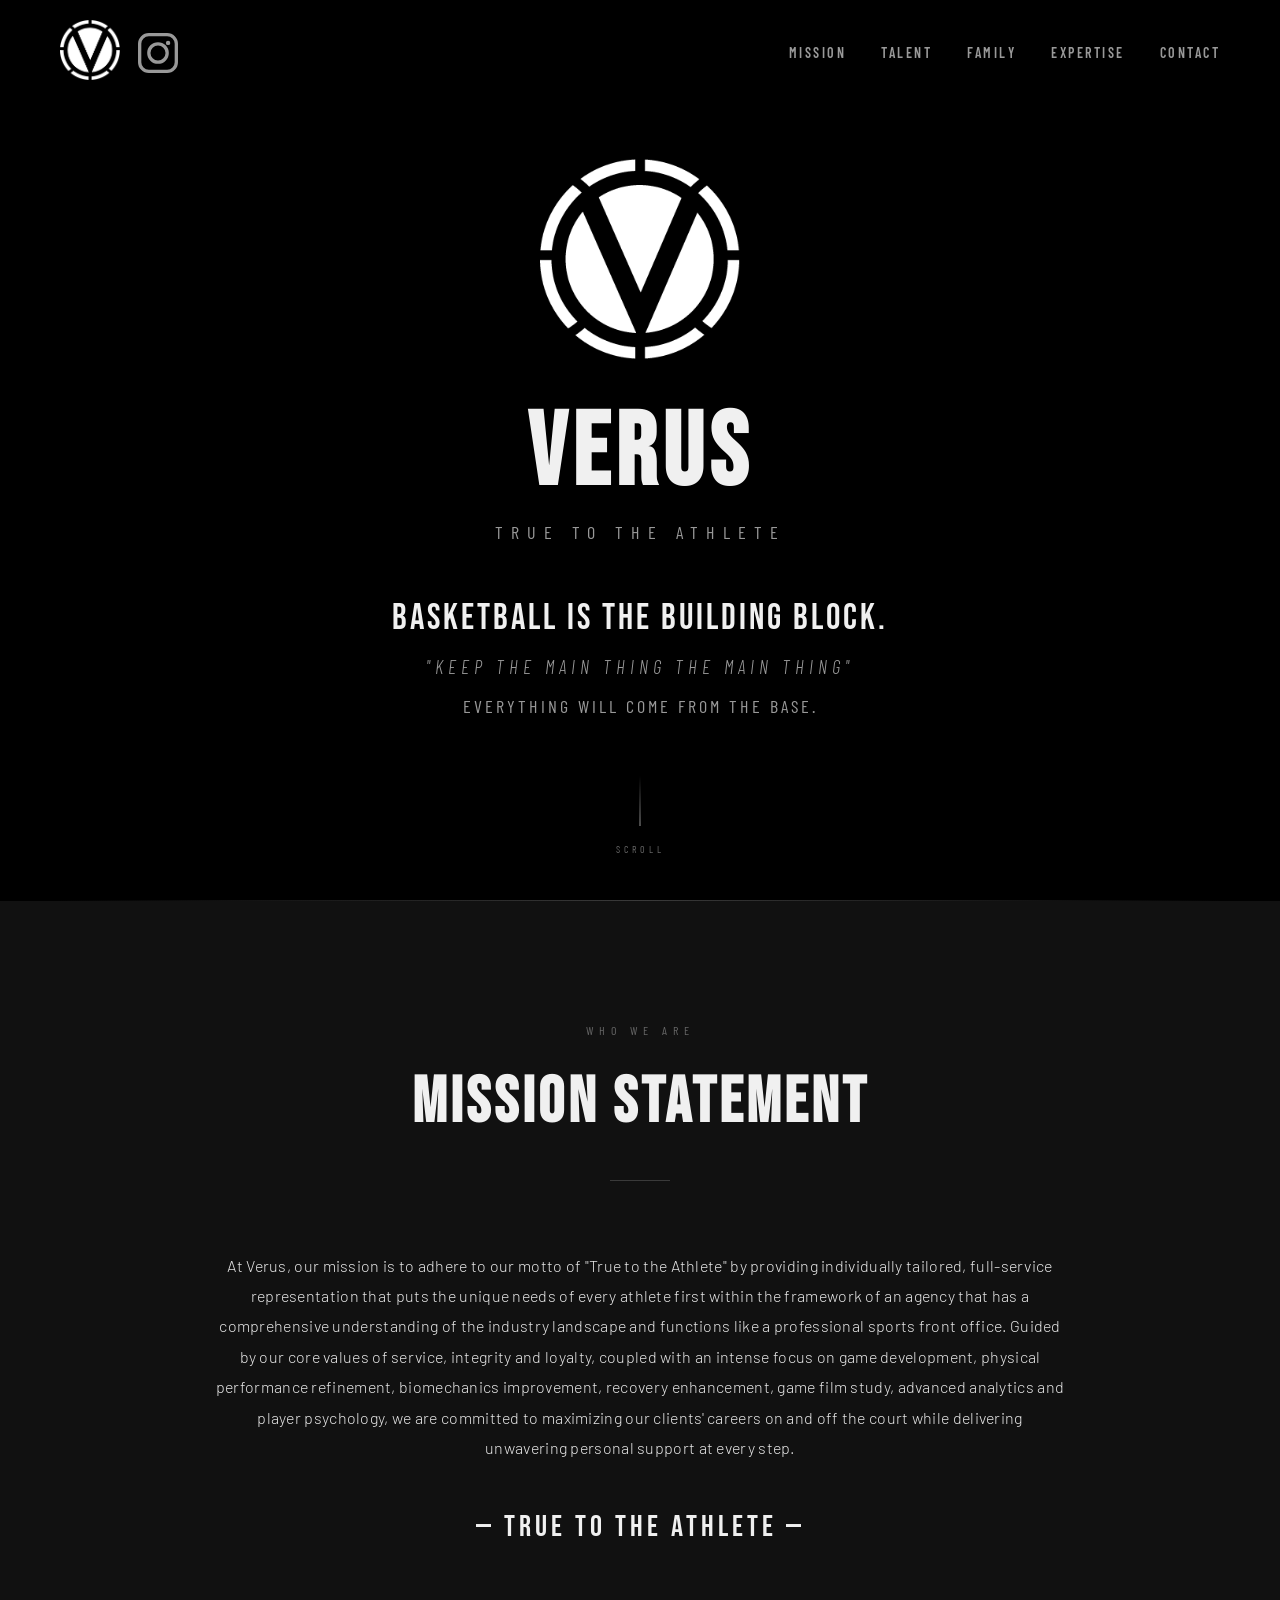
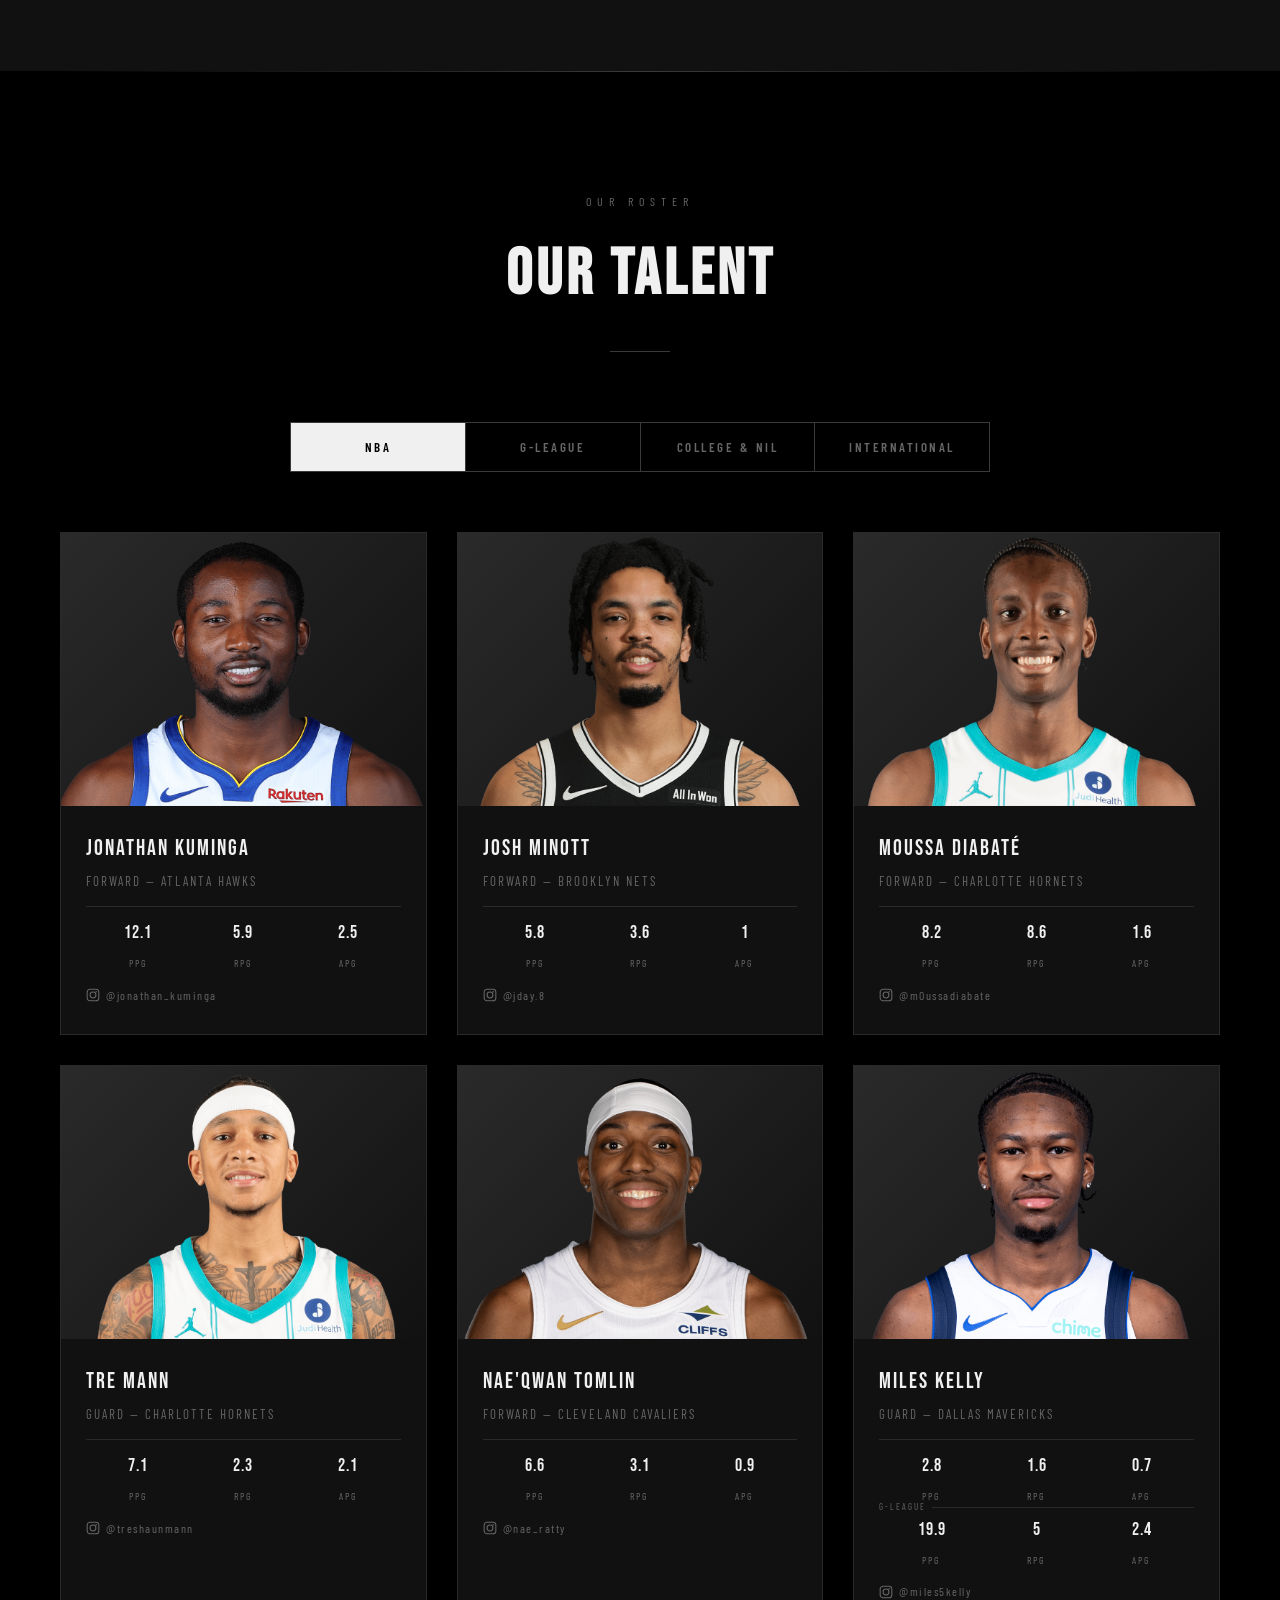
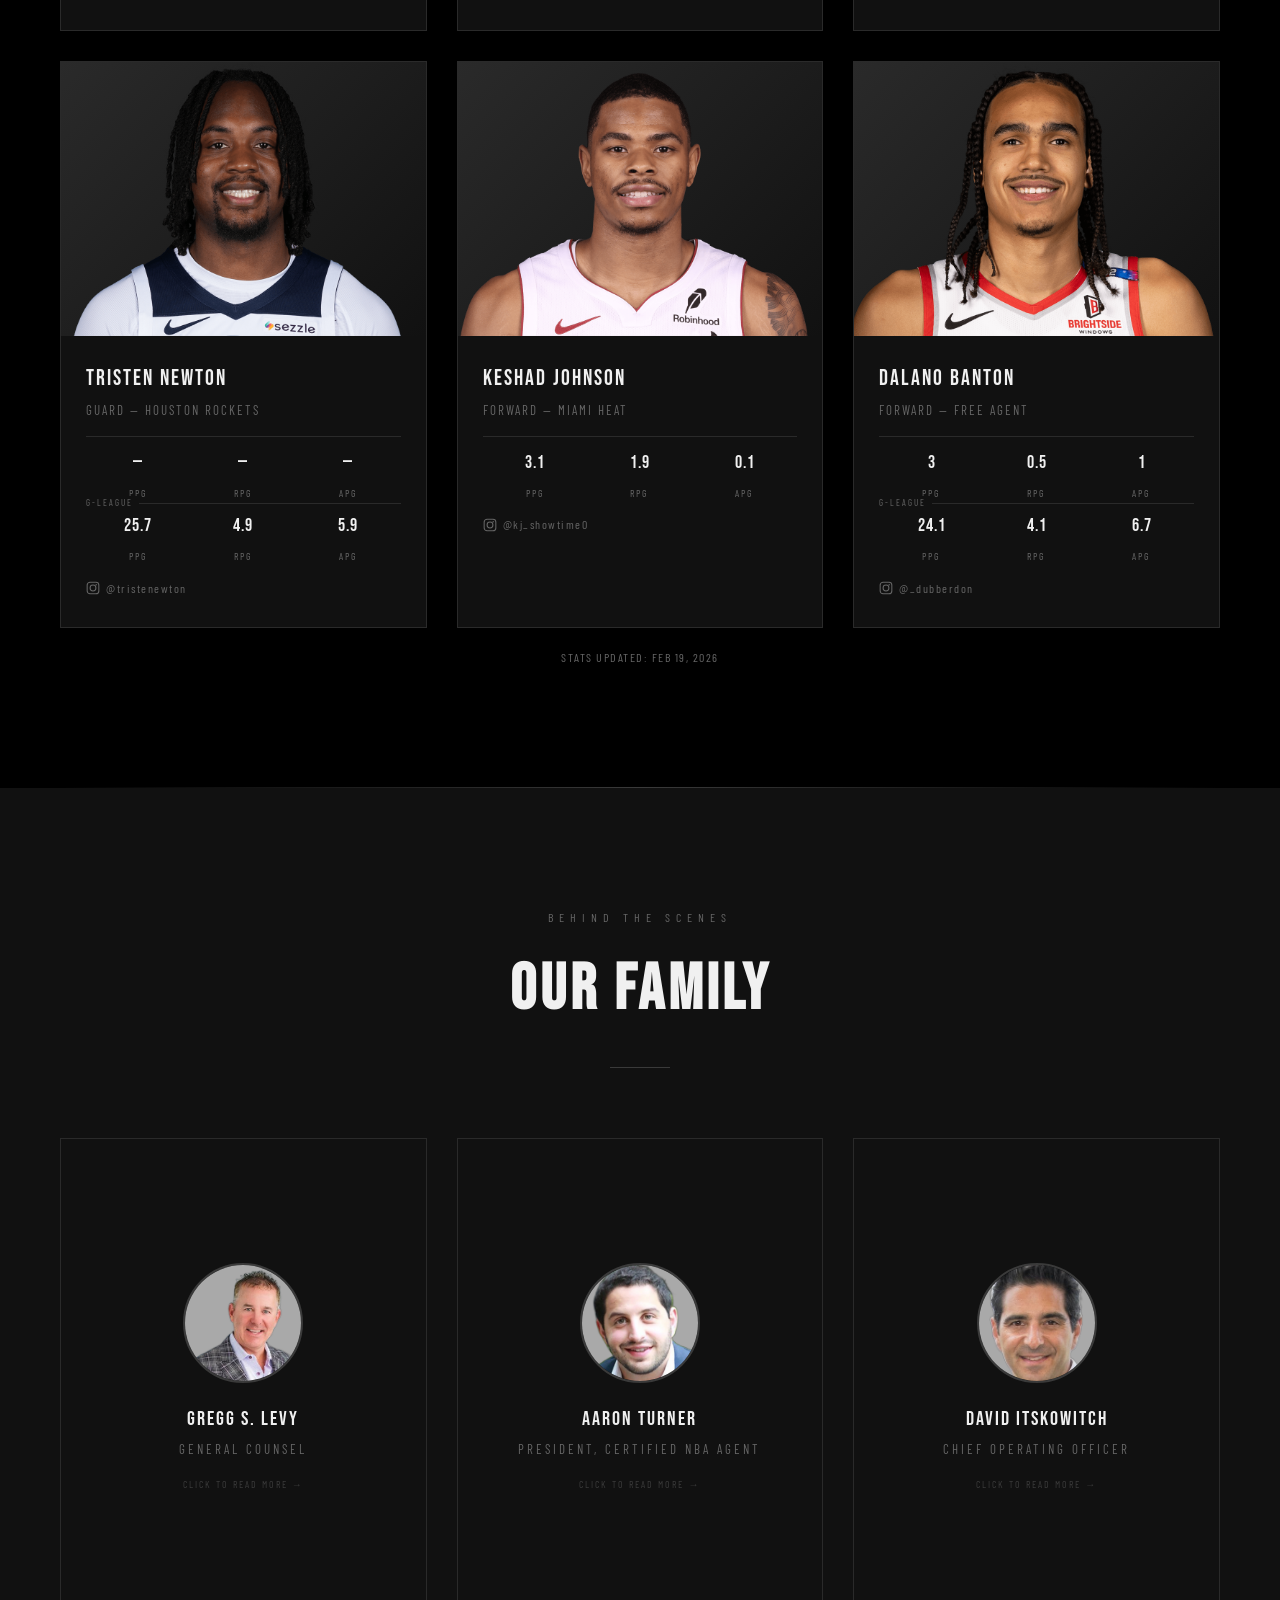
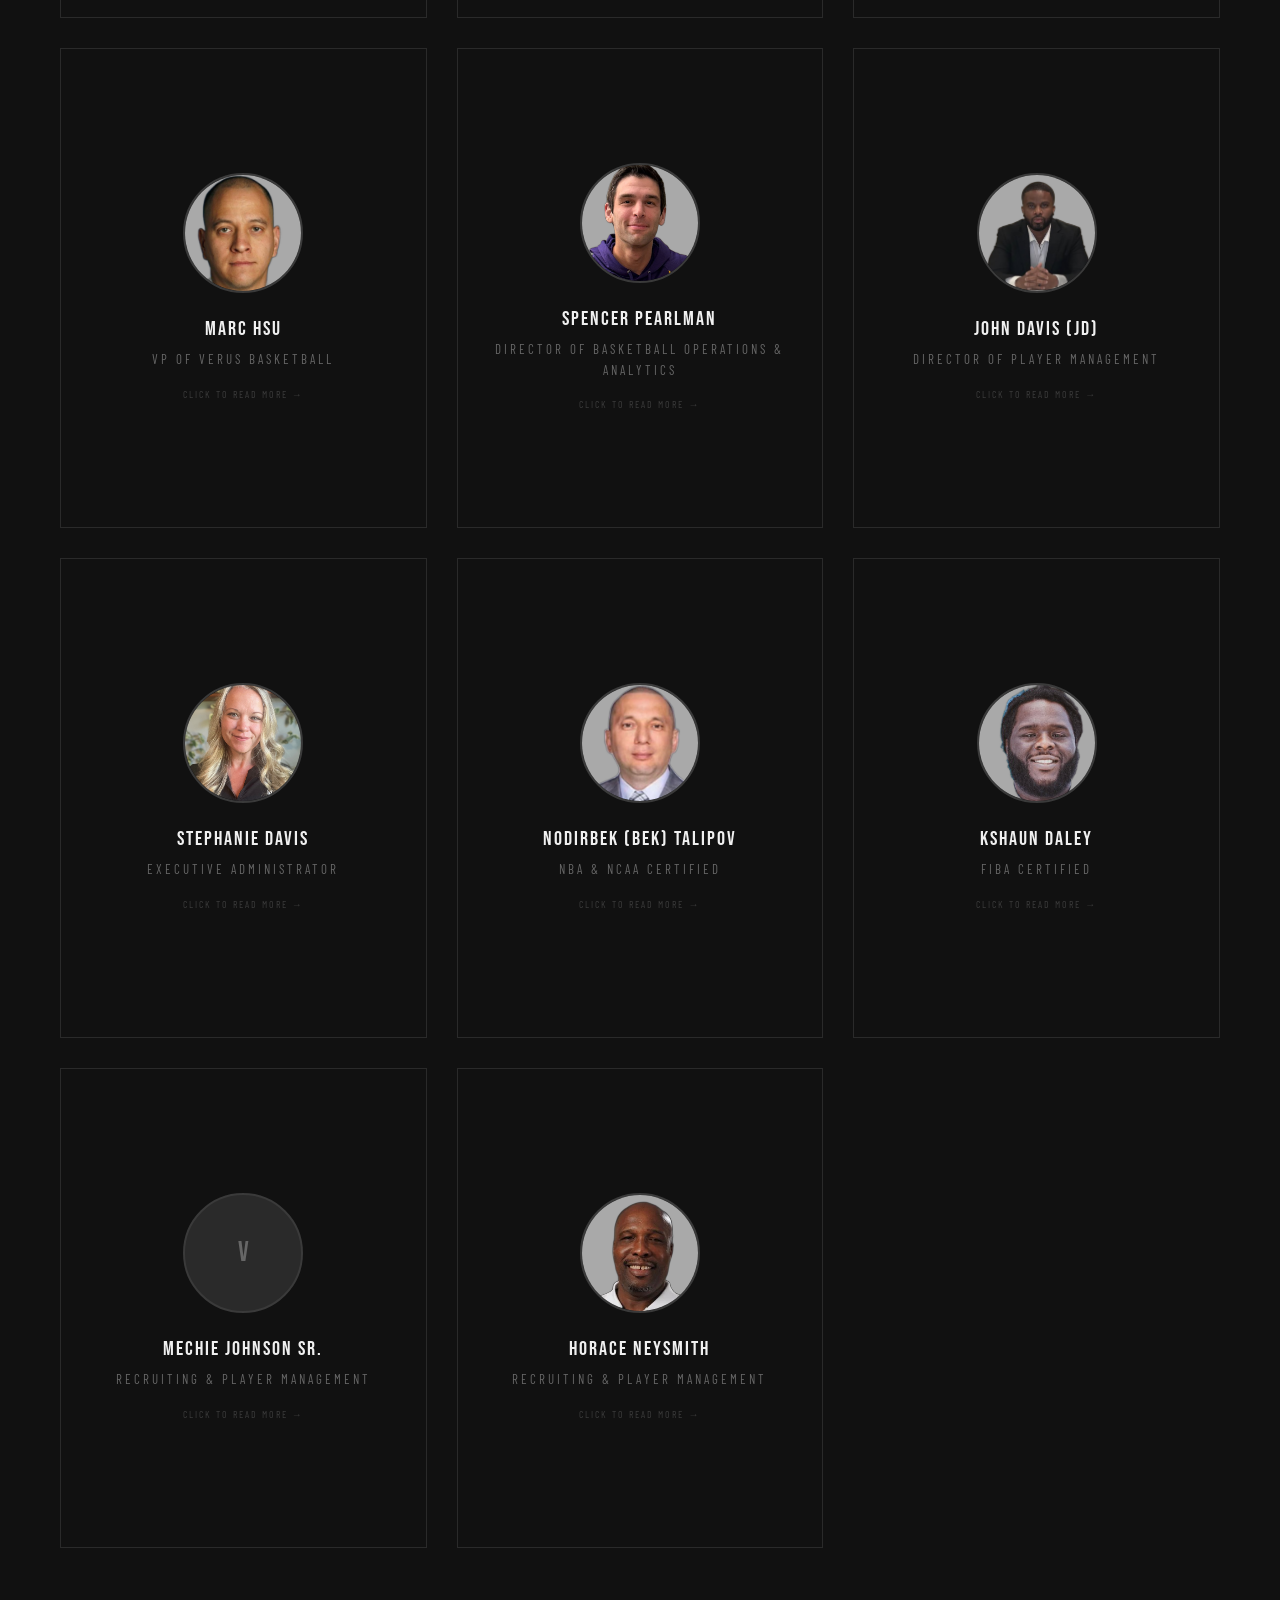
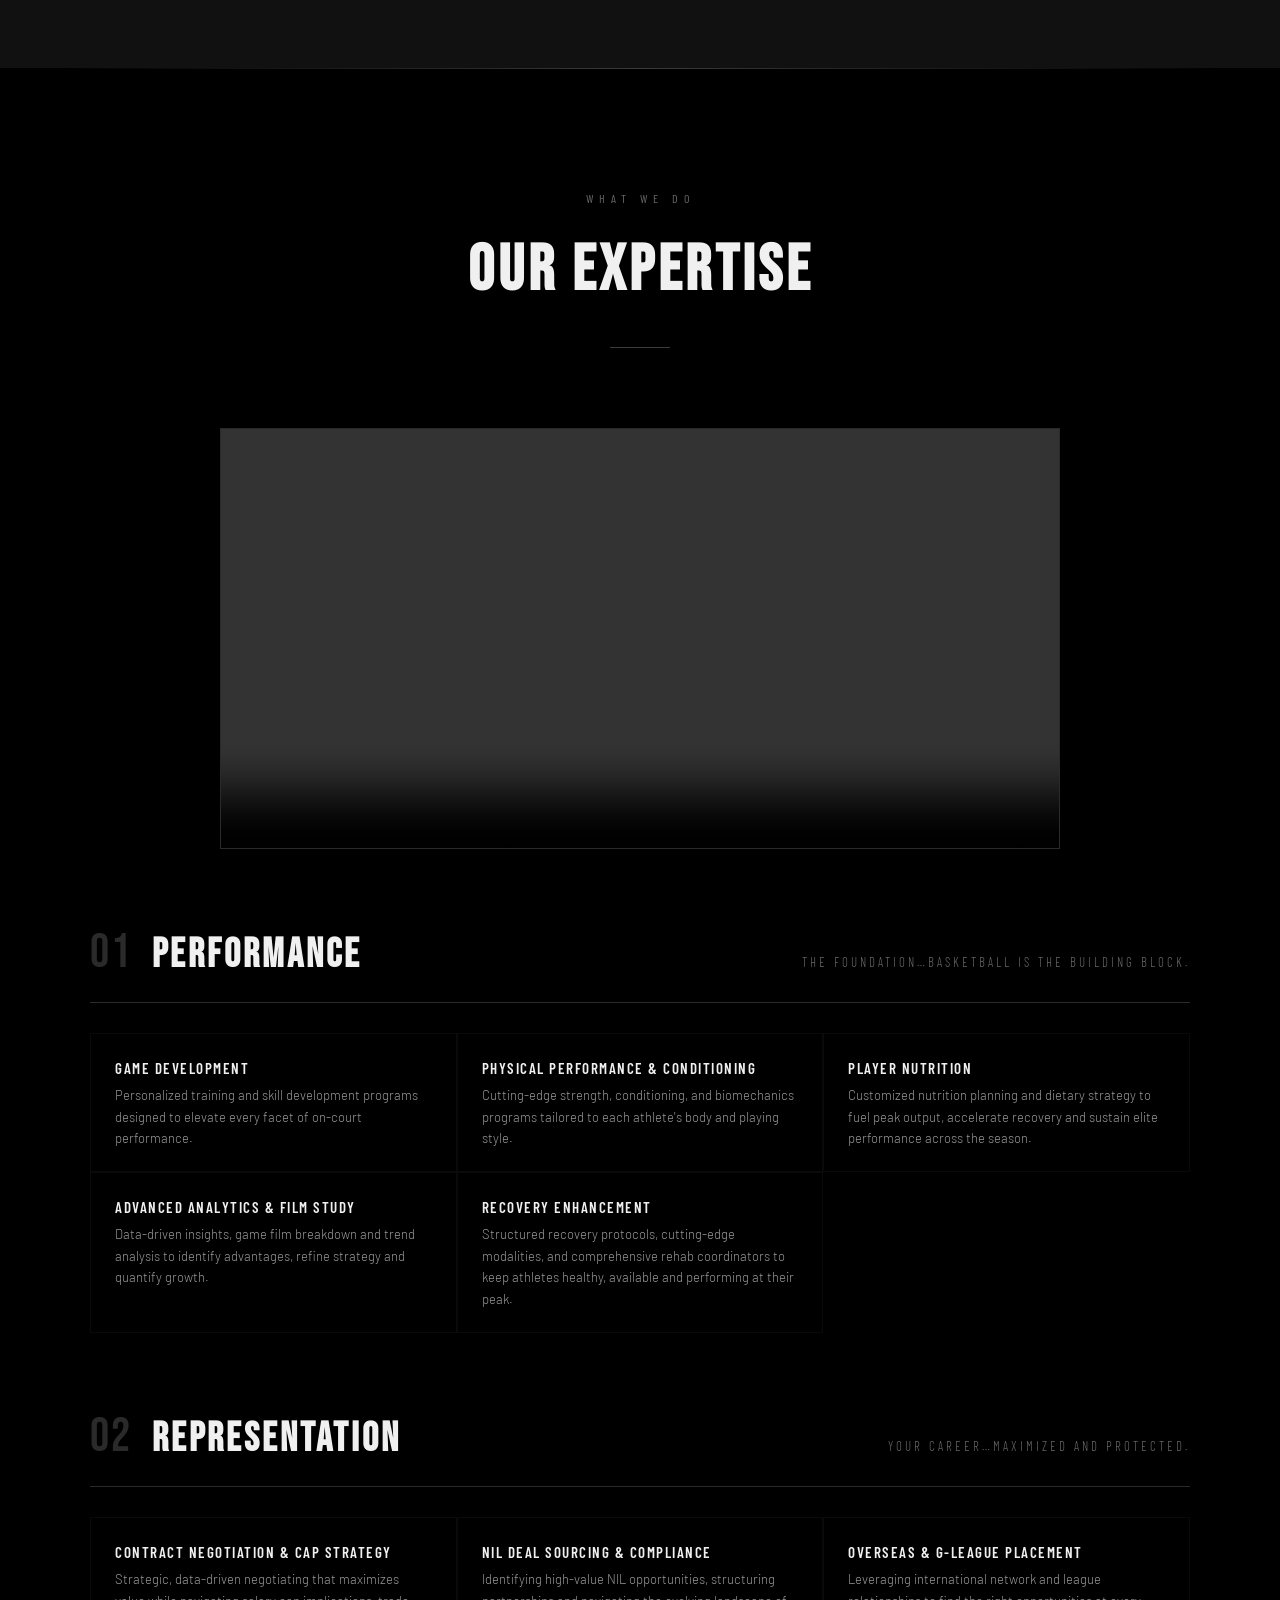
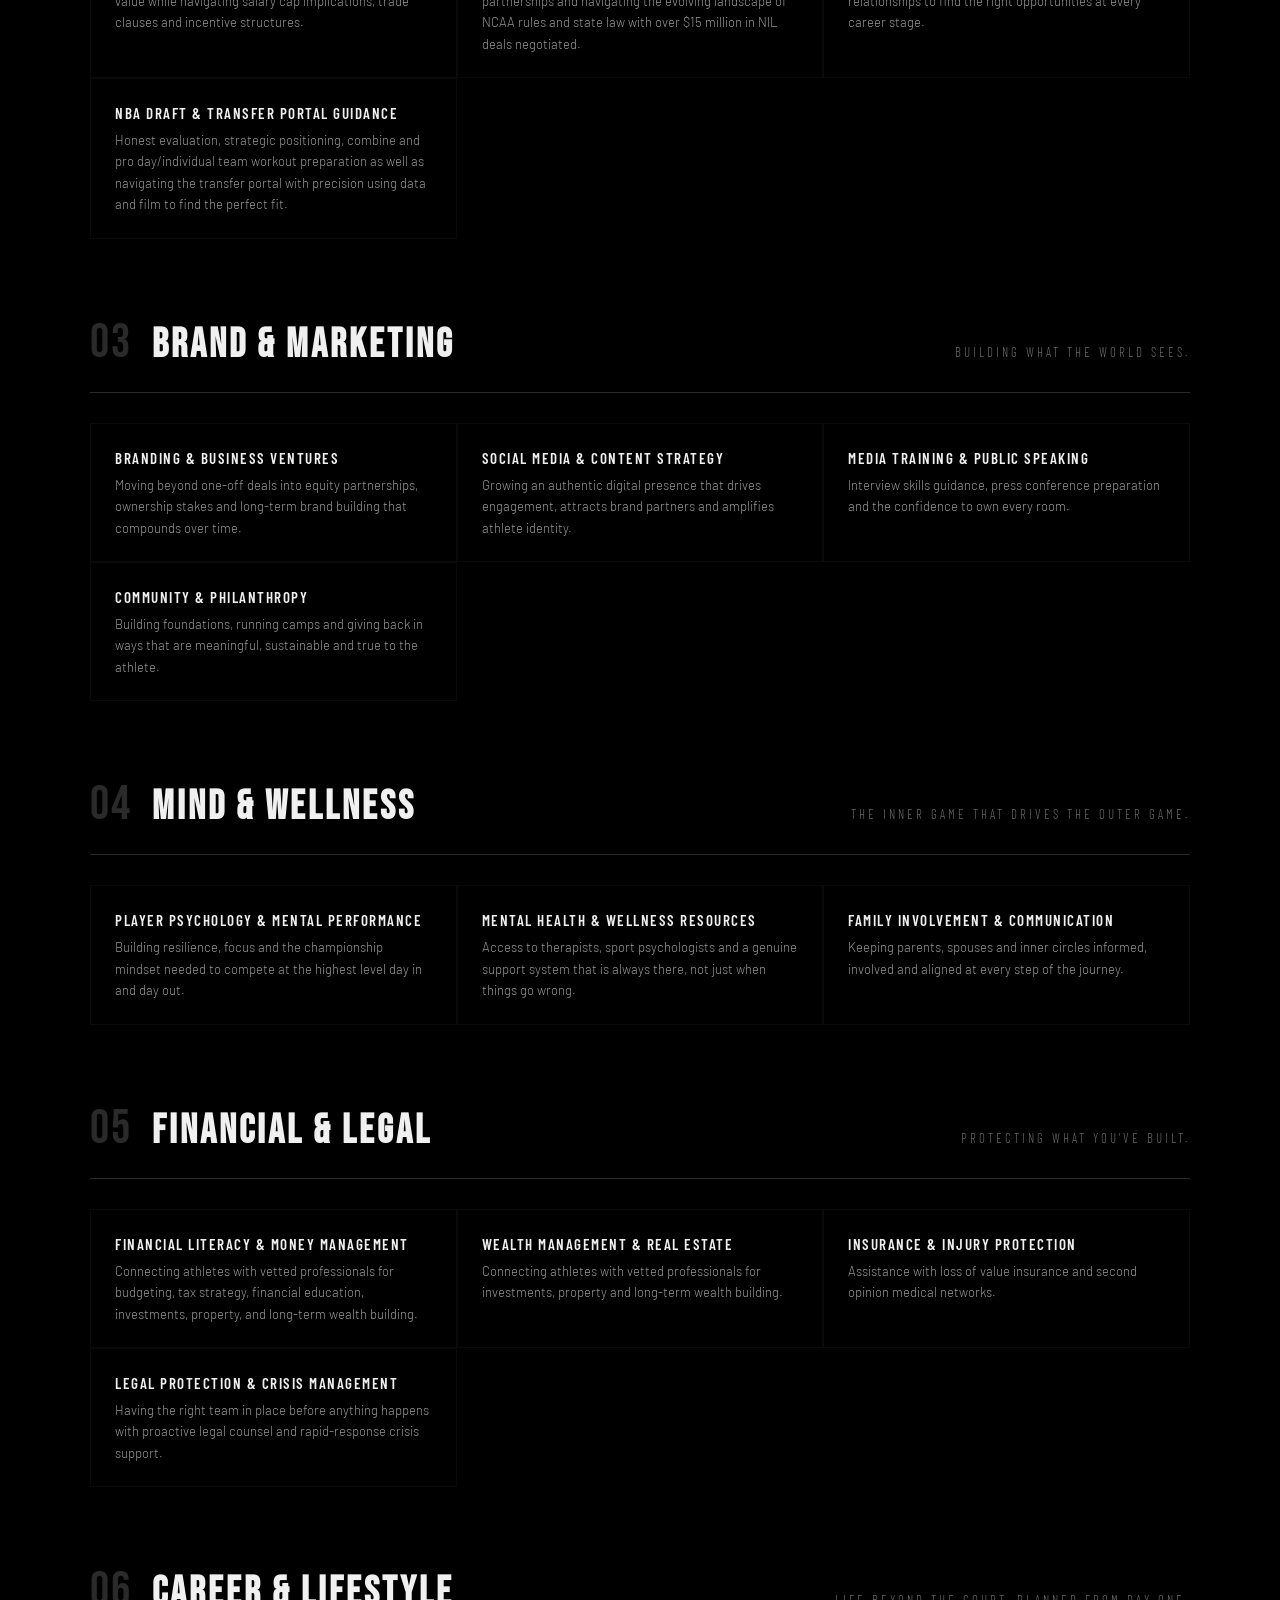
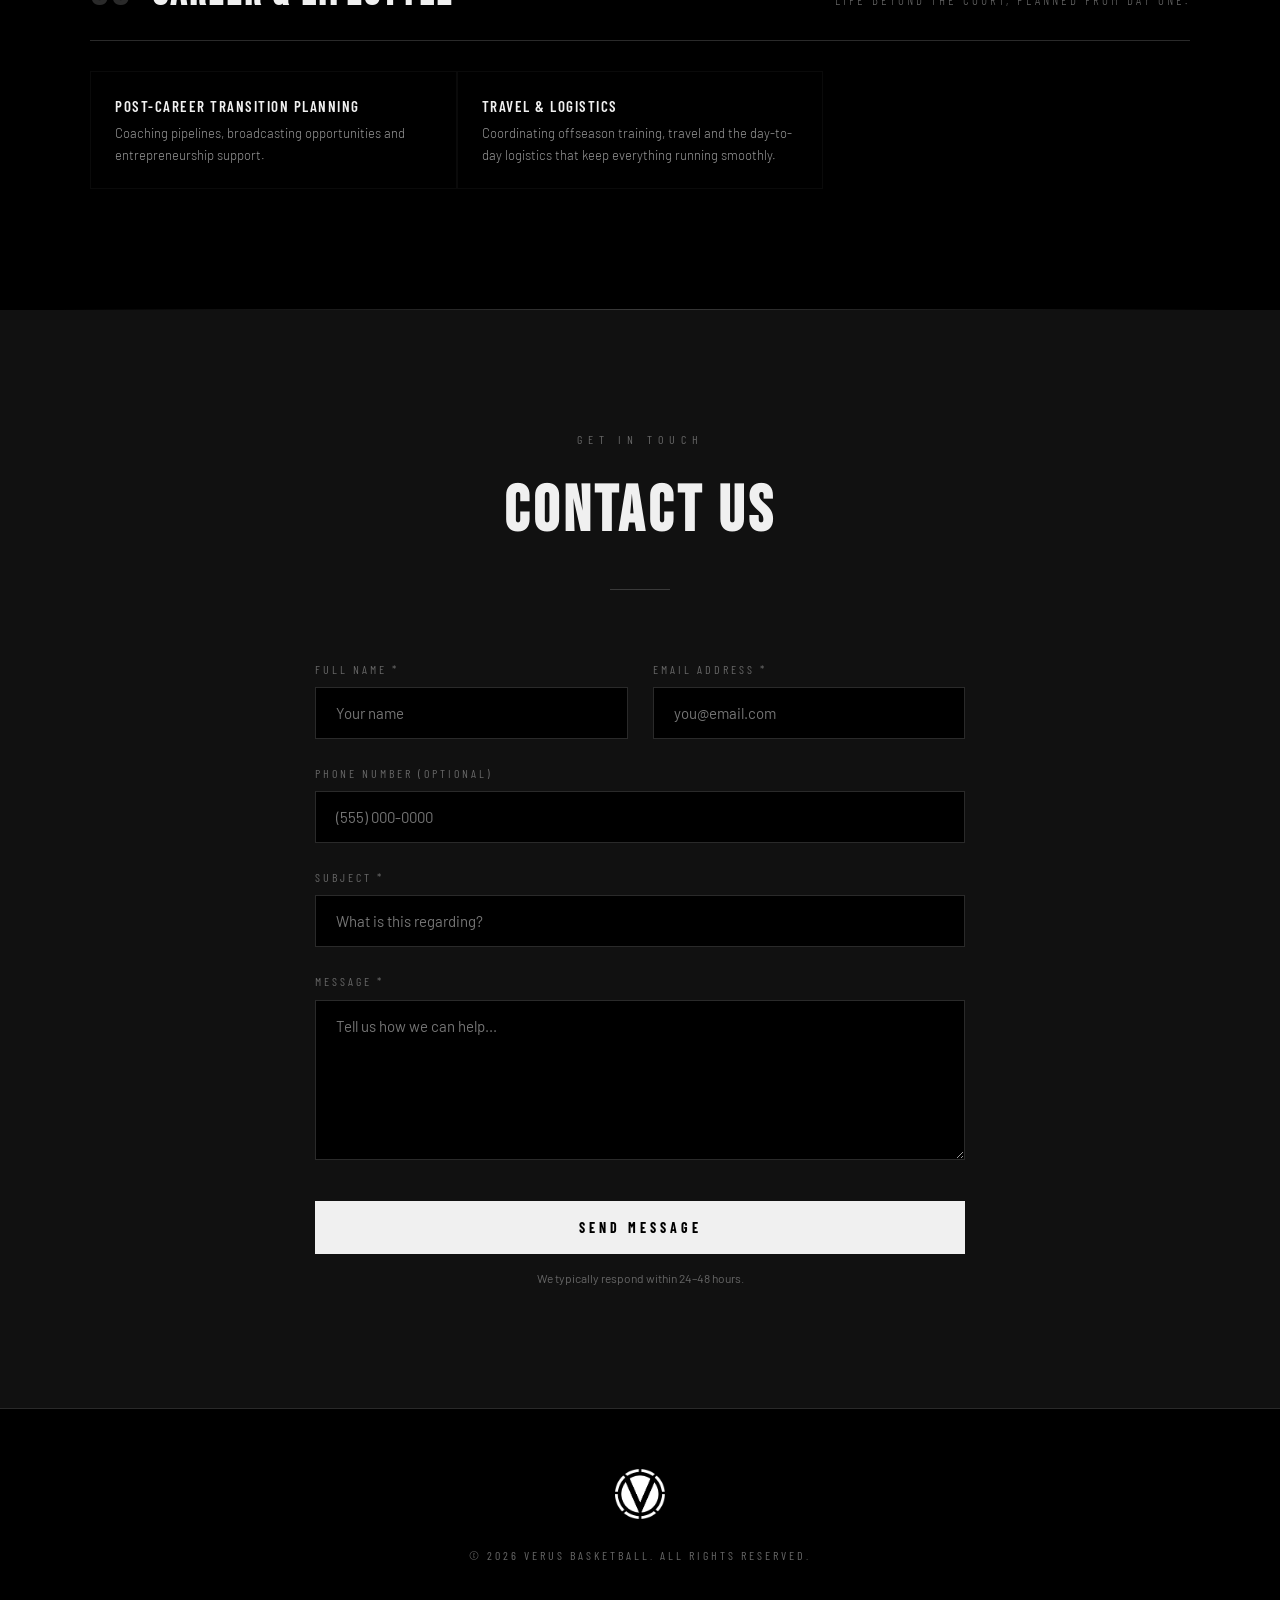
==== index.html @ cbbcc5ee "Initial commit — Verus Basketball website Co-Authored-By: Claude Opus 4.6 <noreply@anthropic.com>" ====
<!DOCTYPE html>
<html lang="en">
<head>
<meta charset="UTF-8">
<meta name="viewport" content="width=device-width, initial-scale=1.0">
<title>Verus Basketball — True to the Athlete</title>
<link rel="preconnect" href="https://fonts.googleapis.com">
<link href="https://fonts.googleapis.com/css2?family=Bebas+Neue&family=Barlow:wght@300;400;500;600;700&family=Barlow+Condensed:wght@400;600;700&display=swap" rel="stylesheet">
<link rel="stylesheet" href="css/style.css">
</head>
<body>

<!-- ═══════════════ NAVIGATION ═══════════════ -->
<nav id="navbar">
  <div class="nav-left">
    <a href="#hero"><img src="images/logo.png" alt="Verus" class="nav-logo"></a>
    <a href="https://www.instagram.com/verusteam/" target="_blank" rel="noopener" class="nav-ig" title="Follow us on Instagram"><svg viewBox="0 0 24 24" width="44" height="44" fill="none" stroke="currentColor" stroke-width="1.8" stroke-linecap="round" stroke-linejoin="round"><rect x="2" y="2" width="20" height="20" rx="5" ry="5"/><circle cx="12" cy="12" r="5"/><circle cx="17.5" cy="6.5" r="1.2" fill="currentColor" stroke="none"/></svg></a>
  </div>
  <div class="nav-links" id="navLinks">
    <a href="#mission" onclick="closeNav()">Mission</a>
    <a href="#talent" onclick="closeNav()">Talent</a>
    <a href="#family" onclick="closeNav()">Family</a>
    <a href="#expertise" onclick="closeNav()">Expertise</a>
    <a href="#contact" onclick="closeNav()">Contact</a>
  </div>
  <div class="mobile-toggle" id="mobileToggle" onclick="toggleNav()">
    <span></span><span></span><span></span>
  </div>
</nav>

<!-- ═══════════════ HERO ═══════════════ -->
<section class="hero" id="hero">
  <div class="hero-bg"></div>
  <div class="hero-video-bg">
    <video autoplay muted loop playsinline>
      <source src="verusinformationalvideo.mp4" type="video/mp4">
    </video>
    <div class="hero-video-overlay"></div>
  </div>
  <div class="hero-content">
    <img src="images/logo.png" alt="Verus Basketball" class="hero-logo">
    <h1 class="hero-title">VERUS</h1>
    <p class="hero-sub">True to the Athlete</p>
    <div class="hero-tagline">
      <div class="main-quote">Basketball is the building block.</div>
      <div class="keep-main">"Keep the main thing the main thing"</div>
      <div class="base-line">Everything will come from the base.</div>
    </div>
  </div>
  <div class="hero-scroll">
    <span></span>
    <small>Scroll</small>
  </div>
</section>

<!-- ═══════════════ MISSION ═══════════════ -->
<div class="section-divider"></div>
<section class="section" id="mission">
  <div class="section-header reveal">
    <div class="section-label">Who We Are</div>
    <h2 class="section-title">Mission Statement</h2>
    <div class="section-line"></div>
  </div>
  <div class="mission-content reveal">
    <p class="mission-text">
      At Verus, our mission is to adhere to our motto of "True to the Athlete" by providing
      individually tailored, full-service representation that puts the unique needs of every
      athlete first within the framework of an agency that has a comprehensive
      understanding of the industry landscape and functions like a professional sports front
      office. Guided by our core values of service, integrity and loyalty, coupled with an
      intense focus on game development, physical performance refinement,
      biomechanics improvement, recovery enhancement, game film study, advanced
      analytics and player psychology, we are committed to maximizing our clients' careers
      on and off the court while delivering unwavering personal support at every step.
    </p>
    <div class="mission-motto">— True to the Athlete —</div>
  </div>
</section>

<!-- ═══════════════ TALENT ═══════════════ -->
<div class="section-divider"></div>
<section class="section" id="talent">
  <div class="section-header reveal">
    <div class="section-label">Our Roster</div>
    <h2 class="section-title">Our Talent</h2>
    <div class="section-line"></div>
  </div>
  <div class="talent-toggle reveal">
    <button class="active" onclick="showTalent('nba')">NBA</button>
    <button onclick="showTalent('gleague')">G-League</button>
    <button onclick="showTalent('college')">College &amp; NIL</button>
    <button onclick="showTalent('intl')">International</button>
  </div>

  <!-- Roster grids — populated dynamically from data/players.json -->
  <div class="talent-grid" id="nbaRoster"></div>
  <div class="talent-grid hidden" id="gleagueRoster"></div>
  <div class="talent-grid hidden" id="collegeRoster"></div>
  <div class="talent-grid hidden" id="intlRoster">
    <div class="roster-empty reveal visible">Coming Soon</div>
  </div>
  <div class="roster-updated" id="rosterUpdated"></div>
</section>

<!-- ═══════════════ FAMILY ═══════════════ -->
<div class="section-divider"></div>
<section class="section" id="family">
  <div class="section-header reveal">
    <div class="section-label">Behind the Scenes</div>
    <h2 class="section-title">Our Family</h2>
    <div class="section-line"></div>
  </div>

  <!-- ═══ TEAM MEMBERS ═══
       To add a team member, copy a family-card block.
       Replace initials, name, role, and bio. Add an <img> in .family-avatar for photos.
  -->
      <div class="family-grid">
<div class="card-container reveal" onclick="this.classList.toggle('flipped')">
      <div class="card-inner">
        <div class="card-front">
          <div class="family-avatar"><img src="images/team/gregg-levy.png" alt="Gregg S. Levy"></div>
          <div class="family-name">Gregg S. Levy</div>
          <div class="family-role">General Counsel</div>
          <div class="flip-hint">Click to read more →</div>
        </div>
        <div class="card-back">
          <div class="card-back-header">
            <div class="card-back-avatar"><img src="images/team/gregg-levy.png" alt="Gregg S. Levy"></div>
            <div>
              <div class="card-back-name">Gregg S. Levy</div>
              <div class="card-back-role">General Counsel</div>
            </div>
          </div>
          <div class="card-back-bio">Gregg is the General Counsel of Verus Management Team, as well as a principal in the law firm of McCarthy, Lebit, Crystal &amp; Liffman Co., L.P.A., where he focuses on corporate, business and real estate law. Gregg has been recognized as one of the top lawyers in Cleveland by the National Law Journal and has received an AV rating (highest rating possible) from the Martindale-Hubbell Law Directory. In addition to his role at Verus and his practice of law, Gregg is a real estate developer, manager, owner and partner in several nationally acclaimed restaurants and medical companies with his wife Gretchen. Gregg and Gretchen are very philanthropically inclined, serving as board members and committee members for several national charities, including Flashes of Hope, Food for the Poor and MedWish.</div>
          <div class="card-back-hint">Click to flip back</div>
        </div>
      </div>
    </div>
    <div class="card-container reveal" onclick="this.classList.toggle('flipped')">
      <div class="card-inner">
        <div class="card-front">
          <div class="family-avatar"><img src="images/team/aaron-turner.png" alt="Aaron Turner"></div>
          <div class="family-name">Aaron Turner</div>
          <div class="family-role">President, Certified NBA Agent</div>
          <div class="flip-hint">Click to read more →</div>
        </div>
        <div class="card-back">
          <div class="card-back-header">
            <div class="card-back-avatar"><img src="images/team/aaron-turner.png" alt="Aaron Turner"></div>
            <div>
              <div class="card-back-name">Aaron Turner</div>
              <div class="card-back-role">President, Certified NBA Agent</div>
            </div>
          </div>
          <div class="card-back-bio">Labeled as a hybrid of business and basketball, Aaron's passion for basketball development and business led him to co-found Verus with Gregg Levy. Prior to Verus, he gained both business and consulting knowledge through his experience and relationships in the training and management world. At age 29, Aaron had his first first-round pick, Terry Rozier, who made the biggest climb in the 2015 NBA Draft to be selected 16th overall. Aaron is key in developing his clients' skills on the court, managing day-to-day client interaction and assuring all client requests are fulfilled. He is from Cleveland and has strong ties to the grassroots basketball scene of Ohio.</div>
          <div class="card-back-hint">Click to flip back</div>
        </div>
      </div>
    </div>
    <div class="card-container reveal" onclick="this.classList.toggle('flipped')">
      <div class="card-inner">
        <div class="card-front">
          <div class="family-avatar"><img src="images/team/david-itskowitch.png" alt="David Itskowitch"></div>
          <div class="family-name">David Itskowitch</div>
          <div class="family-role">Chief Operating Officer</div>
          <div class="flip-hint">Click to read more →</div>
        </div>
        <div class="card-back">
          <div class="card-back-header">
            <div class="card-back-avatar"><img src="images/team/david-itskowitch.png" alt="David Itskowitch"></div>
            <div>
              <div class="card-back-name">David Itskowitch</div>
              <div class="card-back-role">Chief Operating Officer</div>
            </div>
          </div>
          <div class="card-back-bio">David Itskowitch is a native New Yorker, graduate of the University of Wisconsin (BA Political Science '96) and NYU Stern School of Business (MBA '24) with a passion for sports. He joined Verus in September of 2025 following eight years running his own consulting company which provided services in live sports and entertainment production, large-scale operations and project management, sports programming, event marketing/promotion strategy, deal structuring and negotiations, TV and event programming, talent management as well as event coordination. Prior to that, he was the Chief Operating Officer of Boxing for Jay Z's Roc Nation Sports. Before joining Roc Nation, he worked for more than six years as the Chief Operating Officer of Los Angeles based Golden Boy Promotions, one of the world's leading and most active boxing promoters founded by Ten-Time and Six-Division World Champion Oscar De La Hoya. Preceding his tenure at Golden Boy, he was the Vice President of New York based boxing promoter DiBella Entertainment (which he co-founded) for seven years. Before that, he worked at HBO Sports for nearly four years. Over the course of his career, he has been involved with the promotion of boxing events on five continents and overseen all aspects of the organization of some of the biggest events in the history of the sport featuring the likes of Floyd Mayweather, Manny Pacquiao, Oscar De La Hoya, Canelo Alvarez, Miguel Cotto and Bernard Hopkins from venues such as Madison Square Garden, Barclays Center, The MGM Grand Garden Arena and Crypto.com Arena.</div>
          <div class="card-back-hint">Click to flip back</div>
        </div>
      </div>
    </div>
    <div class="card-container reveal" onclick="this.classList.toggle('flipped')">
      <div class="card-inner">
        <div class="card-front">
          <div class="family-avatar"><img src="images/team/marc-hsu.png" alt="Marc Hsu"></div>
          <div class="family-name">Marc Hsu</div>
          <div class="family-role">VP of Verus Basketball</div>
          <div class="flip-hint">Click to read more →</div>
        </div>
        <div class="card-back">
          <div class="card-back-header">
            <div class="card-back-avatar"><img src="images/team/marc-hsu.png" alt="Marc Hsu"></div>
            <div>
              <div class="card-back-name">Marc Hsu</div>
              <div class="card-back-role">VP of Verus Basketball</div>
            </div>
          </div>
          <div class="card-back-bio">Marc Hsu is a seasoned basketball coach with a track record of success at the collegiate level. He joined DePaul as an assistant coach in 2019 after stops at Western Kentucky, New Mexico State, CSU Bakersfield, Texas Southern, and Binghamton. Hsu played a key role in DePaul's 12-1 start in 2019-20, contributing to six Quad 1 wins. At WKU, he helped the program to 47 wins and an NIT semifinal appearance. He also played a part in NCAA Tournament berths for New Mexico State, CSU Bakersfield, and Binghamton. A Queens, N.Y., native, he holds a business degree from Cabrini College. Recently, Hsu has tremendously helped since starting with Verus as the VP of Verus Basketball in the summer of 2021.</div>
          <div class="card-back-hint">Click to flip back</div>
        </div>
      </div>
    </div>
    <div class="card-container reveal" onclick="this.classList.toggle('flipped')">
      <div class="card-inner">
        <div class="card-front">
          <div class="family-avatar"><img src="images/team/spencer-pearlman2.png" alt="Spencer Pearlman"></div>
          <div class="family-name">Spencer Pearlman</div>
          <div class="family-role">Director of Basketball Operations &amp; Analytics</div>
          <div class="flip-hint">Click to read more →</div>
        </div>
        <div class="card-back">
          <div class="card-back-header">
            <div class="card-back-avatar"><img src="images/team/spencer-pearlman2.png" alt="Spencer Pearlman"></div>
            <div>
              <div class="card-back-name">Spencer Pearlman</div>
              <div class="card-back-role">Director of Basketball Operations &amp; Analytics</div>
            </div>
          </div>
          <div class="card-back-bio">Spencer Pearlman graduated from Vanderbilt University in 2013, where he planned to walk on to the basketball team until a back injury ended that opportunity. He earned his J.D. from the Benjamin N. Cardozo School of Law, focusing on Contracts and Negotiations. At Cardozo, he served as an editor for the Journal of Conflict Resolution, authored a note analyzing the NBA and NFL Collective Bargaining Agreements, and won a winter-session negotiation competition against more than 25 teams. After law school, Spencer began sending scouting reports to NBA teams and agencies, blending video and data to evaluate hundreds of players. That work led to a scouting and analytics role with the Phoenix Suns, followed by positions at two NBA agencies before joining Verus. Following his time with the Suns and the agency world, Spencer helped build what was essentially &ldquo;Pro Football Focus for basketball&rdquo; at Sports Info Solutions&mdash;combining film study and data to create granular, objective skill evaluations at every level. The product went far beyond box-score stats like shooting, assists, and rebounding, capturing how effective players were across every facet of the game by tracking both on- and off-ball offense and defense, delivering a clearer, more complete picture of player impact. In 2023, Aaron Turner recruited Spencer from Sports Info Solutions to bring that same NBA-level, video-and-data approach to Verus&mdash;helping model the agency after NBA front offices and stay ahead of the curve. A true &ldquo;jack of all trades,&rdquo; Spencer helps keep Verus ahead by leveraging NBA-grade data, building specialized tools and programs for clients, and knowing Verus athletes inside and out. Spencer currently serves as Verus&rsquo; Director of Operations and Analytics and is also the company&rsquo;s registered NIL agent. He is focused on expanding Verus&rsquo; NIL and college departments by bringing the same meticulous, player-first approach&mdash;blending video, data, and strategy to support athletes at every stage of their careers.</div>
          <div class="card-back-hint">Click to flip back</div>
        </div>
      </div>
    </div>
    <div class="card-container reveal" onclick="this.classList.toggle('flipped')">
      <div class="card-inner">
        <div class="card-front">
          <div class="family-avatar"><img src="images/team/john-davis.png" alt="John Davis (JD)"></div>
          <div class="family-name">John Davis (JD)</div>
          <div class="family-role">Director of Player Management</div>
          <div class="flip-hint">Click to read more →</div>
        </div>
        <div class="card-back">
          <div class="card-back-header">
            <div class="card-back-avatar"><img src="images/team/john-davis.png" alt="John Davis (JD)"></div>
            <div>
              <div class="card-back-name">John Davis (JD)</div>
              <div class="card-back-role">Director of Player Management</div>
            </div>
          </div>
          <div class="card-back-bio">A Cleveland, Ohio native and 2014 graduate of Beachwood High School, John earned his degree from Furman University in 2018 and joined Verus Sports Agency shortly after, where he has spent the past seven years working in player representation and development. With hands-on experience training and mentoring more than 25+ professional athletes, his expertise lies at the intersection of high-level player development and relationship management. His approach is rooted in consistency, communication, and a commitment to maximizing both on-court performance and long-term career sustainability.</div>
          <div class="card-back-hint">Click to flip back</div>
        </div>
      </div>
    </div>
    <div class="card-container reveal" onclick="this.classList.toggle('flipped')">
      <div class="card-inner">
        <div class="card-front">
          <div class="family-avatar"><img src="images/team/stephanie-davis2.png" alt="Stephanie Davis"></div>
          <div class="family-name">Stephanie Davis</div>
          <div class="family-role">Executive Administrator</div>
          <div class="flip-hint">Click to read more →</div>
        </div>
        <div class="card-back">
          <div class="card-back-header">
            <div class="card-back-avatar"><img src="images/team/stephanie-davis2.png" alt="Stephanie Davis"></div>
            <div>
              <div class="card-back-name">Stephanie Davis</div>
              <div class="card-back-role">Executive Administrator</div>
            </div>
          </div>
          <div class="card-back-bio">As the Executive Administrator / Controller, Stephanie Davis brings nearly 20 years of experience in High-Level Administration and Corporate Accounting. In her role with the Verus Team, she supports Agents and Clients alike in everything from travel planning to contract signings. From research and development; all the way to final execution, Stephanie assists and ensures that all aspects of the company run smoothly.</div>
          <div class="card-back-hint">Click to flip back</div>
        </div>
      </div>
    </div>
    <div class="card-container reveal" onclick="this.classList.toggle('flipped')">
      <div class="card-inner">
        <div class="card-front">
          <div class="family-avatar"><img src="images/team/nodirbek-(bek)-talipov.png" alt="Nodirbek (Bek) Talipov"></div>
          <div class="family-name">Nodirbek (Bek) Talipov</div>
          <div class="family-role">NBA &amp; NCAA Certified</div>
          <div class="flip-hint">Click to read more →</div>
        </div>
        <div class="card-back">
          <div class="card-back-header">
            <div class="card-back-avatar"><img src="images/team/nodirbek-(bek)-talipov.png" alt="Nodirbek (Bek) Talipov"></div>
            <div>
              <div class="card-back-name">Nodirbek (Bek) Talipov</div>
              <div class="card-back-role">NBA &amp; NCAA Certified</div>
            </div>
          </div>
          <div class="card-back-bio">Nodirbek (Bek) holds a Bachelors Degree in Finance and Economics from the University of Dubuque in Iowa, and a Masters Degree in Business and Finance from Webster University in St. Louis. Before starting Florida Tax Pros, Bek worked for U.S. audit, tax, and advisory services firm KPMG Barents Group, one of the largest professional services companies in the world. Recently, Bek has served as an advisor to Ernst &amp; Young, a British multinational professional services firm specializing in assisting businesses all over the world "identify and capitalize on global business opportunities." Bek has also served as Chief Financial Officer (CFO) for multiple Central Florida Corporations and currently provides tax, accounting, and wealth management services to active and retired professional athletes. Nodirbek "Bek" Talipov came to the United States as an exchange student from Uzbekistan, the former USSR. His journey is quite inspiring as he had only $700 in his pocket and a dream. He had a partial scholarship to attend a private college in Iowa. Not being content with just being a regular college student, he took twenty-one to twenty-four credits a semester while working sixty to seventy hour weeks. He eventually graduated with a Bachelor degree in 1999 and quickly applied and was accepted to graduate school in St. Louis, MO, where he would go on to obtain his M.B.A. From there he found work as a staff accountant for "Old Town Kissimmee." It is here, where he earned his stripes, proved himself and was able to obtain a sponsor to remain in the country he fell in love with. After becoming a resident and after that a citizen, he worked for such reputable firms as KPMG Barents Group and advised for Ernst &amp; Young. However, the real sign of a man is how he treats his family, and this was never more evident than the actions he took to take care of his family. He traveled to Uzbekistan and came back with his entire family eight years ago. The rewards of this accomplishment show, as his sister is now an attorney at law after graduating from Florida State University and his mother and family own and operate a restaurant in Winter Park, Florida. The success of Bek and his family is attributable to his never say no attitude and the resiliency he displays. Bek's love for football began back in Iowa where he one day dreamed that he would be involved in the sport in some way shape or form. Through this friendship and business relationship, Bek has now realized his dream of becoming a sports agent, by recently being certified with the NFLPA in September of 2014. His background in accounting and auditing and his pure passion for the pursuit of excellence will serve future clients of the firm well.</div>
          <div class="card-back-hint">Click to flip back</div>
        </div>
      </div>
    </div>
    <div class="card-container reveal" onclick="this.classList.toggle('flipped')">
      <div class="card-inner">
        <div class="card-front">
          <div class="family-avatar"><img src="images/team/kshaun-daley.png" alt="Kshaun Daley"></div>
          <div class="family-name">Kshaun Daley</div>
          <div class="family-role">FIBA Certified</div>
          <div class="flip-hint">Click to read more →</div>
        </div>
        <div class="card-back">
          <div class="card-back-header">
            <div class="card-back-avatar"><img src="images/team/kshaun-daley.png" alt="Kshaun Daley"></div>
            <div>
              <div class="card-back-name">Kshaun Daley</div>
              <div class="card-back-role">FIBA Certified</div>
            </div>
          </div>
          <div class="card-back-bio">Kshaun "K" Daley is an alumni of the University of West Alabama, where he played the final 2 years of his collegiate career. A sports management major, Kshaun began coaching at the AAU travel ball level. As both coach and director, he signed a Grassroots sponsorship deal with FILA at age 24 making him one of the youngest directors in America to ever do so. Soon after, joining the Atlanta Celtics on the Adidas travel circuit where he produced multiple McDonald's All Americans, as well as professional talent on both the international and NBA level. With extensive experience in both development and management, Kshaun joined our team in 2018 and became a licensed FIBA agent in 2019. Kshaun is a "players agent" with a personal approach that allows for growth and maximization of opportunity as both a personality and a player.</div>
          <div class="card-back-hint">Click to flip back</div>
        </div>
      </div>
    </div>
    <div class="card-container reveal" onclick="this.classList.toggle('flipped')">
      <div class="card-inner">
        <div class="card-front">
          <div class="family-avatar"><span class="initials">V</span></div>
          <div class="family-name">Mechie Johnson Sr.</div>
          <div class="family-role">Recruiting &amp; Player Management</div>
          <div class="flip-hint">Click to read more →</div>
        </div>
        <div class="card-back">
          <div class="card-back-header">
            <div class="card-back-avatar"><span class="initials">V</span></div>
            <div>
              <div class="card-back-name">Mechie Johnson Sr.</div>
              <div class="card-back-role">Recruiting &amp; Player Management</div>
            </div>
          </div>
          <div class="card-back-bio">Bio coming soon.</div>
          <div class="card-back-hint">Click to flip back</div>
        </div>
      </div>
    </div>

    <div class="card-container reveal" onclick="this.classList.toggle('flipped')">
      <div class="card-inner">
        <div class="card-front">
          <div class="family-avatar"><img src="images/team/horace-neysmith.png" alt="Horace Neysmith"></div>
          <div class="family-name">Horace Neysmith</div>
          <div class="family-role">Recruiting &amp; Player Management</div>
          <div class="flip-hint">Click to read more →</div>
        </div>
        <div class="card-back">
          <div class="card-back-header">
            <div class="card-back-avatar"><img src="images/team/horace-neysmith.png" alt="Horace Neysmith"></div>
            <div>
              <div class="card-back-name">Horace Neysmith</div>
              <div class="card-back-role">Recruiting &amp; Player Management</div>
            </div>
          </div>
          <div class="card-back-bio">A 15-year coach at the youth level, first with the Georgia Hurricanes and currently with the Atlantic Celtics, Neysmith has seen more than 70 of his former players advance to compete collegiately, some of whom have played professionally in the NBA and Europe, including K.J. McDaniels (Houston Rockets) and Jodie Meeks (Detroit Pistons). Further, another of his former athletes, MarShon Brooks played for three NBA teams and this past season competed for Emporio Armani Milano in Italy. Neysmith is a 1985 graduate of the University of Massachusetts who earned 1985 All-Atlantic 10 Conference second team honors after averaging 14.9 points and 9.1 rebounds per game as a senior. A member of the UMass 80's Team of the Decade, Neysmith also earned 1985 NABC All-District and was a member of the 1982 Atlantic 10 All-Rookie Team.</div>
          <div class="card-back-hint">Click to flip back</div>
        </div>
      </div>
    </div>

        <!-- END FAMILY — Add more card-container blocks above this line -->
  </div>
</section>

<!-- ═══════════════ EXPERTISE ═══════════════ -->
<div class="section-divider"></div>
<section class="section" id="expertise">
  <div class="section-header reveal">
    <div class="section-label">What We Do</div>
    <h2 class="section-title">Our Expertise</h2>
    <div class="section-line"></div>
  </div>

  <div class="expertise-video reveal">
    <div class="video-wrapper">
      <video controls playsinline>
        <source src="verusinformationalvideo.mp4" type="video/mp4">
      </video>
    </div>
  </div>

  <div class="expertise-pillars">

    <!-- PILLAR 1 -->
    <div class="pillar reveal">
      <div class="pillar-header">
        <span class="pillar-number">01</span>
        <h3 class="pillar-title">Performance</h3>
        <p class="pillar-subtitle">The foundation…basketball is the building block.</p>
      </div>
      <div class="pillar-items">
        <div class="pillar-item"><div><div class="pi-name">Game Development</div><div class="pi-desc">Personalized training and skill development programs designed to elevate every facet of on-court performance.</div></div></div>
        <div class="pillar-item"><div><div class="pi-name">Physical Performance & Conditioning</div><div class="pi-desc">Cutting-edge strength, conditioning, and biomechanics programs tailored to each athlete's body and playing style.</div></div></div>
        <div class="pillar-item"><div><div class="pi-name">Player Nutrition</div><div class="pi-desc">Customized nutrition planning and dietary strategy to fuel peak output, accelerate recovery and sustain elite performance across the season.</div></div></div>
        <div class="pillar-item"><div><div class="pi-name">Advanced Analytics & Film Study</div><div class="pi-desc">Data-driven insights, game film breakdown and trend analysis to identify advantages, refine strategy and quantify growth.</div></div></div>
        <div class="pillar-item"><div><div class="pi-name">Recovery Enhancement</div><div class="pi-desc">Structured recovery protocols, cutting-edge modalities, and comprehensive rehab coordinators to keep athletes healthy, available and performing at their peak.</div></div></div>
      </div>
    </div>

    <!-- PILLAR 2 -->
    <div class="pillar reveal">
      <div class="pillar-header">
        <span class="pillar-number">02</span>
        <h3 class="pillar-title">Representation</h3>
        <p class="pillar-subtitle">Your career…maximized and protected.</p>
      </div>
      <div class="pillar-items">
        <div class="pillar-item"><div><div class="pi-name">Contract Negotiation & Cap Strategy</div><div class="pi-desc">Strategic, data-driven negotiating that maximizes value while navigating salary cap implications, trade clauses and incentive structures.</div></div></div>
        <div class="pillar-item"><div><div class="pi-name">NIL Deal Sourcing & Compliance</div><div class="pi-desc">Identifying high-value NIL opportunities, structuring partnerships and navigating the evolving landscape of NCAA rules and state law with over $15 million in NIL deals negotiated.</div></div></div>
        <div class="pillar-item"><div><div class="pi-name">Overseas & G-League Placement</div><div class="pi-desc">Leveraging international network and league relationships to find the right opportunities at every career stage.</div></div></div>
        <div class="pillar-item"><div><div class="pi-name">NBA Draft & Transfer Portal Guidance</div><div class="pi-desc">Honest evaluation, strategic positioning, combine and pro day/individual team workout preparation as well as navigating the transfer portal with precision using data and film to find the perfect fit.</div></div></div>
      </div>
    </div>

    <!-- PILLAR 3 -->
    <div class="pillar reveal">
      <div class="pillar-header">
        <span class="pillar-number">03</span>
        <h3 class="pillar-title">Brand & Marketing</h3>
        <p class="pillar-subtitle">Building what the world sees.</p>
      </div>
      <div class="pillar-items">
        <div class="pillar-item"><div><div class="pi-name">Branding & Business Ventures</div><div class="pi-desc">Moving beyond one-off deals into equity partnerships, ownership stakes and long-term brand building that compounds over time.</div></div></div>
        <div class="pillar-item"><div><div class="pi-name">Social Media & Content Strategy</div><div class="pi-desc">Growing an authentic digital presence that drives engagement, attracts brand partners and amplifies athlete identity.</div></div></div>
        <div class="pillar-item"><div><div class="pi-name">Media Training & Public Speaking</div><div class="pi-desc">Interview skills guidance, press conference preparation and the confidence to own every room.</div></div></div>
        <div class="pillar-item"><div><div class="pi-name">Community & Philanthropy</div><div class="pi-desc">Building foundations, running camps and giving back in ways that are meaningful, sustainable and true to the athlete.</div></div></div>
      </div>
    </div>

    <!-- PILLAR 4 -->
    <div class="pillar reveal">
      <div class="pillar-header">
        <span class="pillar-number">04</span>
        <h3 class="pillar-title">Mind & Wellness</h3>
        <p class="pillar-subtitle">The inner game that drives the outer game.</p>
      </div>
      <div class="pillar-items">
        <div class="pillar-item"><div><div class="pi-name">Player Psychology & Mental Performance</div><div class="pi-desc">Building resilience, focus and the championship mindset needed to compete at the highest level day in and day out.</div></div></div>
        <div class="pillar-item"><div><div class="pi-name">Mental Health & Wellness Resources</div><div class="pi-desc">Access to therapists, sport psychologists and a genuine support system that is always there, not just when things go wrong.</div></div></div>
        <div class="pillar-item"><div><div class="pi-name">Family Involvement & Communication</div><div class="pi-desc">Keeping parents, spouses and inner circles informed, involved and aligned at every step of the journey.</div></div></div>
      </div>
    </div>

    <!-- PILLAR 5 -->
    <div class="pillar reveal">
      <div class="pillar-header">
        <span class="pillar-number">05</span>
        <h3 class="pillar-title">Financial & Legal</h3>
        <p class="pillar-subtitle">Protecting what you've built.</p>
      </div>
      <div class="pillar-items">
        <div class="pillar-item"><div><div class="pi-name">Financial Literacy & Money Management</div><div class="pi-desc">Connecting athletes with vetted professionals for budgeting, tax strategy, financial education, investments, property, and long-term wealth building.</div></div></div>
        <div class="pillar-item"><div><div class="pi-name">Wealth Management & Real Estate</div><div class="pi-desc">Connecting athletes with vetted professionals for investments, property and long-term wealth building.</div></div></div>
        <div class="pillar-item"><div><div class="pi-name">Insurance & Injury Protection</div><div class="pi-desc">Assistance with loss of value insurance and second opinion medical networks.</div></div></div>
        <div class="pillar-item"><div><div class="pi-name">Legal Protection & Crisis Management</div><div class="pi-desc">Having the right team in place before anything happens with proactive legal counsel and rapid-response crisis support.</div></div></div>
      </div>
    </div>

    <!-- PILLAR 6 -->
    <div class="pillar reveal">
      <div class="pillar-header">
        <span class="pillar-number">06</span>
        <h3 class="pillar-title">Career & Lifestyle</h3>
        <p class="pillar-subtitle">Life beyond the court, planned from day one.</p>
      </div>
      <div class="pillar-items">
        <div class="pillar-item"><div><div class="pi-name">Post-Career Transition Planning</div><div class="pi-desc">Coaching pipelines, broadcasting opportunities and entrepreneurship support.</div></div></div>
        <div class="pillar-item"><div><div class="pi-name">Travel & Logistics</div><div class="pi-desc">Coordinating offseason training, travel and the day-to-day logistics that keep everything running smoothly.</div></div></div>
      </div>
    </div>

  </div>
</section>

<!-- ═══════════════ CONTACT ═══════════════ -->
<div class="section-divider"></div>
<section class="section" id="contact">
  <div class="section-header reveal">
    <div class="section-label">Get in Touch</div>
    <h2 class="section-title">Contact Us</h2>
    <div class="section-line"></div>
  </div>
  <div class="contact-wrapper reveal">
    <div id="formSuccess" style="display:none;text-align:center;padding:40px">
      <div style="font-family:var(--font-display);font-size:32px;letter-spacing:3px;margin-bottom:12px">Message Sent</div>
      <p style="color:var(--gray-light)">Thank you for reaching out. We'll be in touch soon.</p>
    </div>
    <form id="contactForm" action="https://formsubmit.co/YOUR_EMAIL_HERE" method="POST">
      <!-- ═══ CONTACT EMAIL SETUP ═══
           Replace YOUR_EMAIL_HERE in the form action with your actual email address.
           FormSubmit.co will forward submissions to that email for free.
           On first submission, you'll get a confirmation email to activate.
      -->
      <input type="hidden" name="_captcha" value="false">
      <input type="hidden" name="_template" value="table">
      <input type="hidden" name="_subject" value="Verus Basketball — New Contact Form Submission">
      <div class="form-row">
        <div class="form-group">
          <label for="name">Full Name *</label>
          <input type="text" id="name" name="name" required placeholder="Your name">
        </div>
        <div class="form-group">
          <label for="email">Email Address *</label>
          <input type="email" id="email" name="email" required placeholder="you@email.com">
        </div>
      </div>
      <div class="form-group">
        <label for="phone">Phone Number <span style="color:var(--gray)">(Optional)</span></label>
        <input type="tel" id="phone" name="phone" placeholder="(555) 000-0000">
      </div>
      <div class="form-group">
        <label for="subject">Subject *</label>
        <input type="text" id="subject" name="_subject" required placeholder="What is this regarding?">
      </div>
      <div class="form-group">
        <label for="message">Message *</label>
        <textarea id="message" name="message" required placeholder="Tell us how we can help..."></textarea>
      </div>
      <button type="submit" class="submit-btn">Send Message</button>
      <p class="form-note">We typically respond within 24–48 hours.</p>
    </form>
  </div>
</section>

<!-- ═══════════════ FOOTER ═══════════════ -->
<footer>
  <img src="images/logo.png" alt="Verus" class="footer-logo">
  <p class="footer-text">© 2026 Verus Basketball. All Rights Reserved.</p>
</footer>

<script src="js/roster-data.js"></script>
<script src="js/main.js"></script>

</body>
</html>
---- css/style.css ----
*,*::before,*::after{margin:0;padding:0;box-sizing:border-box}
:root{
--black:#000000;--charcoal:#111111;--gray-dark:#2a2a2a;--gray-mid:#3a3a3a;--gray:#666;
--gray-light:#999;--white:#f0f0f0;--accent:#e8e8e8;
--font-display:'Bebas Neue',sans-serif;
--font-body:'Barlow',sans-serif;
--font-condensed:'Barlow Condensed',sans-serif;
}
html{scroll-behavior:smooth;background:var(--black);overflow-x:hidden}
body{font-family:var(--font-body);color:var(--white);background:var(--black);line-height:1.6;overflow-x:hidden}
a{color:inherit;text-decoration:none}

/* ── NAVIGATION ── */
nav{position:fixed;top:0;left:0;width:100%;z-index:1000;padding:20px 60px;display:flex;align-items:center;justify-content:space-between;transition:background .4s,backdrop-filter .4s}
nav.scrolled{background:rgba(0,0,0,.95);backdrop-filter:blur(20px);border-bottom:1px solid rgba(255,255,255,.06)}
.nav-left{display:flex;align-items:center;gap:16px}
.nav-logo{height:60px;transition:transform .3s}
.nav-logo:hover{transform:scale(1.05)}
.nav-links{display:flex;gap:35px;align-items:center}
.nav-links a{font-family:var(--font-condensed);font-weight:600;font-size:14px;letter-spacing:2.5px;text-transform:uppercase;color:var(--gray-light);transition:color .3s;position:relative}
.nav-links a::after{content:'';position:absolute;bottom:-4px;left:0;width:0;height:1px;background:var(--white);transition:width .3s}
.nav-links a:hover{color:var(--white)}
.nav-links a:hover::after{width:100%}
.mobile-toggle{display:none;flex-direction:column;gap:5px;cursor:pointer;z-index:1001}
.mobile-toggle span{width:25px;height:2px;background:var(--white);transition:.3s}

/* ── HERO ── */
.hero{position:relative;min-height:100vh;display:flex;align-items:center;justify-content:center;text-align:center;overflow:hidden}
.hero-bg{position:absolute;inset:0;background:var(--black)}
.hero-video-bg{position:absolute;inset:0;z-index:1;overflow:hidden;pointer-events:none}
.hero-video-bg video{position:absolute;top:50%;left:50%;min-width:100%;min-height:100%;width:auto;height:auto;transform:translate(-50%,-50%);object-fit:cover}
.hero-video-overlay{position:absolute;inset:0;background:rgba(0,0,0,.65)}
.hero-lines{position:absolute;inset:0;overflow:hidden;opacity:.08;z-index:2}
.hero-lines::before{content:'';position:absolute;top:-50%;left:-50%;width:200%;height:200%;background:repeating-linear-gradient(90deg,transparent,transparent 80px,rgba(255,255,255,.5) 80px,rgba(255,255,255,.5) 81px);transform:rotate(-15deg)}
.court-line{position:absolute;border:1px solid rgba(255,255,255,.04);border-radius:50%;pointer-events:none}
.court-line:nth-child(1){width:500px;height:500px;top:50%;left:50%;transform:translate(-50%,-50%)}
.court-line:nth-child(2){width:300px;height:300px;top:50%;left:50%;transform:translate(-50%,-50%)}
.court-line:nth-child(3){width:700px;height:700px;top:50%;left:50%;transform:translate(-50%,-50%)}
.hero-content{position:relative;z-index:2;max-width:900px;padding:0 30px}
.hero-logo{width:200px;margin:0 auto 40px;animation:fadeUp .8s ease-out}
.hero-title{font-family:var(--font-display);font-size:clamp(56px,8vw,120px);letter-spacing:6px;line-height:.95;margin-bottom:15px;animation:fadeUp .8s ease-out .1s both}
.hero-sub{font-family:var(--font-condensed);font-size:clamp(14px,1.8vw,18px);letter-spacing:8px;text-transform:uppercase;color:var(--gray-light);margin-bottom:50px;animation:fadeUp .8s ease-out .2s both}
.hero-tagline{max-width:700px;margin:0 auto 20px;animation:fadeUp .8s ease-out .3s both}
.hero-tagline .main-quote{font-family:var(--font-display);font-size:clamp(22px,3vw,36px);letter-spacing:3px;line-height:1.2;margin-bottom:12px}
.hero-tagline .keep-main{font-family:var(--font-condensed);font-size:clamp(15px,1.6vw,19px);letter-spacing:5px;text-transform:uppercase;color:var(--gray-light);font-weight:300;font-style:italic}
.hero-tagline .base-line{font-family:var(--font-condensed);font-size:clamp(15px,1.5vw,18px);letter-spacing:3px;text-transform:uppercase;color:var(--gray-light);margin-top:10px;font-weight:400}
.hero-scroll{position:absolute;bottom:40px;left:50%;transform:translateX(-50%);animation:bounce 2s infinite;z-index:2}
.hero-scroll span{display:block;width:1px;height:50px;background:linear-gradient(to bottom,transparent,var(--gray-light));margin:0 auto 8px}
.hero-scroll small{font-family:var(--font-condensed);font-size:10px;letter-spacing:4px;text-transform:uppercase;color:var(--gray)}

/* ── SECTIONS ── */
.section{padding:120px 60px;position:relative}
.section-header{margin-bottom:70px;text-align:center}
.section-label{font-family:var(--font-condensed);font-size:12px;letter-spacing:6px;text-transform:uppercase;color:var(--gray);margin-bottom:12px}
.section-title{font-family:var(--font-display);font-size:clamp(36px,5vw,64px);letter-spacing:4px}
.section-line{width:60px;height:1px;background:var(--gray-mid);margin:25px auto 0}
.section-divider{height:1px;background:linear-gradient(to right,transparent,var(--gray-mid),transparent);margin:0 60px}

/* ── MISSION ── */
#mission{background:var(--charcoal)}
.mission-content{max-width:850px;margin:0 auto;text-align:center}
.mission-text{font-size:clamp(15px,1.25vw,17px);line-height:1.9;color:var(--accent);font-weight:300;letter-spacing:.3px}
.mission-motto{font-family:var(--font-display);font-size:clamp(20px,2.5vw,30px);letter-spacing:4px;margin-top:40px;color:var(--white)}

/* ── TALENT ── */
#talent{background:var(--black)}
.talent-toggle{display:flex;justify-content:center;gap:0;margin-bottom:60px;border:1px solid var(--gray-mid);border-radius:0;overflow:hidden;max-width:700px;margin-left:auto;margin-right:auto;flex-wrap:wrap}
.talent-toggle button{flex:1;min-width:120px;padding:16px 20px;font-family:var(--font-condensed);font-size:13px;font-weight:600;letter-spacing:2.5px;text-transform:uppercase;background:transparent;color:var(--gray);border:none;border-right:1px solid var(--gray-mid);cursor:pointer;transition:all .3s}
.talent-toggle button:last-child{border-right:none}
.talent-toggle button.active{background:var(--white);color:var(--black)}
.talent-grid{display:grid;grid-template-columns:repeat(auto-fill,minmax(280px,1fr));gap:30px;max-width:1200px;margin:0 auto}
.player-card{position:relative;background:var(--charcoal);border:1px solid var(--gray-dark);overflow:hidden;transition:transform .4s,border-color .4s;cursor:default}
.player-card:hover{transform:translateY(-5px);border-color:var(--gray)}
.player-photo{width:100%;aspect-ratio:4/3;background:linear-gradient(135deg,var(--gray-dark),var(--charcoal));display:flex;align-items:center;justify-content:center;overflow:hidden}
.player-photo img{width:100%;height:100%;object-fit:cover}
.player-photo img.photo-contain{object-fit:contain}
.player-photo .placeholder{font-family:var(--font-display);font-size:48px;color:var(--gray-mid);letter-spacing:4px}
.player-info{padding:25px}
.player-name{font-family:var(--font-display);font-size:22px;letter-spacing:2px;margin-bottom:4px}
.player-detail{font-family:var(--font-condensed);font-size:13px;letter-spacing:2px;text-transform:uppercase;color:var(--gray)}
.hidden{display:none}

.player-stats{display:flex;gap:0;margin-top:15px;border-top:1px solid var(--gray-dark);padding-top:12px}
.stat{flex:1;text-align:center}
.stat-val{display:block;font-family:var(--font-display);font-size:18px;letter-spacing:1px}
.stat-label{font-family:var(--font-condensed);font-size:10px;letter-spacing:2px;text-transform:uppercase;color:var(--gray)}
.player-stats-gl{margin-top:0;border-top:1px solid var(--gray-dark);padding-top:8px;position:relative}
.stat-gl-label{position:absolute;top:-8px;left:0;font-family:var(--font-condensed);font-size:9px;letter-spacing:2px;text-transform:uppercase;color:var(--gray);background:var(--charcoal);padding-right:6px}
.player-ig{display:inline-flex;align-items:center;gap:6px;margin-top:12px;font-family:var(--font-condensed);font-size:12px;letter-spacing:1.5px;color:var(--gray);transition:color .3s;text-decoration:none}
.player-ig:hover{color:var(--white)}
.player-ig svg{flex-shrink:0}
.player-commit{margin-top:15px;padding-top:12px;border-top:1px solid var(--gray-dark);font-family:var(--font-condensed);font-size:13px;letter-spacing:2px;text-transform:uppercase;color:var(--accent)}
.roster-empty{text-align:center;font-family:var(--font-condensed);font-size:16px;letter-spacing:3px;text-transform:uppercase;color:var(--gray);padding:60px 20px;grid-column:1/-1}
.roster-updated{text-align:center;font-family:var(--font-condensed);font-size:12px;letter-spacing:1.5px;color:var(--gray);margin-top:20px;text-transform:uppercase}

/* ── FAMILY ── */
#family{background:var(--charcoal)}
.family-grid{display:grid;grid-template-columns:repeat(auto-fill,minmax(280px,1fr));gap:30px;max-width:1200px;margin:0 auto}
.card-container{perspective:1000px;min-height:480px;cursor:pointer}
.card-inner{position:relative;width:100%;height:100%;min-height:480px;transition:transform .7s cubic-bezier(.4,.2,.2,1);transform-style:preserve-3d}
.card-container.flipped .card-inner{transform:rotateY(180deg)}
.card-front,.card-back{position:absolute;width:100%;height:100%;backface-visibility:hidden;border:1px solid var(--gray-dark)}
.card-front{text-align:center;padding:40px 30px;display:flex;flex-direction:column;align-items:center;justify-content:center;transition:border-color .3s}
.card-container:hover .card-front{border-color:var(--gray)}
.card-back{transform:rotateY(180deg);background:var(--black);padding:25px;display:flex;flex-direction:column;overflow-y:auto;border-color:var(--gray)}
.card-back-header{display:flex;align-items:center;gap:15px;margin-bottom:18px;padding-bottom:15px;border-bottom:1px solid var(--gray-dark)}
.card-back-avatar{width:50px;height:50px;border-radius:50%;overflow:hidden;flex-shrink:0;border:1px solid var(--gray-mid)}
.card-back-avatar img{width:100%;height:100%;object-fit:cover}
.card-back-name{font-family:var(--font-display);font-size:18px;letter-spacing:2px}
.card-back-role{font-family:var(--font-condensed);font-size:11px;letter-spacing:2px;text-transform:uppercase;color:var(--gray)}
.card-back-bio{font-size:12.5px;color:var(--gray-light);line-height:1.7;font-weight:300;flex:1}
.card-back-hint{font-family:var(--font-condensed);font-size:10px;letter-spacing:2px;text-transform:uppercase;color:var(--gray-mid);text-align:center;margin-top:15px}
.family-avatar{width:120px;height:120px;border-radius:50%;background:var(--gray-dark);margin:0 auto 20px;display:flex;align-items:center;justify-content:center;overflow:hidden;border:2px solid var(--gray-mid)}
.family-avatar img{width:100%;height:100%;object-fit:cover}
.family-avatar .initials{font-family:var(--font-display);font-size:28px;color:var(--gray)}
.family-name{font-family:var(--font-display);font-size:20px;letter-spacing:2px;margin-bottom:4px}
.family-role{font-family:var(--font-condensed);font-size:13px;letter-spacing:3px;text-transform:uppercase;color:var(--gray);margin-bottom:8px}
.flip-hint{font-family:var(--font-condensed);font-size:10px;letter-spacing:2px;text-transform:uppercase;color:var(--gray-mid);margin-top:8px}
.nav-ig{color:var(--gray-light);transition:color .3s;display:flex;align-items:center}
.nav-ig:hover{color:var(--white)}

/* ── EXPERTISE ── */
#expertise{background:var(--black)}
.expertise-pillars{max-width:1100px;margin:0 auto;display:flex;flex-direction:column;gap:80px}
.expertise-video{max-width:900px;margin:80px auto 80px;padding:0 30px}
.video-wrapper{position:relative;overflow:hidden;border:1px solid var(--gray-dark)}
.video-wrapper video{display:block;width:100%;height:auto}
.pillar{}
.pillar-header{margin-bottom:30px;padding-bottom:25px;border-bottom:1px solid var(--gray-dark);display:flex;align-items:baseline;gap:20px;flex-wrap:wrap}
.pillar-number{font-family:var(--font-display);font-size:48px;color:var(--gray-dark);line-height:1;letter-spacing:2px}
.pillar-title{font-family:var(--font-display);font-size:clamp(28px,3.5vw,40px);letter-spacing:3px;line-height:1}
.pillar-subtitle{font-family:var(--font-condensed);font-size:13px;letter-spacing:3px;text-transform:uppercase;color:var(--gray);margin-left:auto;font-weight:300}
.pillar-items{display:grid;grid-template-columns:repeat(auto-fill,minmax(280px,1fr));gap:0}
.pillar-item{display:flex;gap:16px;padding:22px 24px;border:1px solid rgba(255,255,255,.04);transition:background .3s,border-color .3s}
.pillar-item:hover{background:var(--charcoal);border-color:var(--gray-dark)}
.pi-icon{font-size:22px;flex-shrink:0;margin-top:2px}
.pi-name{font-family:var(--font-condensed);font-size:15px;font-weight:600;letter-spacing:1.5px;text-transform:uppercase;margin-bottom:5px}
.pi-desc{font-size:13px;color:var(--gray-light);line-height:1.65;font-weight:300}

/* ── CONTACT ── */
#contact{background:var(--charcoal)}
.contact-wrapper{max-width:650px;margin:0 auto}
.form-group{margin-bottom:25px}
.form-group label{display:block;font-family:var(--font-condensed);font-size:12px;letter-spacing:3px;text-transform:uppercase;color:var(--gray);margin-bottom:8px}
.form-group input,.form-group textarea{width:100%;padding:16px 20px;background:var(--black);border:1px solid var(--gray-dark);color:var(--white);font-family:var(--font-body);font-size:15px;transition:border-color .3s;outline:none}
.form-group input:focus,.form-group textarea:focus{border-color:var(--gray-light)}
.form-group textarea{min-height:160px;resize:vertical}
.form-row{display:grid;grid-template-columns:1fr 1fr;gap:25px}
.submit-btn{width:100%;padding:18px;font-family:var(--font-condensed);font-size:14px;font-weight:700;letter-spacing:4px;text-transform:uppercase;background:var(--white);color:var(--black);border:none;cursor:pointer;transition:all .3s;margin-top:10px}
.submit-btn:hover{background:var(--gray-light);transform:translateY(-2px)}
.form-note{font-size:12px;color:var(--gray);text-align:center;margin-top:15px}

/* ── FOOTER ── */
footer{padding:60px;text-align:center;border-top:1px solid var(--gray-dark)}
.footer-logo{height:50px;margin-bottom:20px}
.footer-text{font-family:var(--font-condensed);font-size:12px;letter-spacing:3px;text-transform:uppercase;color:var(--gray)}

/* ── ANIMATIONS ── */
@keyframes fadeUp{from{opacity:0;transform:translateY(30px)}to{opacity:1;transform:translateY(0)}}
@keyframes bounce{0%,100%{transform:translateX(-50%) translateY(0)}50%{transform:translateX(-50%) translateY(8px)}}
.reveal{opacity:0;transform:translateY(40px);transition:opacity .7s ease,transform .7s ease}
.reveal.visible{opacity:1;transform:translateY(0)}

/* ── MOBILE ── */
@media(max-width:768px){
  nav{padding:15px 25px}
  .nav-links{position:fixed;inset:0;background:rgba(10,10,10,.97);flex-direction:column;justify-content:center;gap:30px;opacity:0;pointer-events:none;transition:opacity .4s}
  .nav-links.open{opacity:1;pointer-events:all}
  .nav-links a{font-size:18px;letter-spacing:4px}
  .mobile-toggle{display:flex}
  .section{padding:80px 25px}
  .form-row{grid-template-columns:1fr}
  .talent-toggle{flex-direction:column;max-width:300px}
  .expertise-grid{grid-template-columns:1fr}
  .pillar-header{flex-direction:column;gap:8px}
  .pillar-subtitle{margin-left:0}
  .pillar-items{grid-template-columns:1fr}
  .card-container{min-height:460px}
  .card-inner{min-height:460px}
}
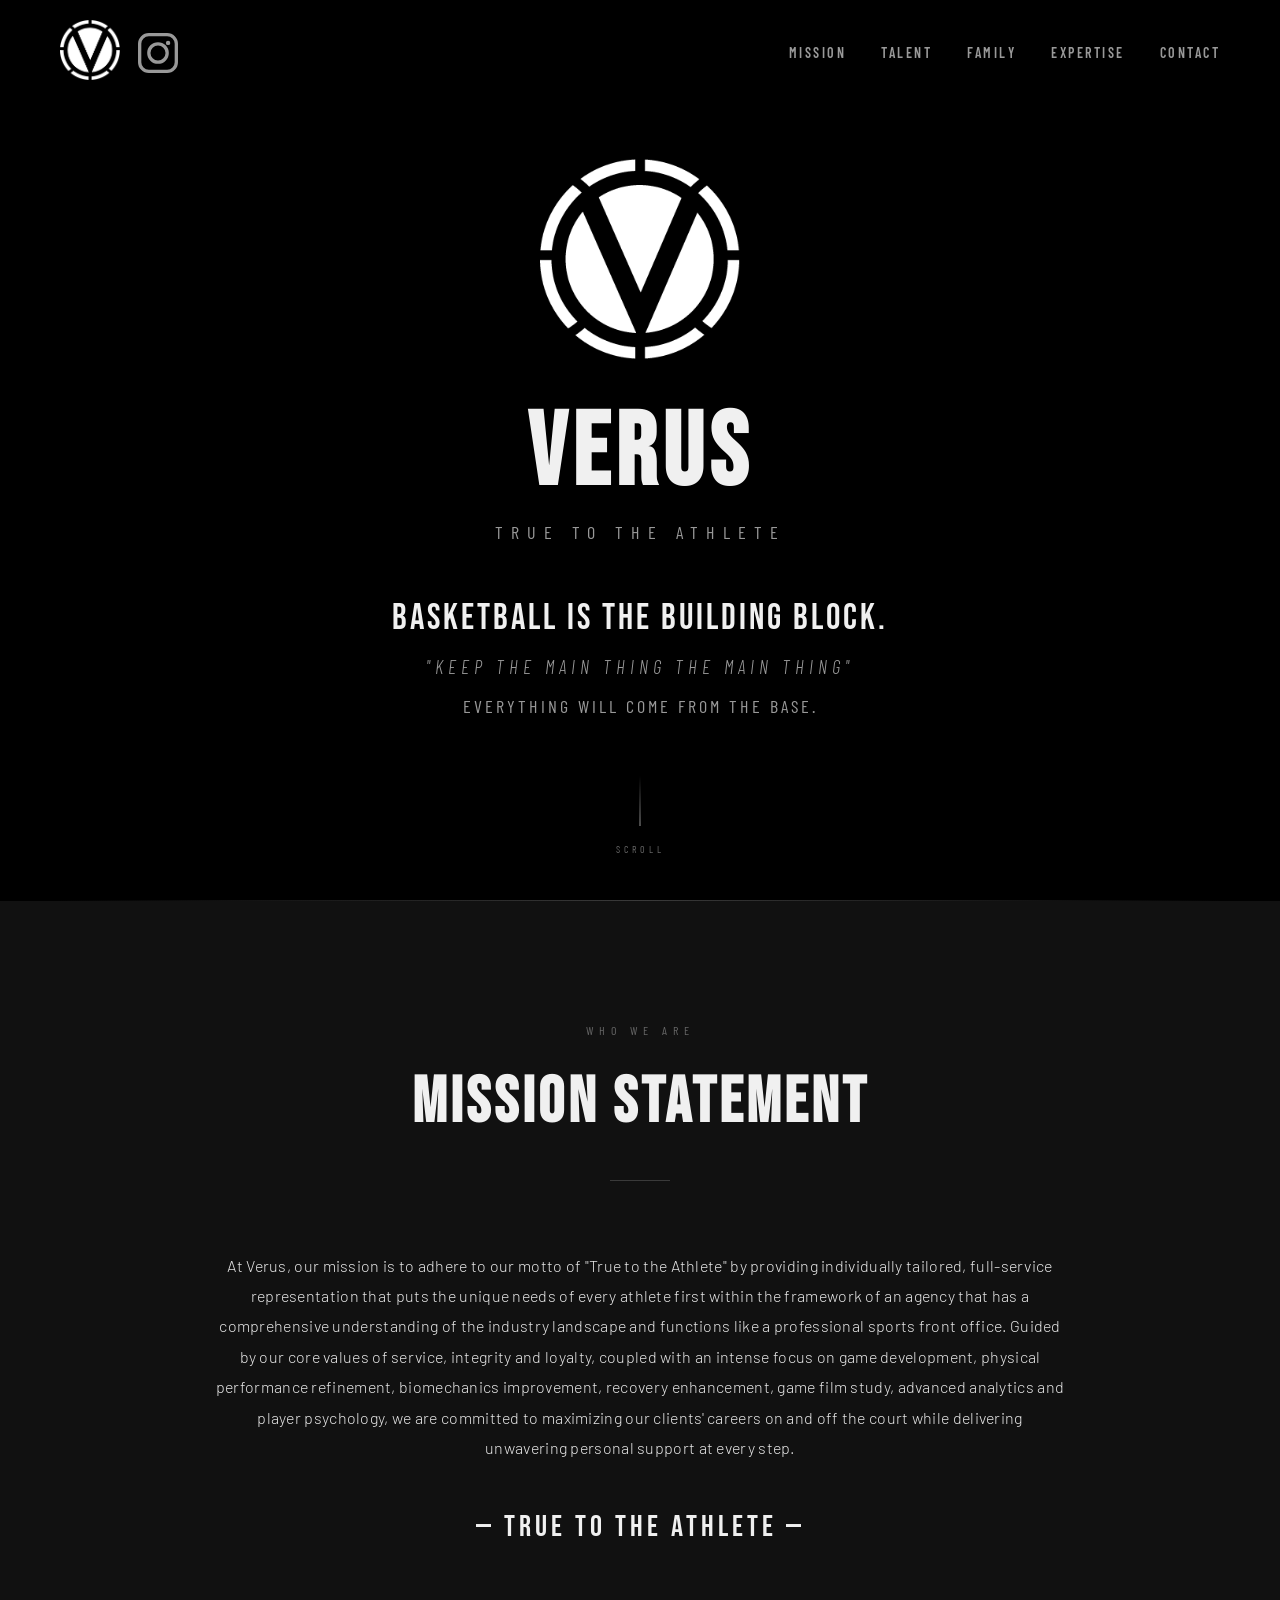
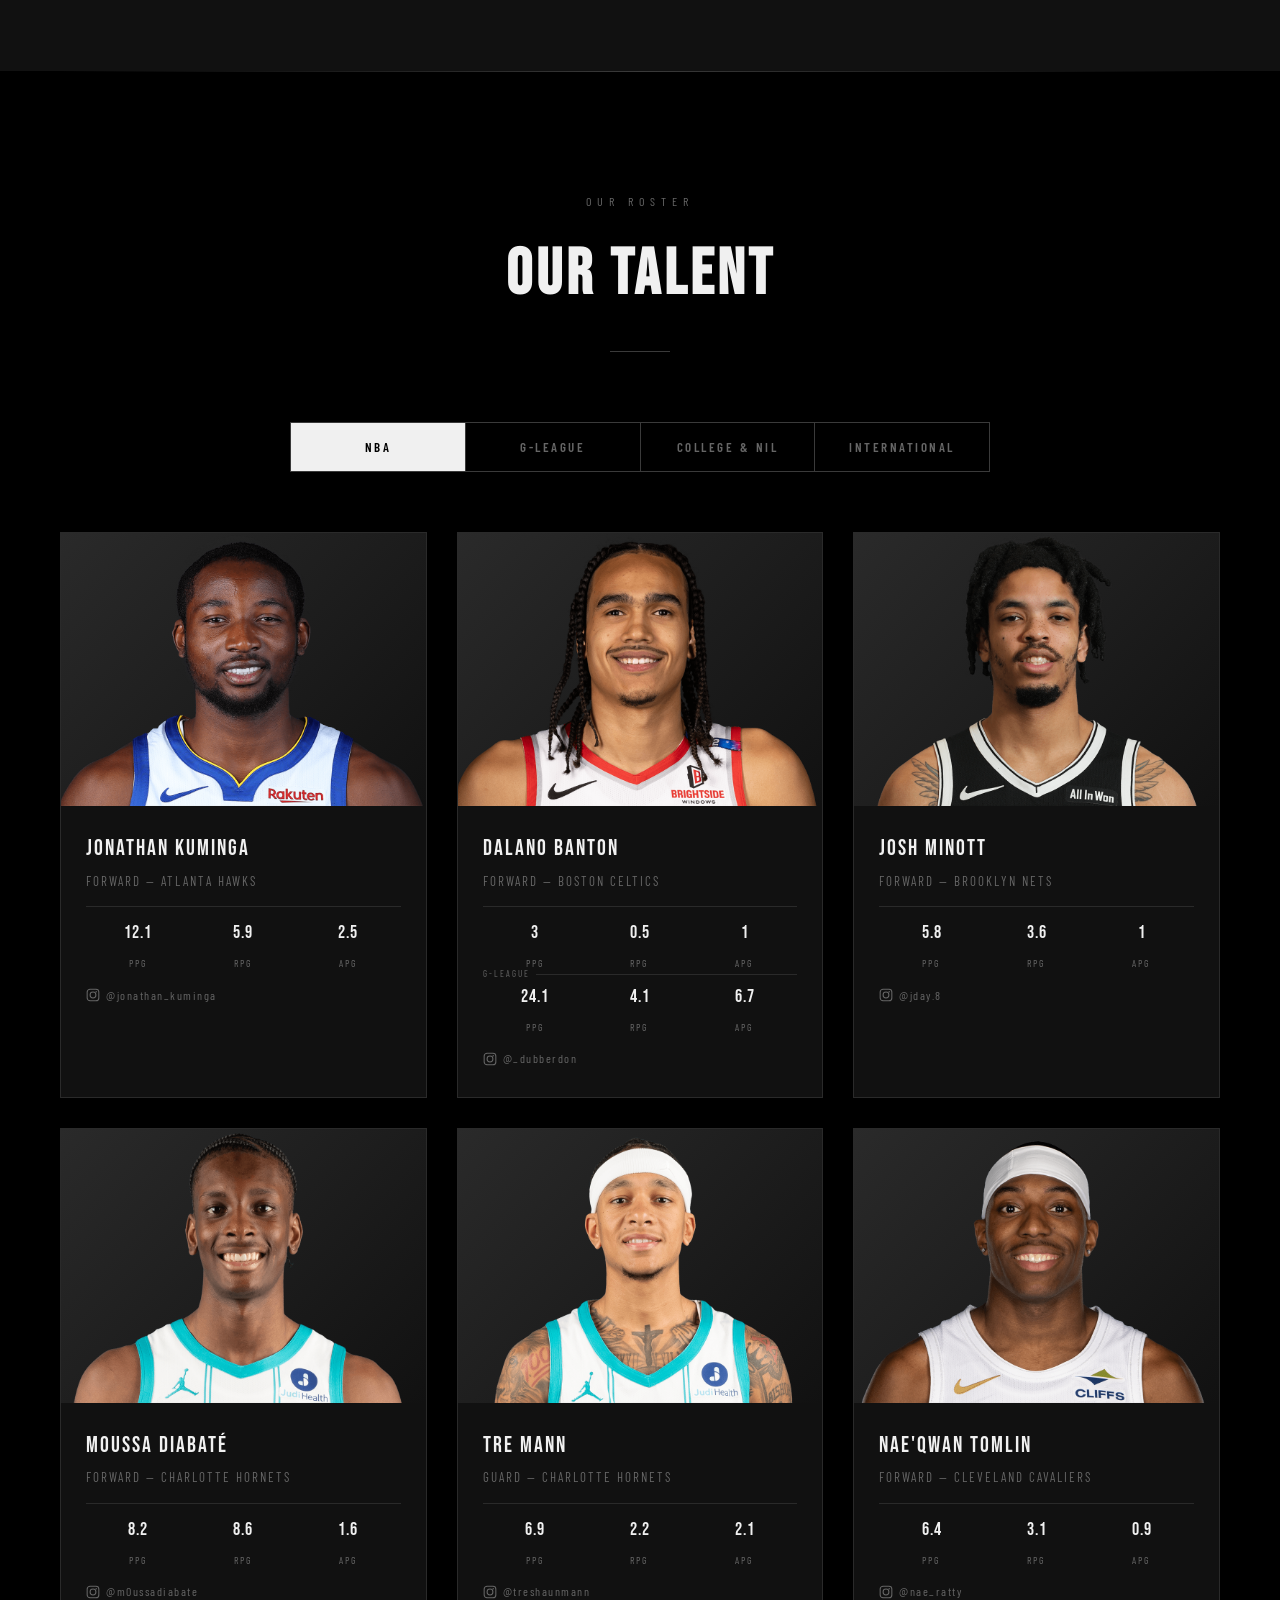
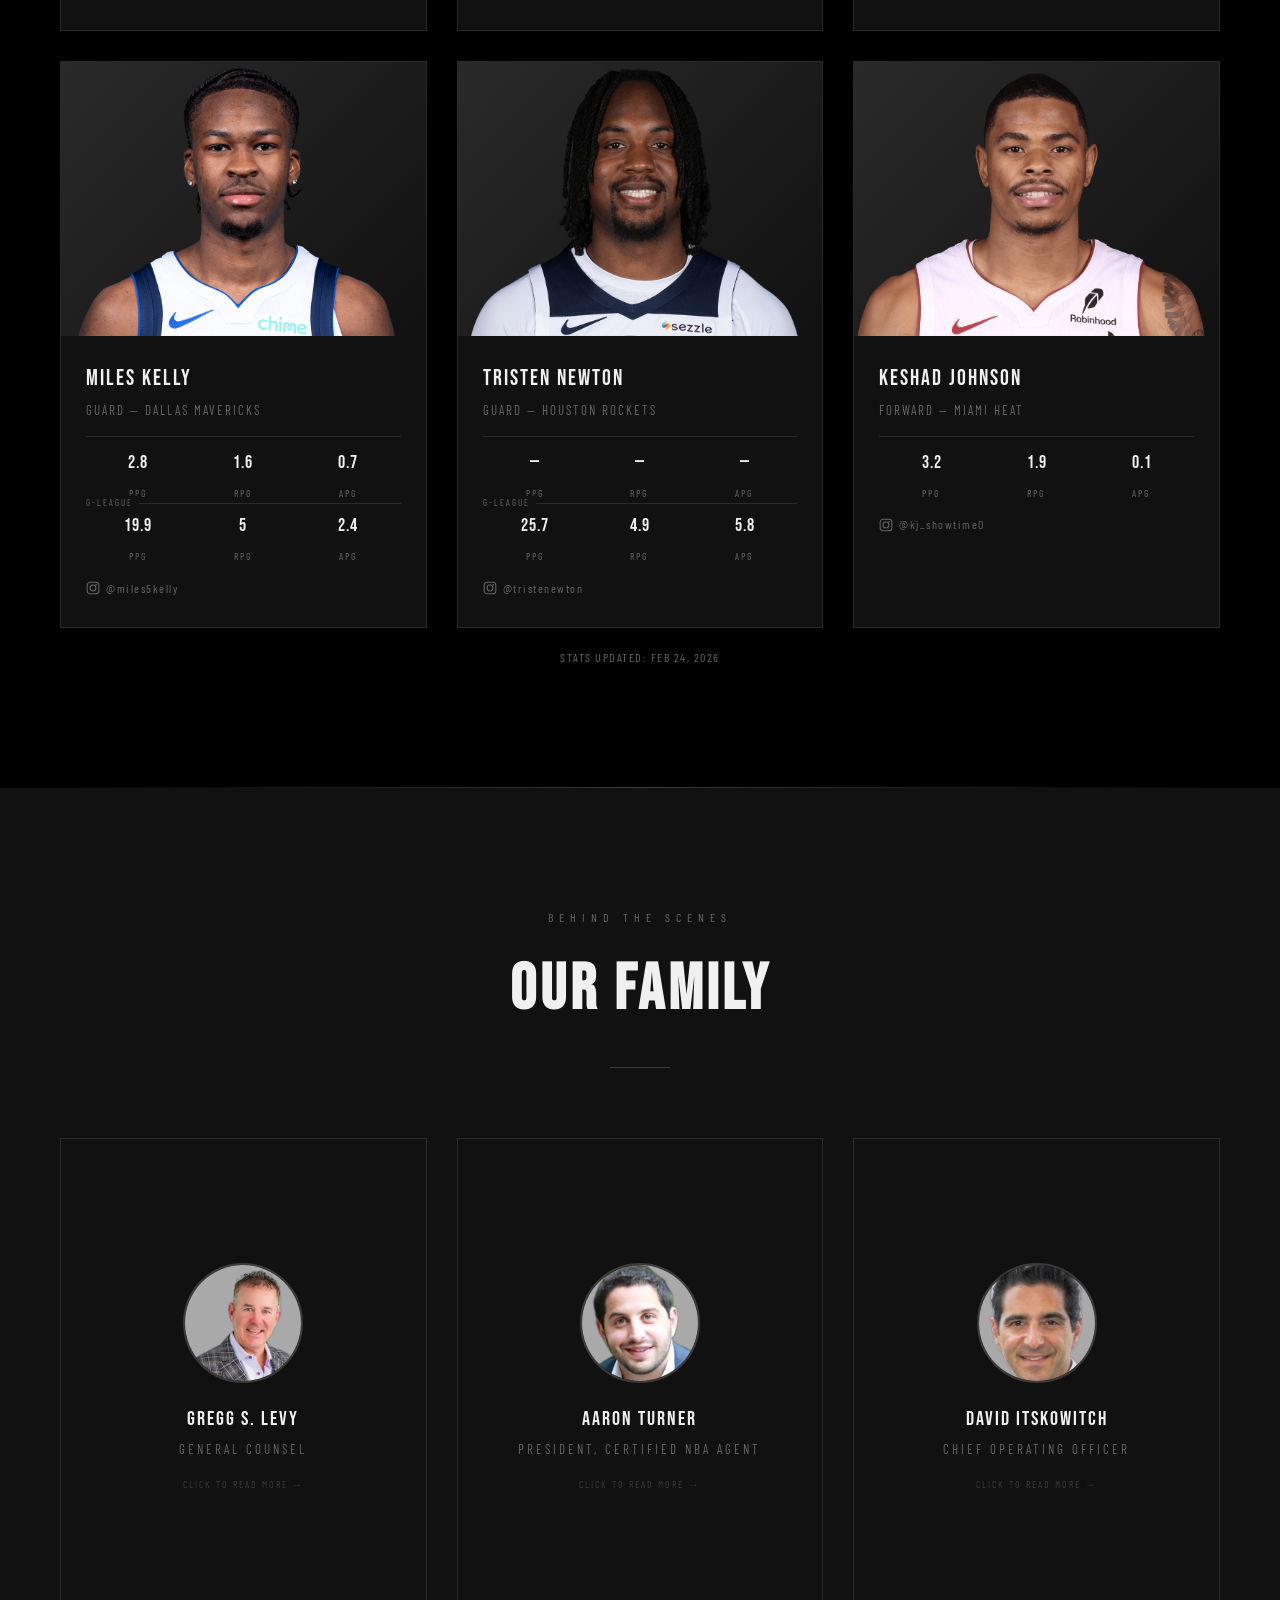
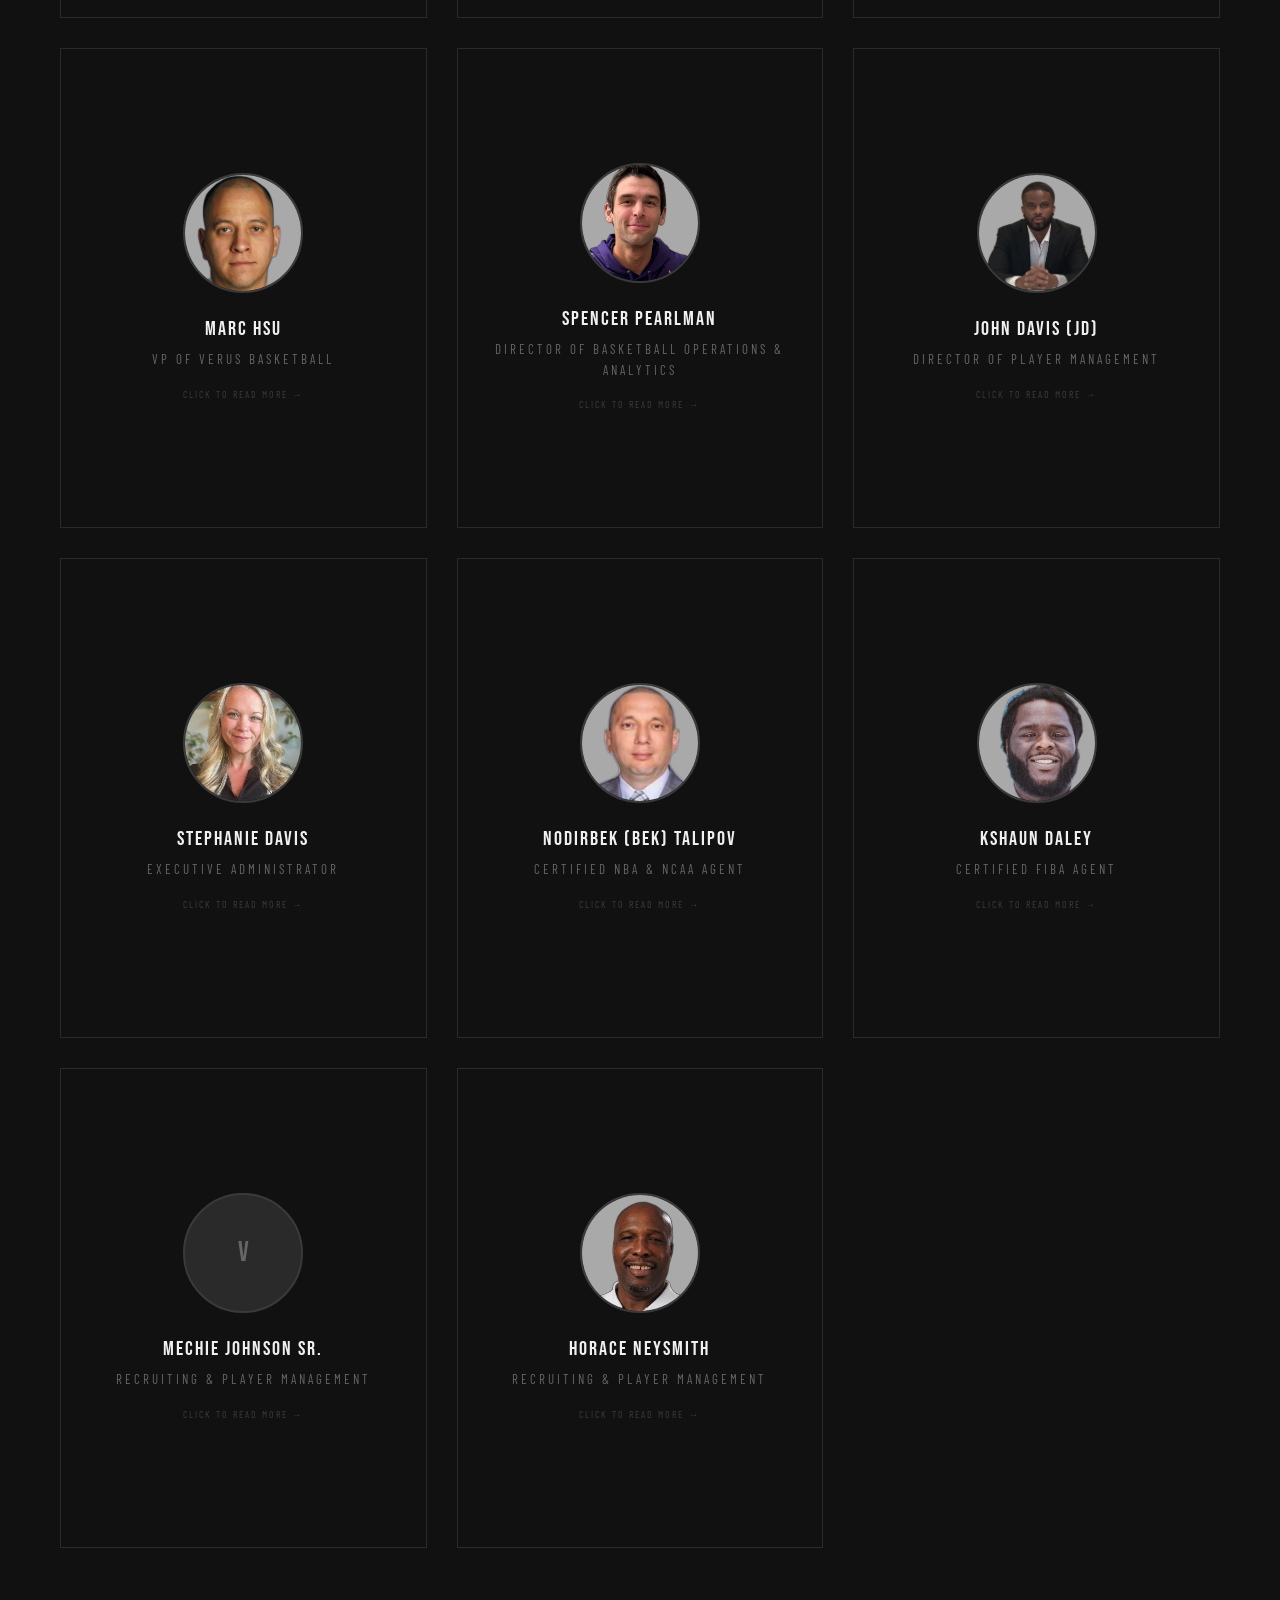
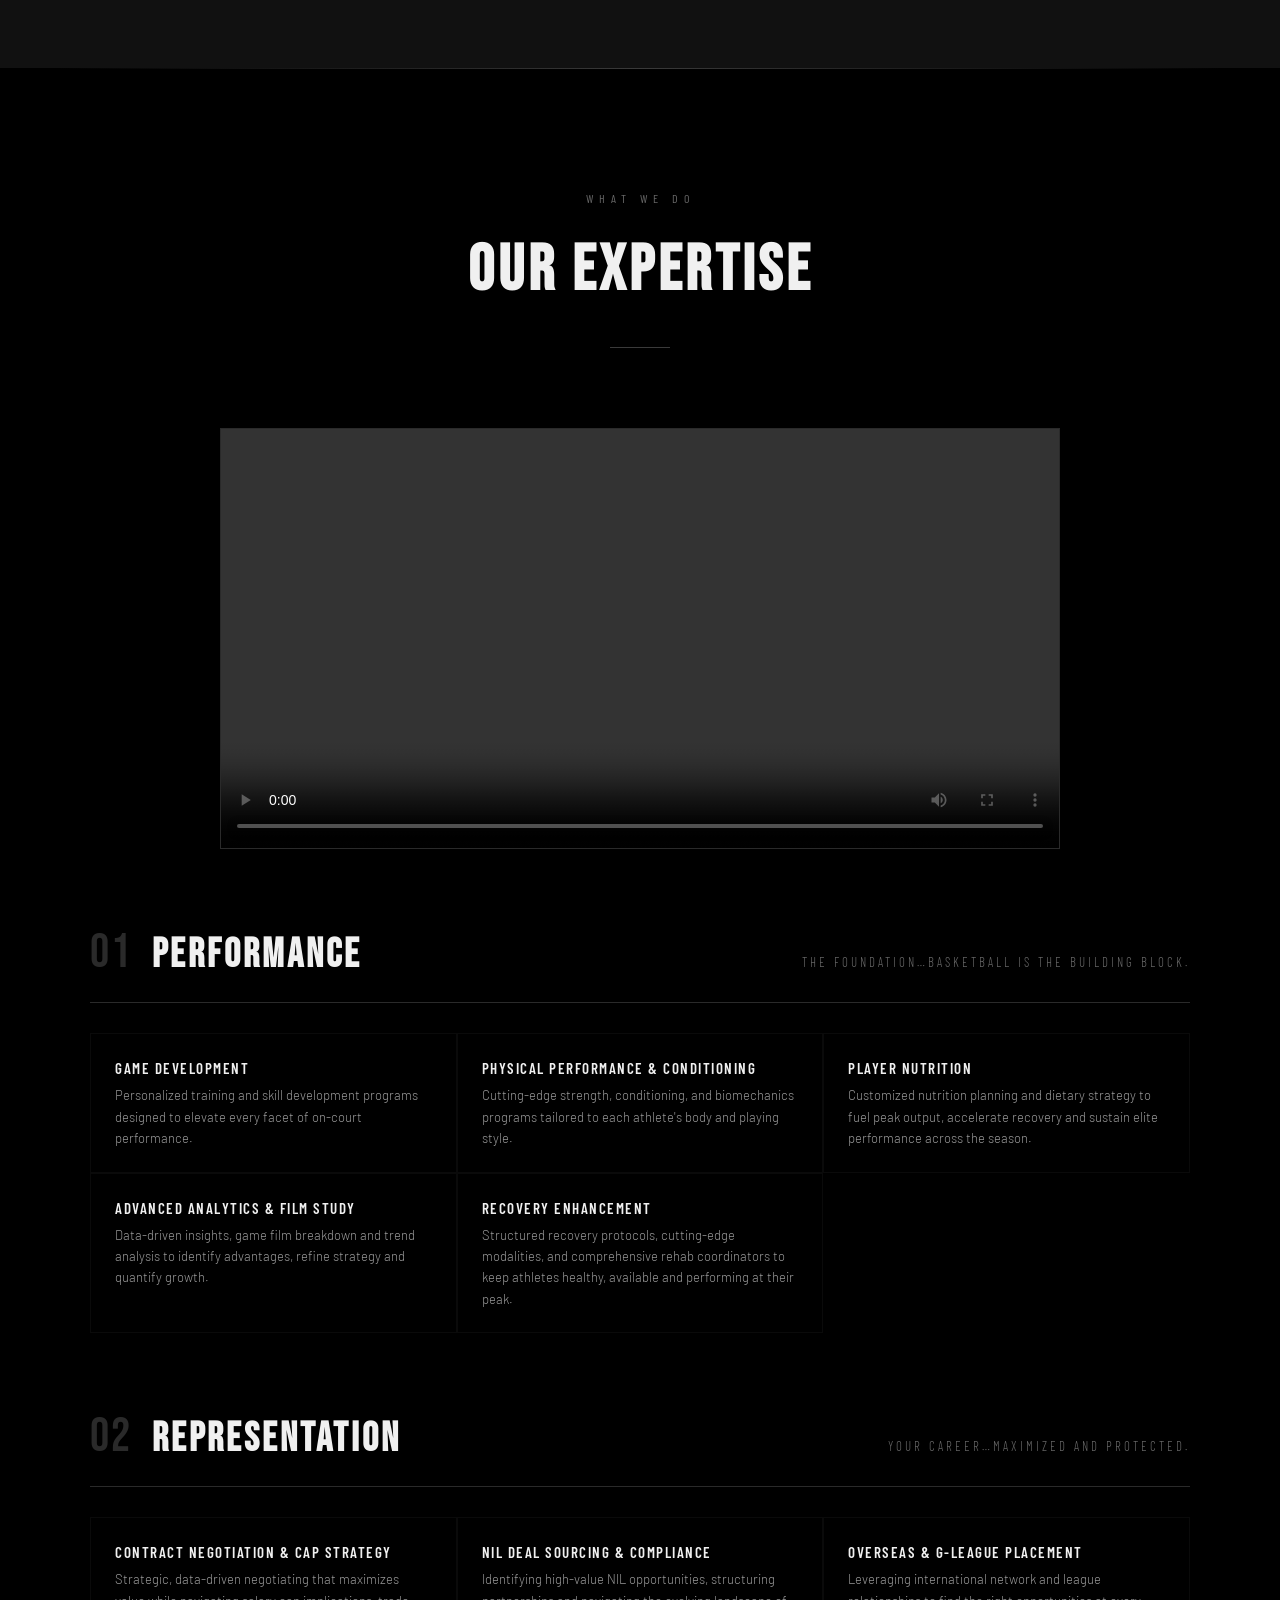
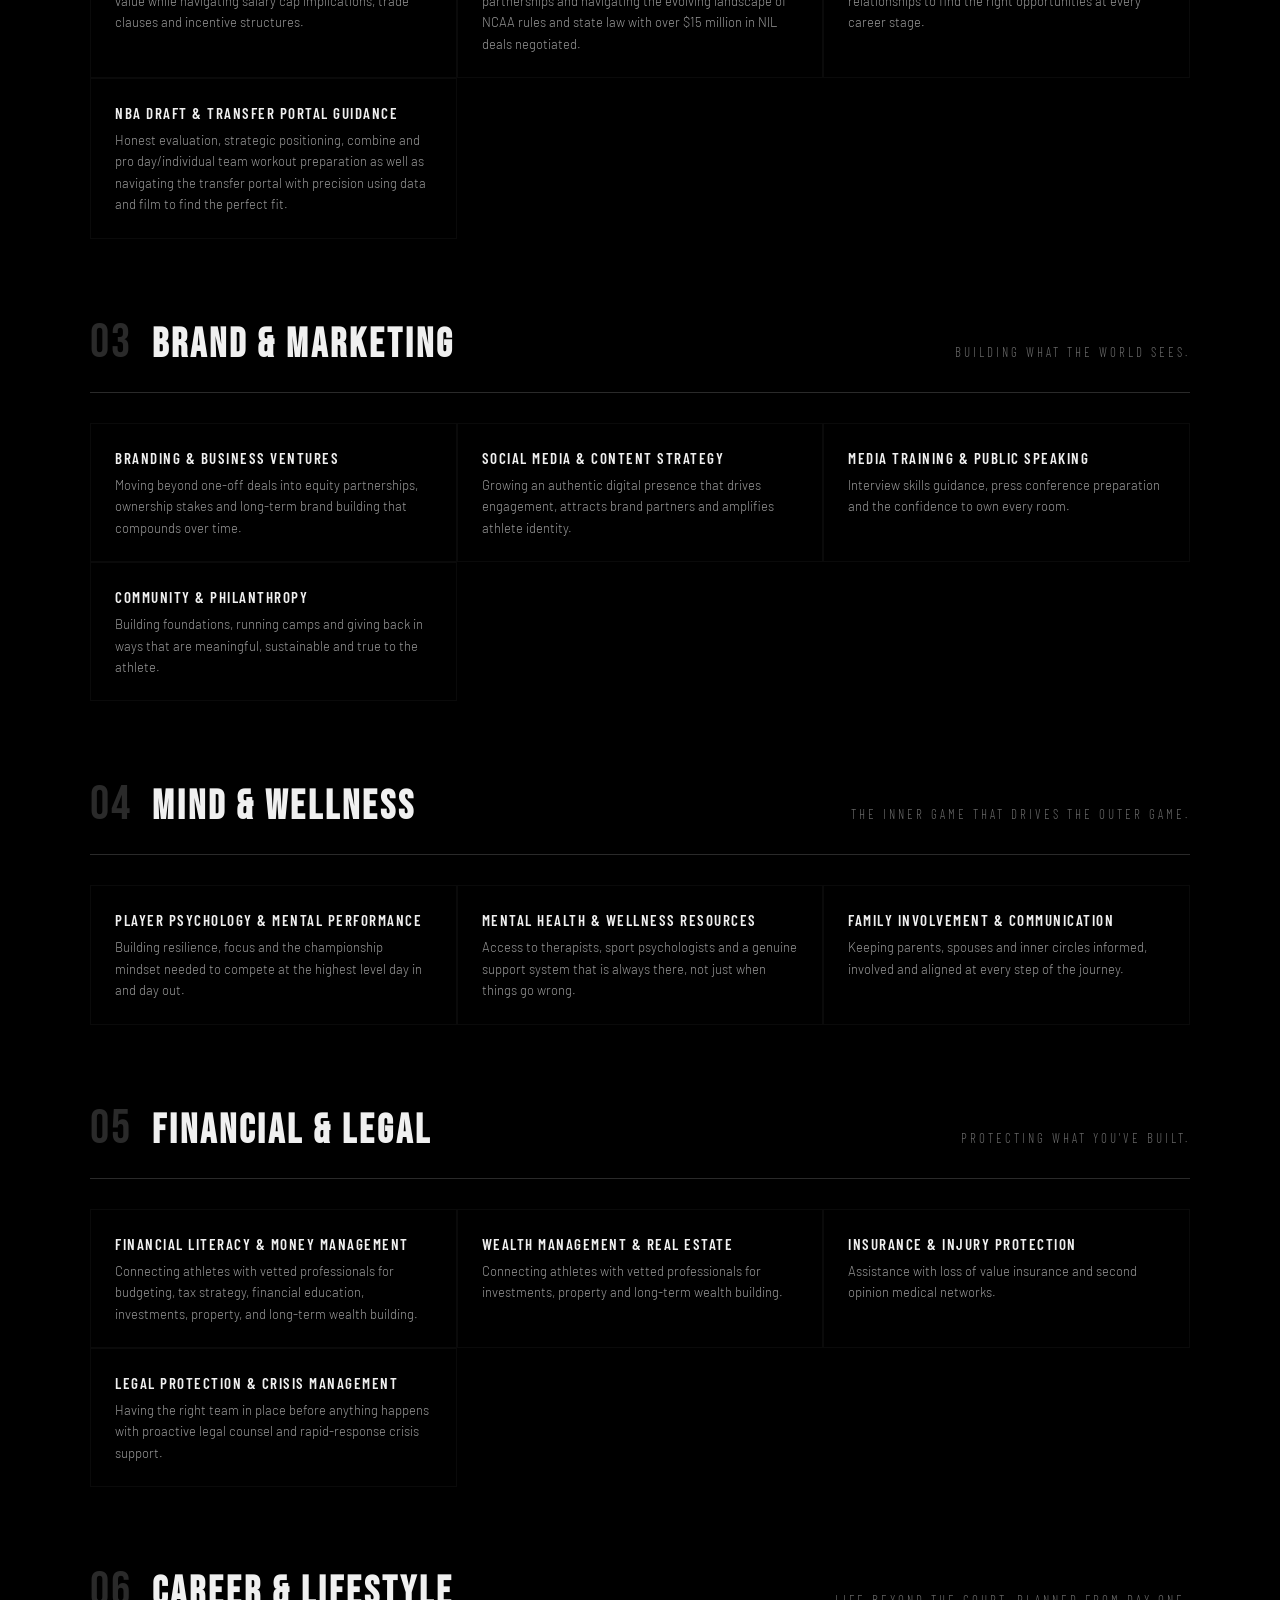
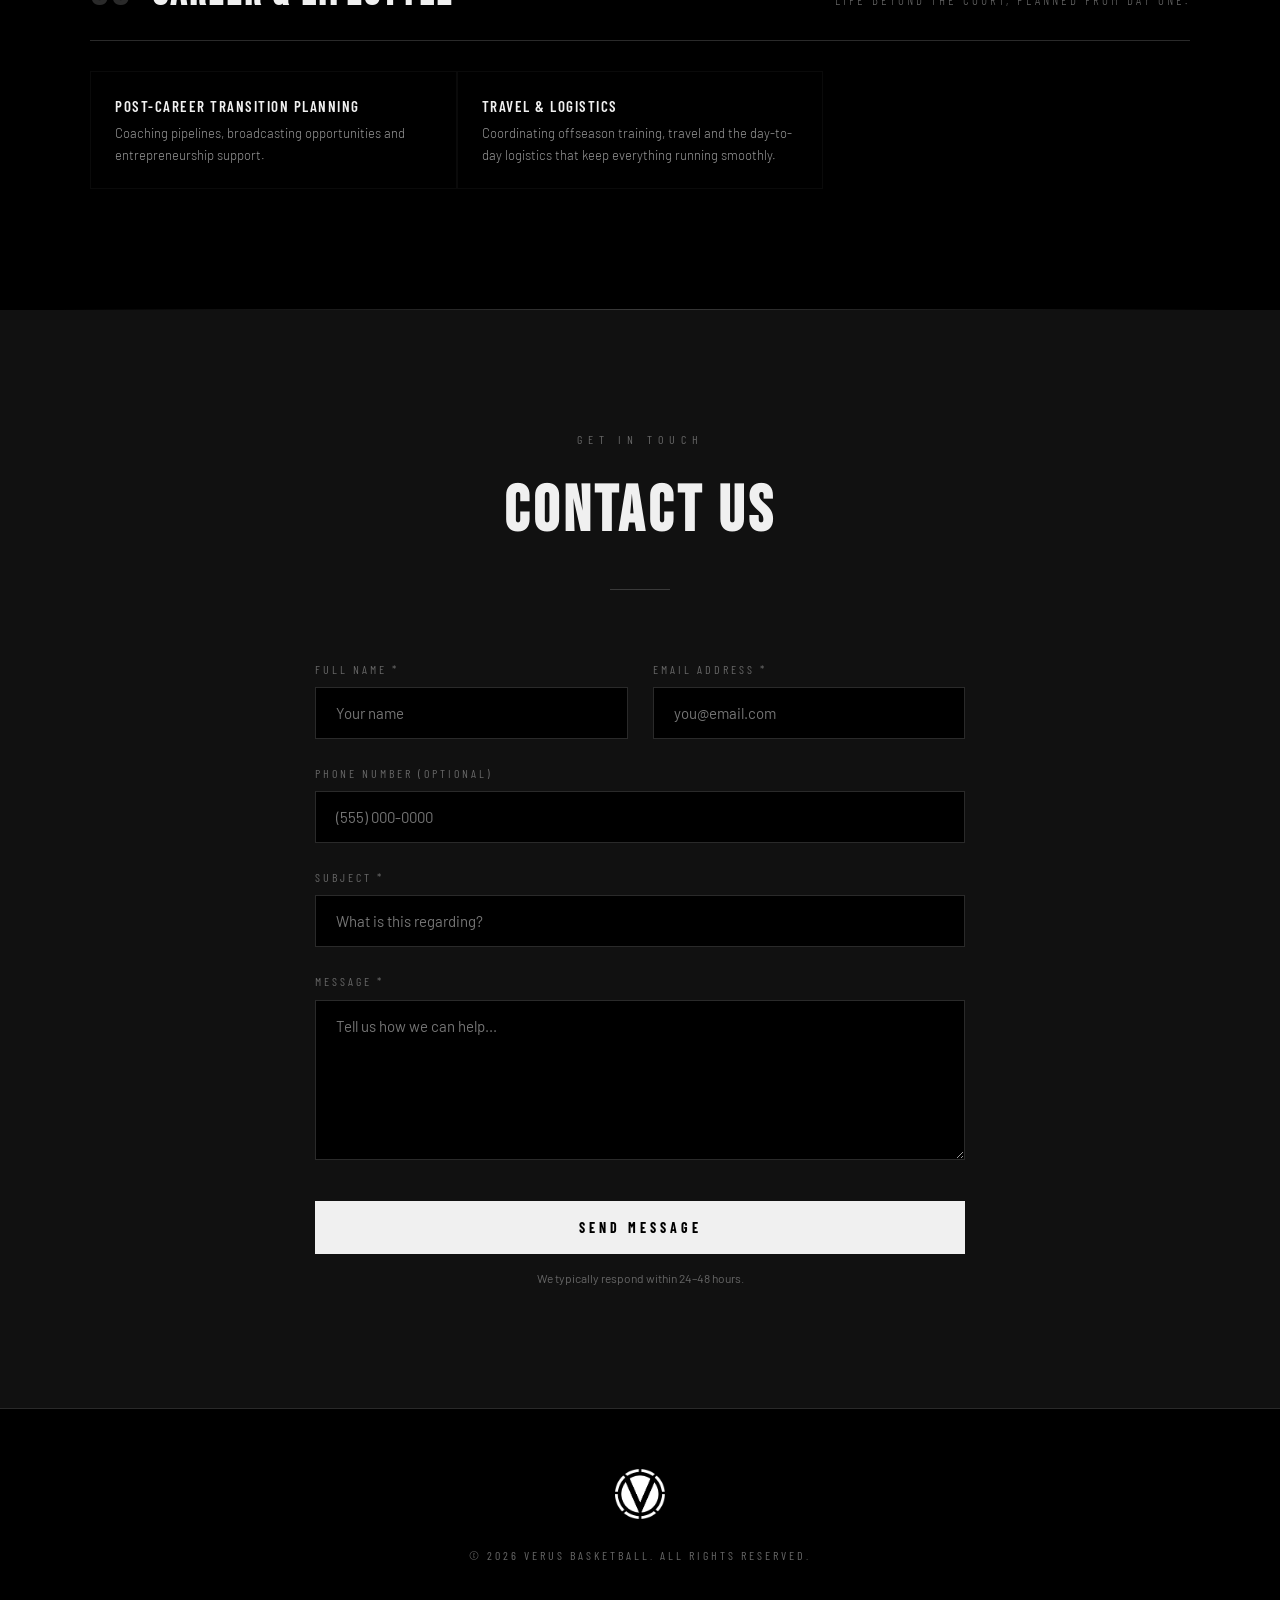
==== commit b4b31a62: "Update agent titles and fix comma in JD bio - Nodirbek: "NBA & NCAA Certified" → "Certified NBA & NC" ====
--- a/index.html
+++ b/index.html
@@ -237,7 +237,7 @@
               <div class="card-back-role">Director of Player Management</div>
             </div>
           </div>
-          <div class="card-back-bio">A Cleveland, Ohio native and 2014 graduate of Beachwood High School, John earned his degree from Furman University in 2018 and joined Verus Sports Agency shortly after, where he has spent the past seven years working in player representation and development. With hands-on experience training and mentoring more than 25+ professional athletes, his expertise lies at the intersection of high-level player development and relationship management. His approach is rooted in consistency, communication, and a commitment to maximizing both on-court performance and long-term career sustainability.</div>
+          <div class="card-back-bio">A Cleveland, Ohio native and 2014 graduate of Beachwood High School, John earned his degree from Furman University in 2018 and joined Verus Sports Agency shortly after, where he has spent the past seven years working in player representation and development. With hands-on experience training and mentoring more than 25+ professional athletes, his expertise lies at the intersection of high-level player development and relationship management. His approach is rooted in consistency, communication and a commitment to maximizing both on-court performance and long-term career sustainability.</div>
           <div class="card-back-hint">Click to flip back</div>
         </div>
       </div>
@@ -268,7 +268,7 @@
         <div class="card-front">
           <div class="family-avatar"><img src="images/team/nodirbek-(bek)-talipov.png" alt="Nodirbek (Bek) Talipov"></div>
           <div class="family-name">Nodirbek (Bek) Talipov</div>
-          <div class="family-role">NBA &amp; NCAA Certified</div>
+          <div class="family-role">Certified NBA &amp; NCAA Agent</div>
           <div class="flip-hint">Click to read more →</div>
         </div>
         <div class="card-back">
@@ -276,7 +276,7 @@
             <div class="card-back-avatar"><img src="images/team/nodirbek-(bek)-talipov.png" alt="Nodirbek (Bek) Talipov"></div>
             <div>
               <div class="card-back-name">Nodirbek (Bek) Talipov</div>
-              <div class="card-back-role">NBA &amp; NCAA Certified</div>
+              <div class="card-back-role">Certified NBA &amp; NCAA Agent</div>
             </div>
           </div>
           <div class="card-back-bio">Nodirbek (Bek) holds a Bachelors Degree in Finance and Economics from the University of Dubuque in Iowa, and a Masters Degree in Business and Finance from Webster University in St. Louis. Before starting Florida Tax Pros, Bek worked for U.S. audit, tax, and advisory services firm KPMG Barents Group, one of the largest professional services companies in the world. Recently, Bek has served as an advisor to Ernst &amp; Young, a British multinational professional services firm specializing in assisting businesses all over the world "identify and capitalize on global business opportunities." Bek has also served as Chief Financial Officer (CFO) for multiple Central Florida Corporations and currently provides tax, accounting, and wealth management services to active and retired professional athletes. Nodirbek "Bek" Talipov came to the United States as an exchange student from Uzbekistan, the former USSR. His journey is quite inspiring as he had only $700 in his pocket and a dream. He had a partial scholarship to attend a private college in Iowa. Not being content with just being a regular college student, he took twenty-one to twenty-four credits a semester while working sixty to seventy hour weeks. He eventually graduated with a Bachelor degree in 1999 and quickly applied and was accepted to graduate school in St. Louis, MO, where he would go on to obtain his M.B.A. From there he found work as a staff accountant for "Old Town Kissimmee." It is here, where he earned his stripes, proved himself and was able to obtain a sponsor to remain in the country he fell in love with. After becoming a resident and after that a citizen, he worked for such reputable firms as KPMG Barents Group and advised for Ernst &amp; Young. However, the real sign of a man is how he treats his family, and this was never more evident than the actions he took to take care of his family. He traveled to Uzbekistan and came back with his entire family eight years ago. The rewards of this accomplishment show, as his sister is now an attorney at law after graduating from Florida State University and his mother and family own and operate a restaurant in Winter Park, Florida. The success of Bek and his family is attributable to his never say no attitude and the resiliency he displays. Bek's love for football began back in Iowa where he one day dreamed that he would be involved in the sport in some way shape or form. Through this friendship and business relationship, Bek has now realized his dream of becoming a sports agent, by recently being certified with the NFLPA in September of 2014. His background in accounting and auditing and his pure passion for the pursuit of excellence will serve future clients of the firm well.</div>
@@ -289,7 +289,7 @@
         <div class="card-front">
           <div class="family-avatar"><img src="images/team/kshaun-daley.png" alt="Kshaun Daley"></div>
           <div class="family-name">Kshaun Daley</div>
-          <div class="family-role">FIBA Certified</div>
+          <div class="family-role">Certified FIBA Agent</div>
           <div class="flip-hint">Click to read more →</div>
         </div>
         <div class="card-back">
@@ -297,7 +297,7 @@
             <div class="card-back-avatar"><img src="images/team/kshaun-daley.png" alt="Kshaun Daley"></div>
             <div>
               <div class="card-back-name">Kshaun Daley</div>
-              <div class="card-back-role">FIBA Certified</div>
+              <div class="card-back-role">Certified FIBA Agent</div>
             </div>
           </div>
           <div class="card-back-bio">Kshaun "K" Daley is an alumni of the University of West Alabama, where he played the final 2 years of his collegiate career. A sports management major, Kshaun began coaching at the AAU travel ball level. As both coach and director, he signed a Grassroots sponsorship deal with FILA at age 24 making him one of the youngest directors in America to ever do so. Soon after, joining the Atlanta Celtics on the Adidas travel circuit where he produced multiple McDonald's All Americans, as well as professional talent on both the international and NBA level. With extensive experience in both development and management, Kshaun joined our team in 2018 and became a licensed FIBA agent in 2019. Kshaun is a "players agent" with a personal approach that allows for growth and maximization of opportunity as both a personality and a player.</div>
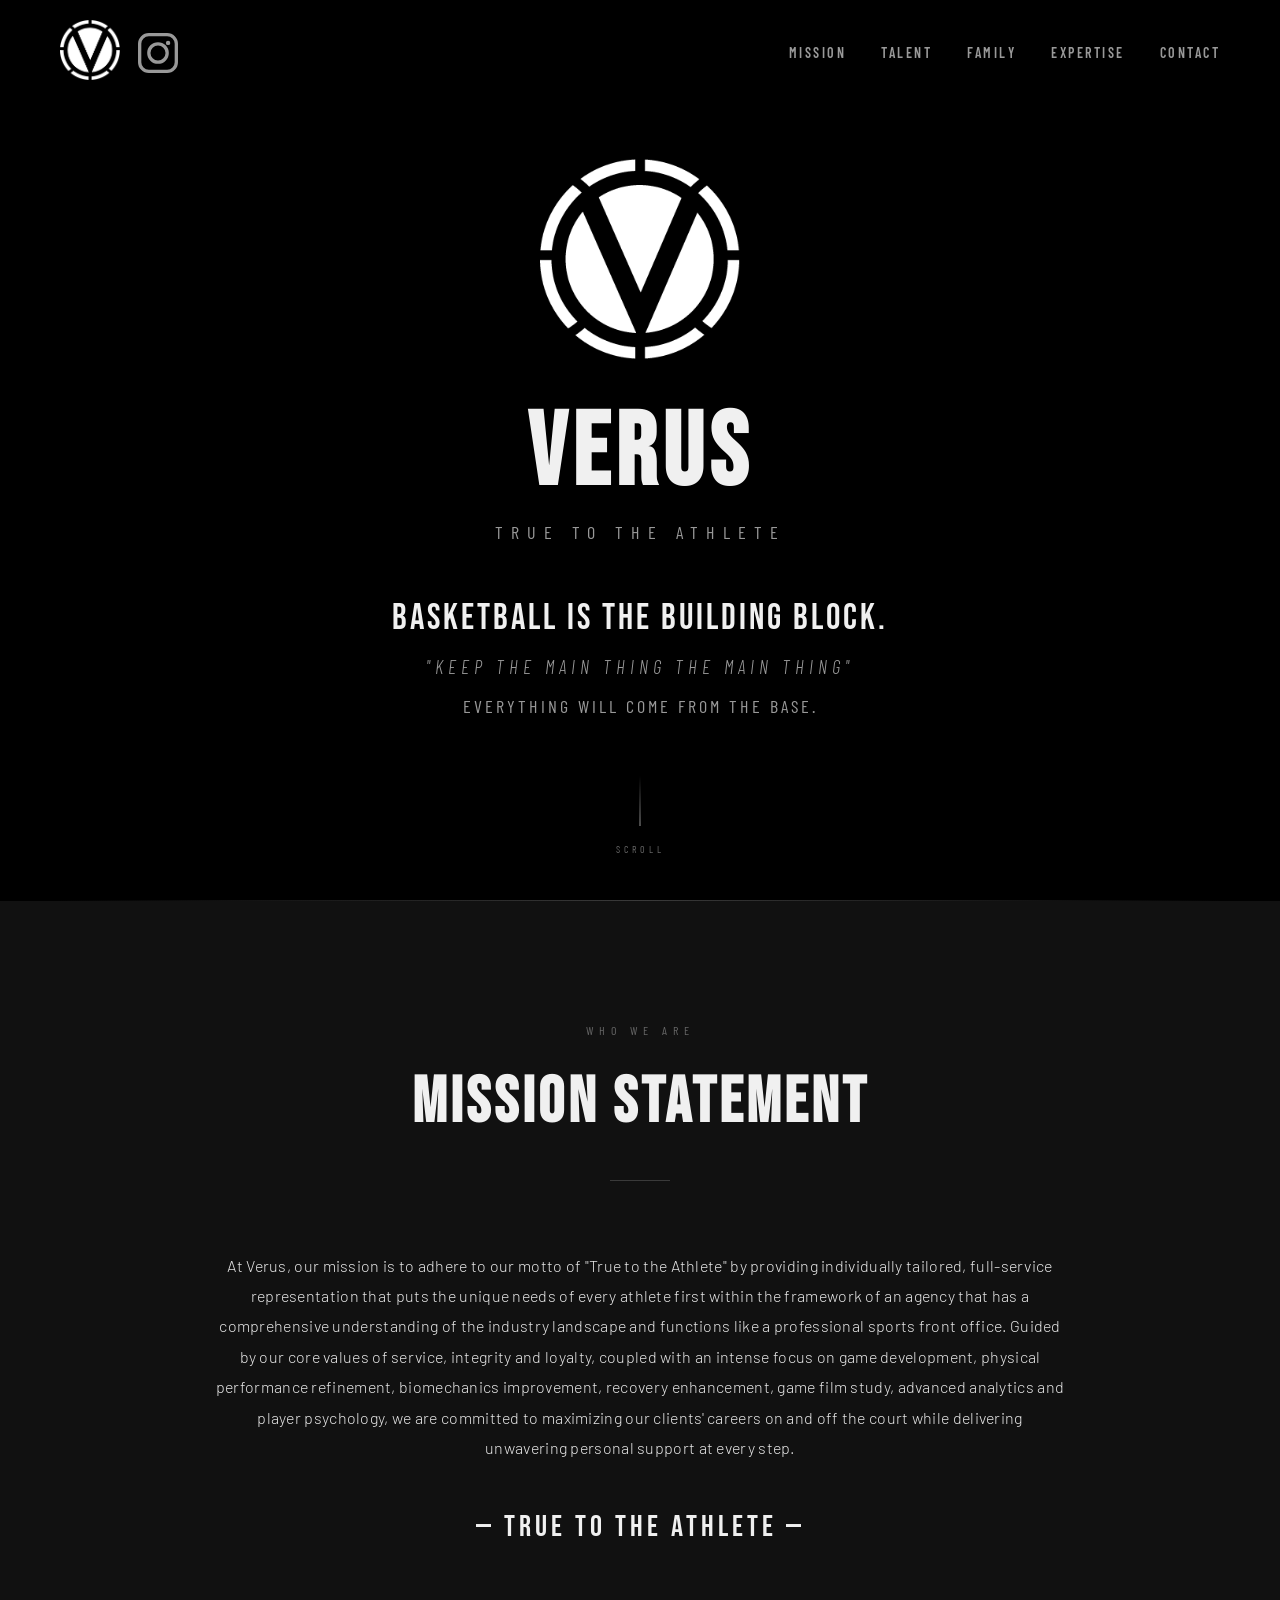
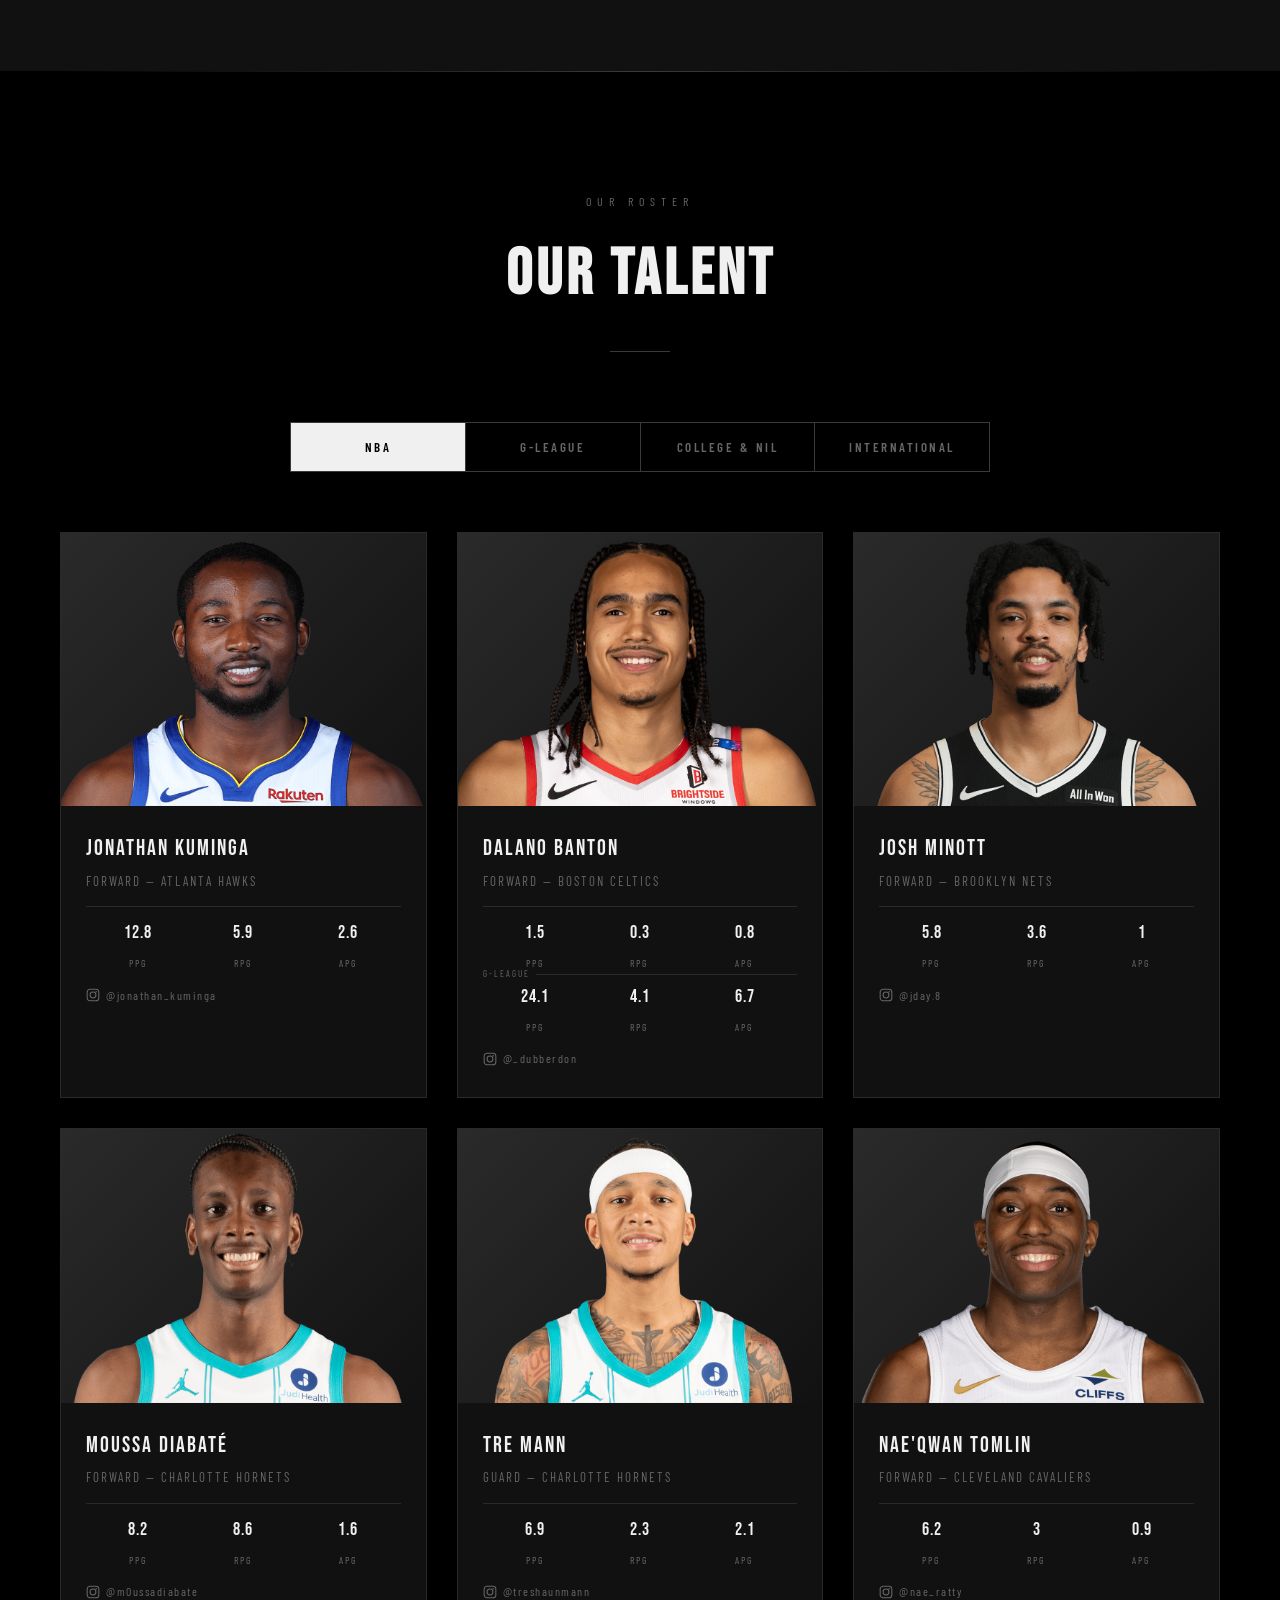
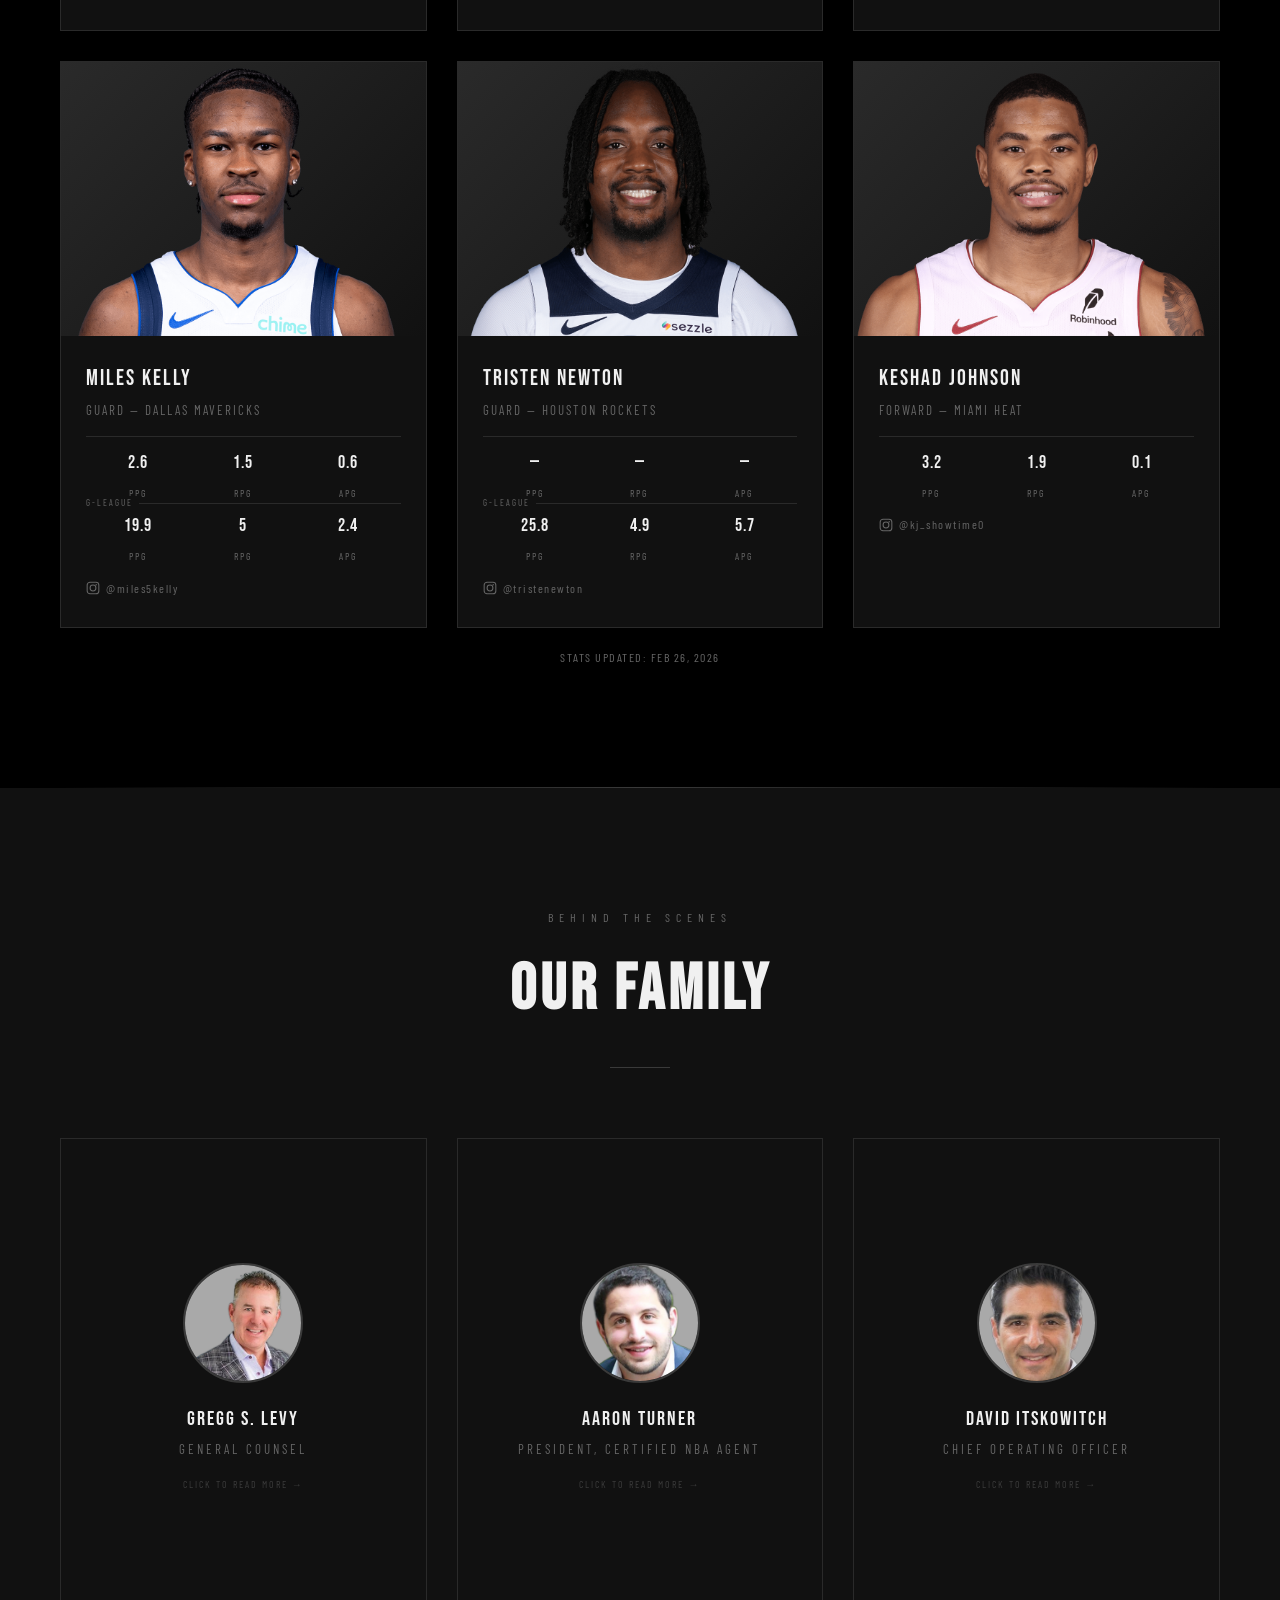
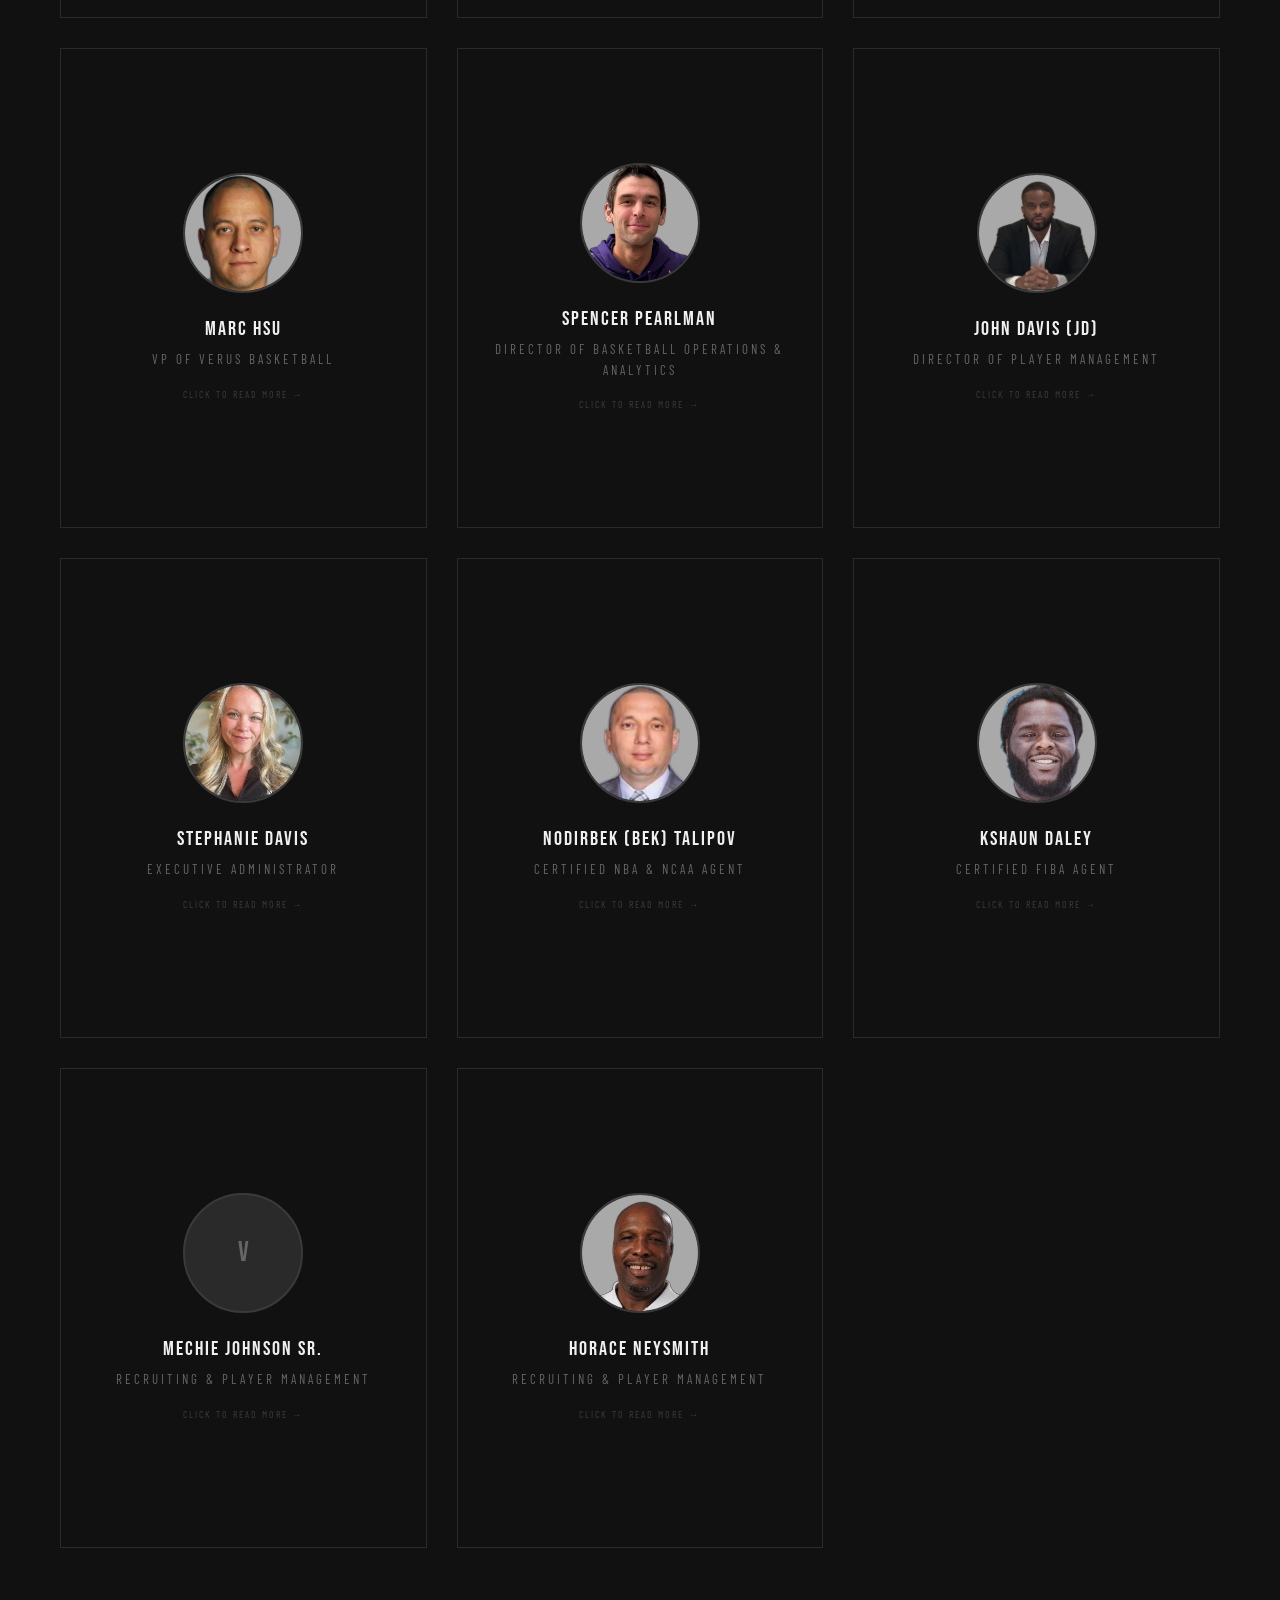
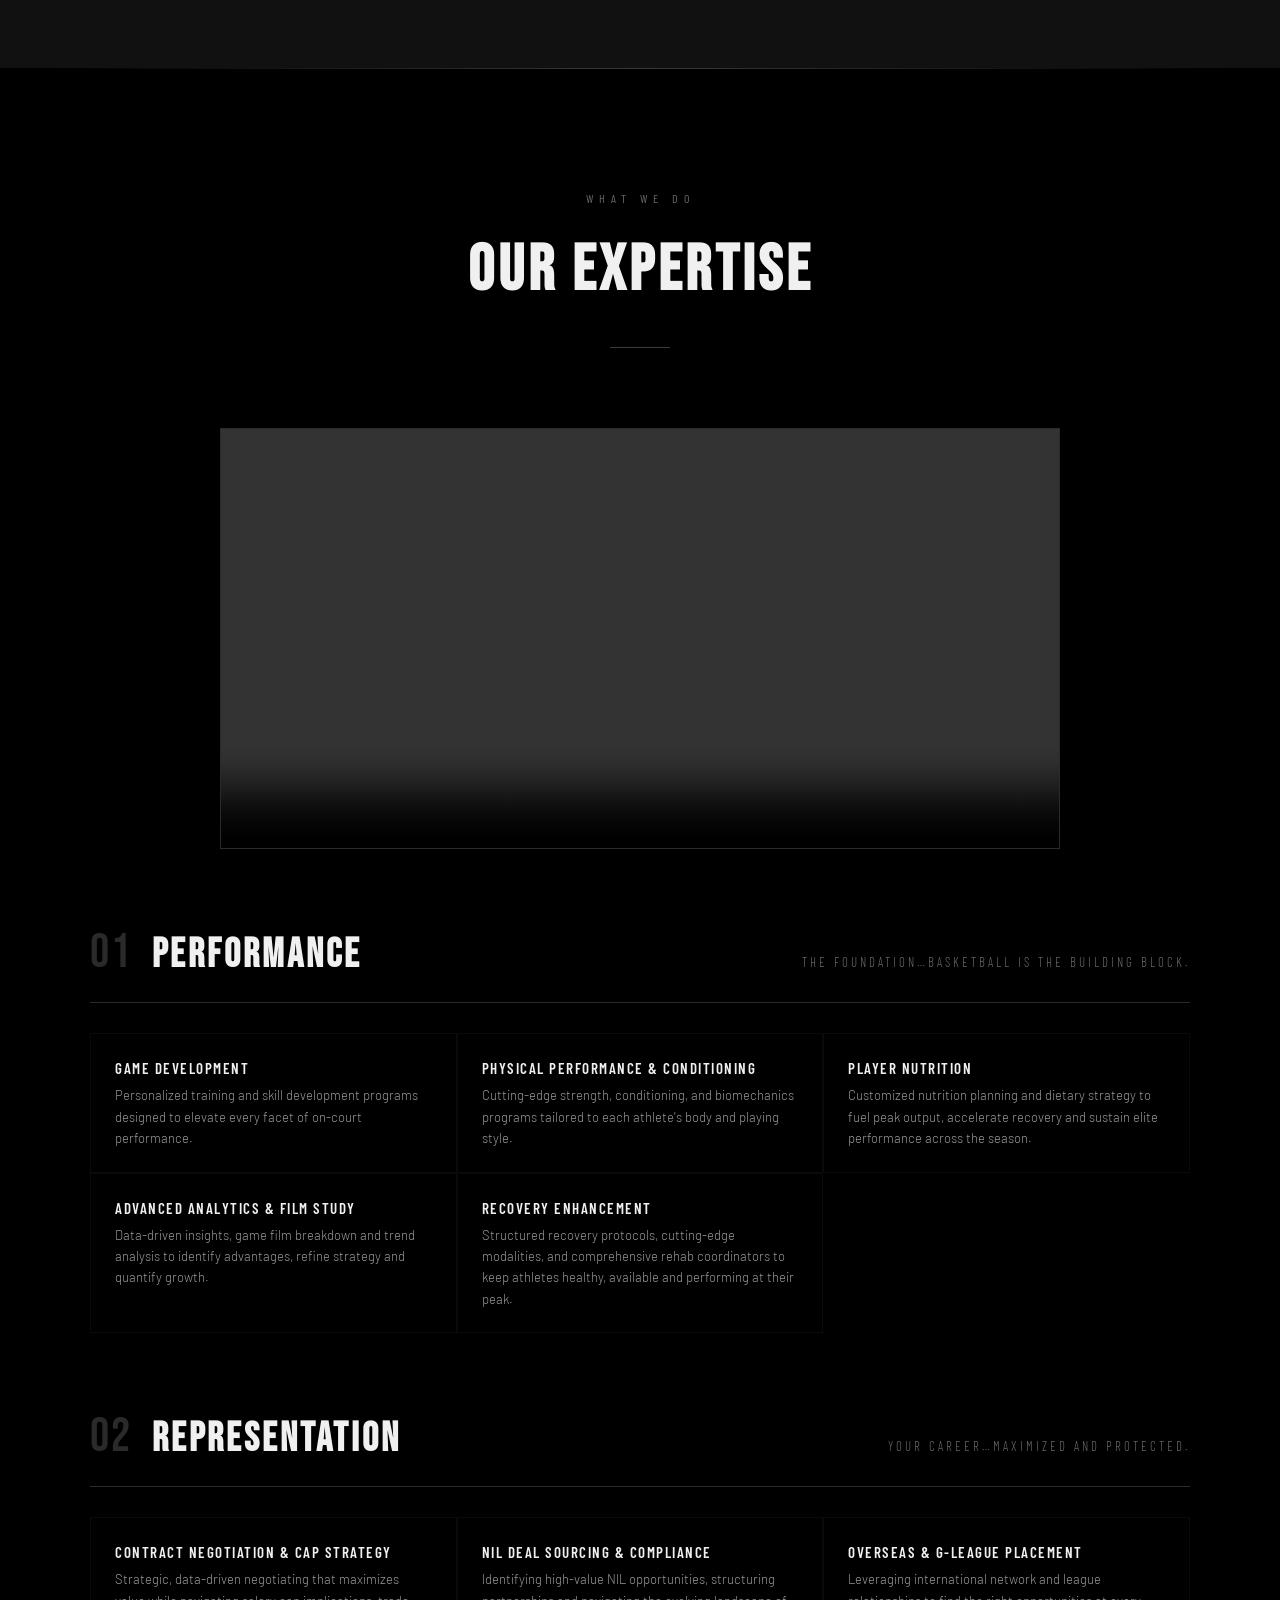
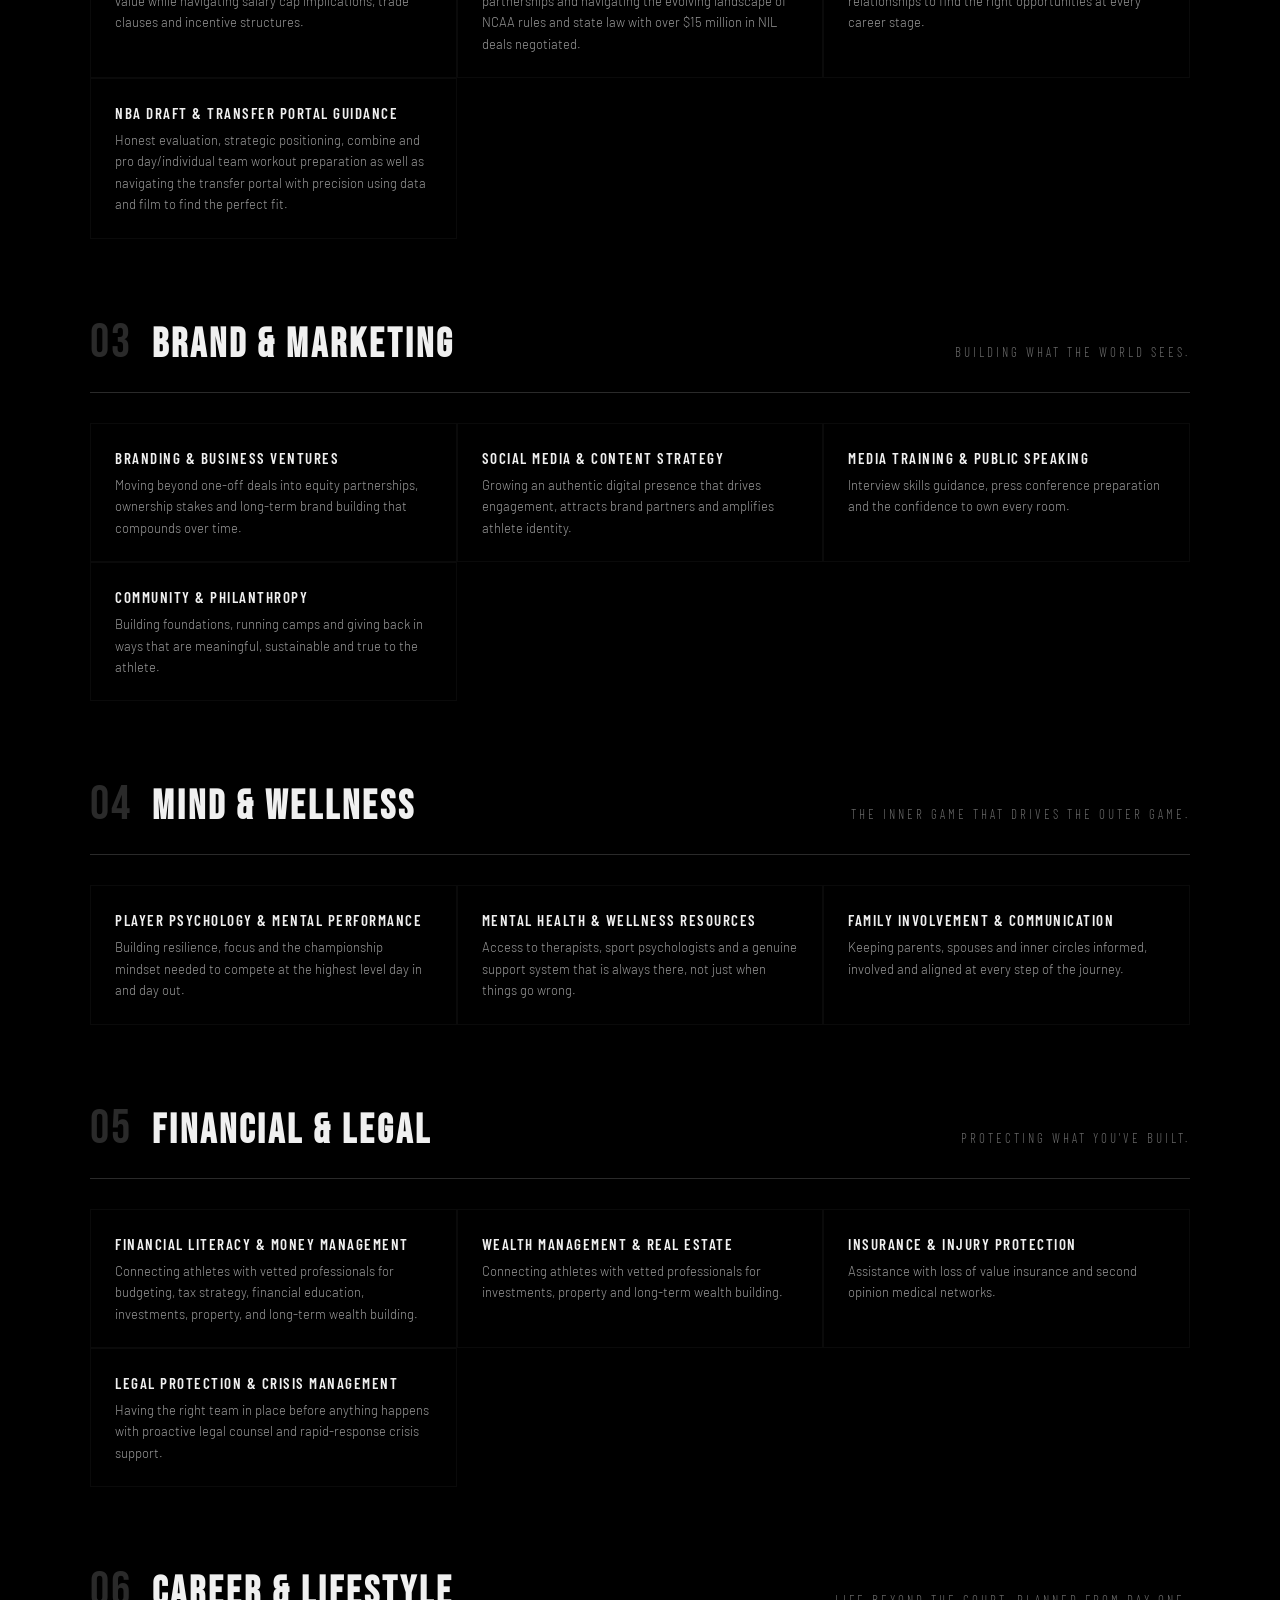
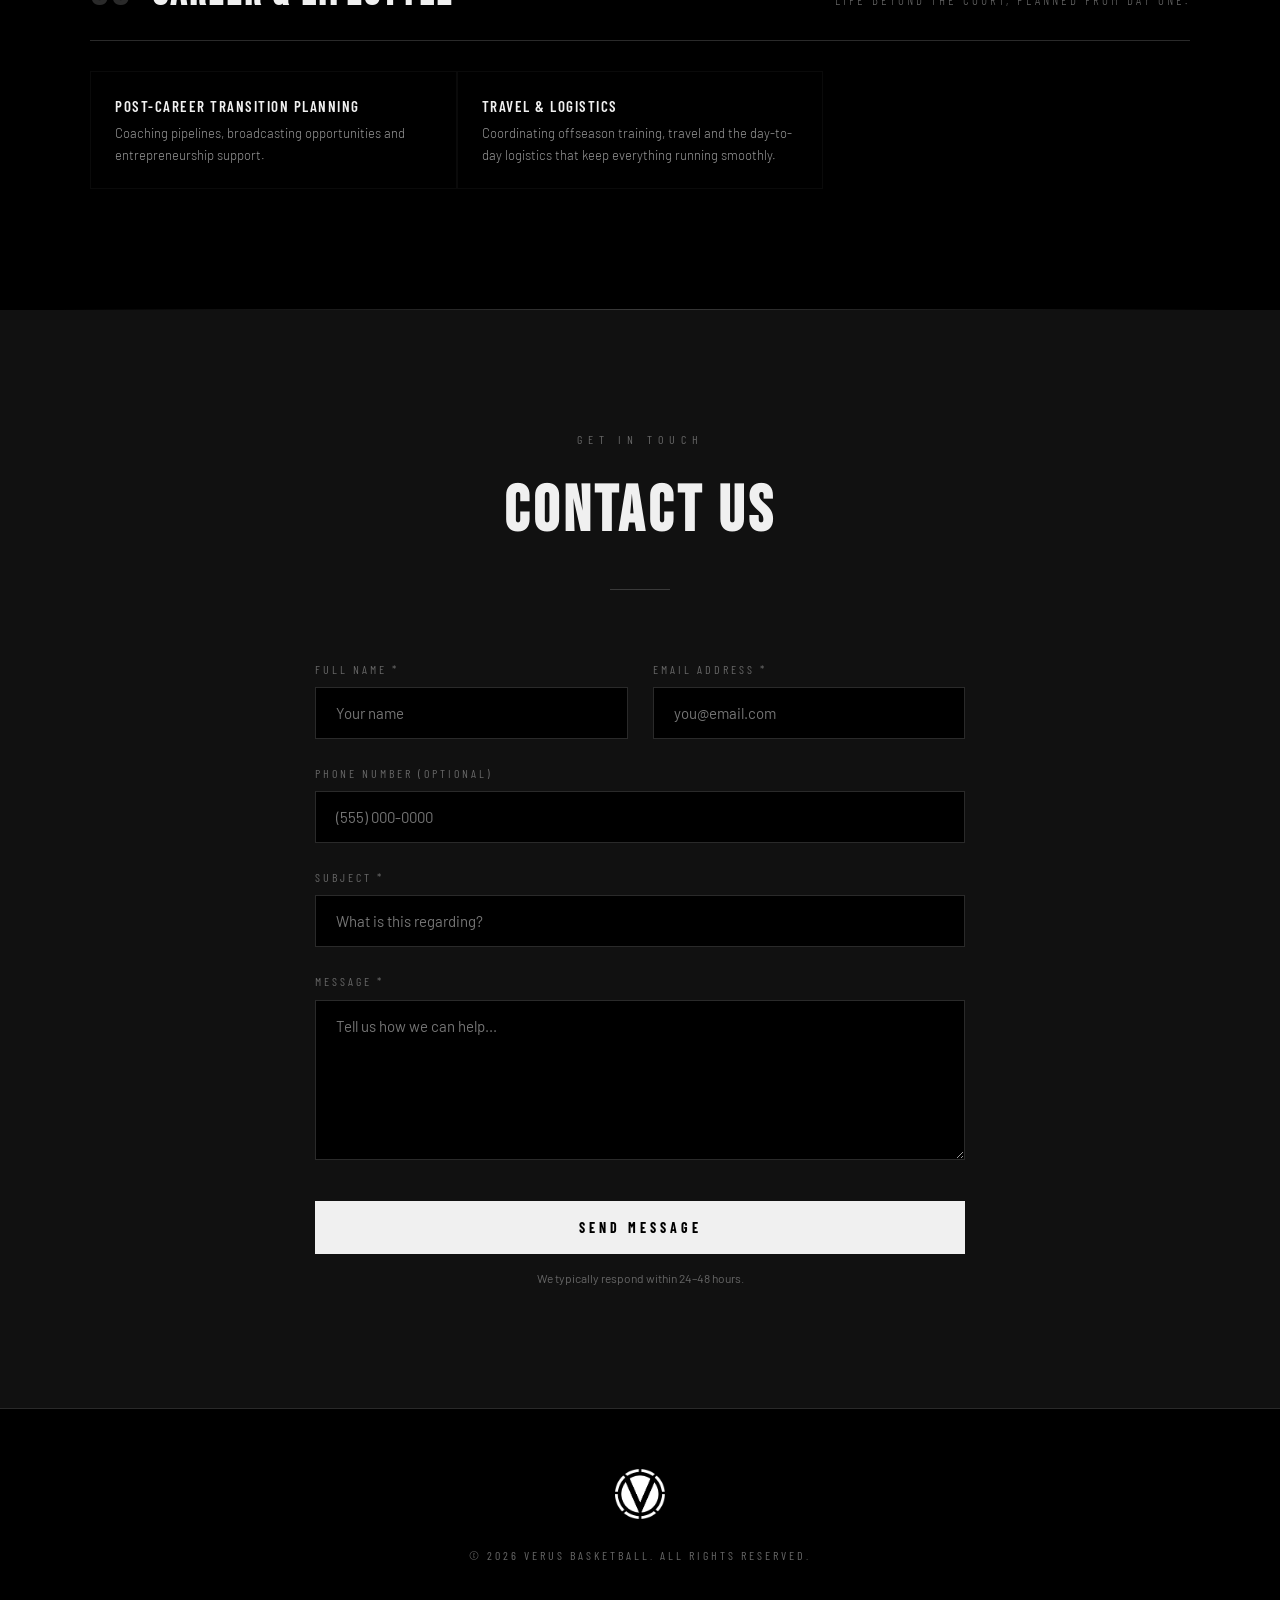
==== commit 598417fb: "Update video references from mp4 to m4v" ====
--- a/index.html
+++ b/index.html
@@ -33,7 +33,7 @@
   <div class="hero-bg"></div>
   <div class="hero-video-bg">
     <video autoplay muted loop playsinline>
-      <source src="verusinformationalvideo.mp4" type="video/mp4">
+      <source src="verusinformationalvideo.m4v" type="video/mp4">
     </video>
     <div class="hero-video-overlay"></div>
   </div>
@@ -365,7 +365,7 @@
   <div class="expertise-video reveal">
     <div class="video-wrapper">
       <video controls playsinline>
-        <source src="verusinformationalvideo.mp4" type="video/mp4">
+        <source src="verusinformationalvideo.m4v" type="video/mp4">
       </video>
     </div>
   </div>
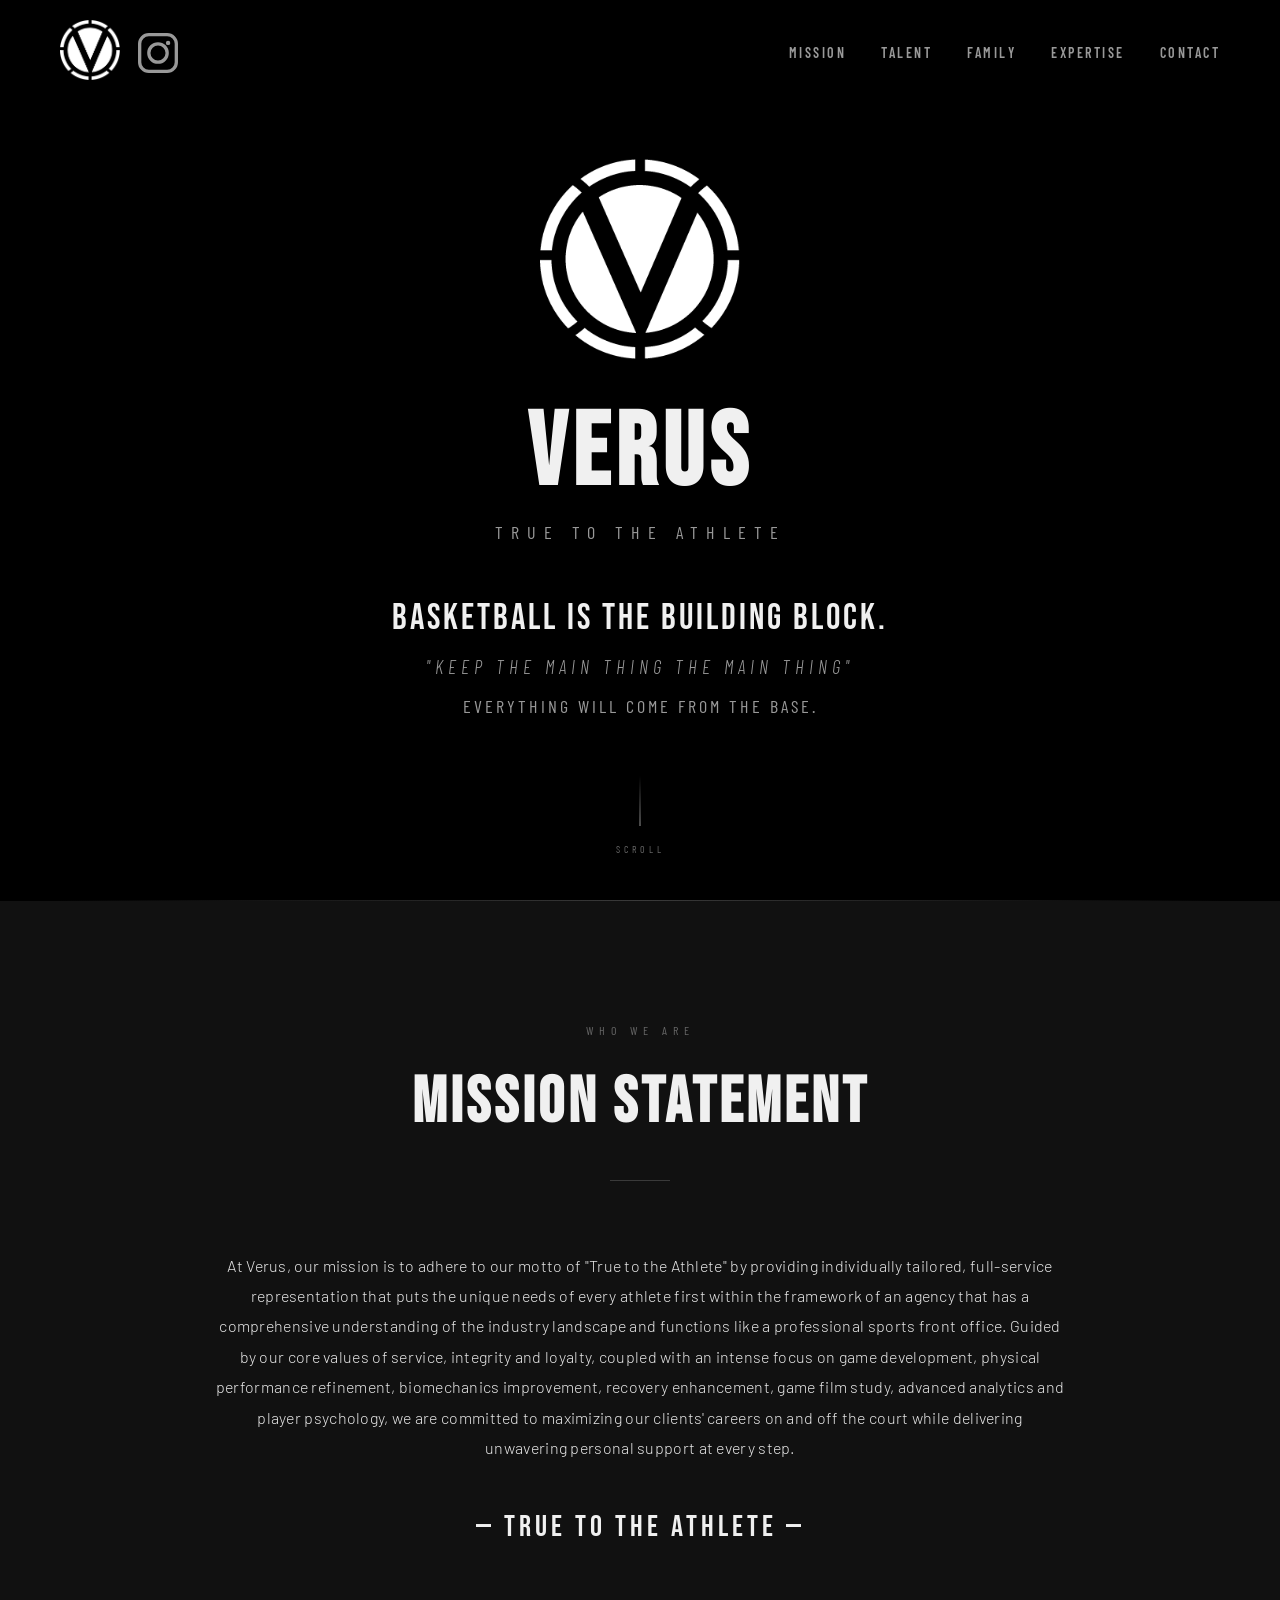
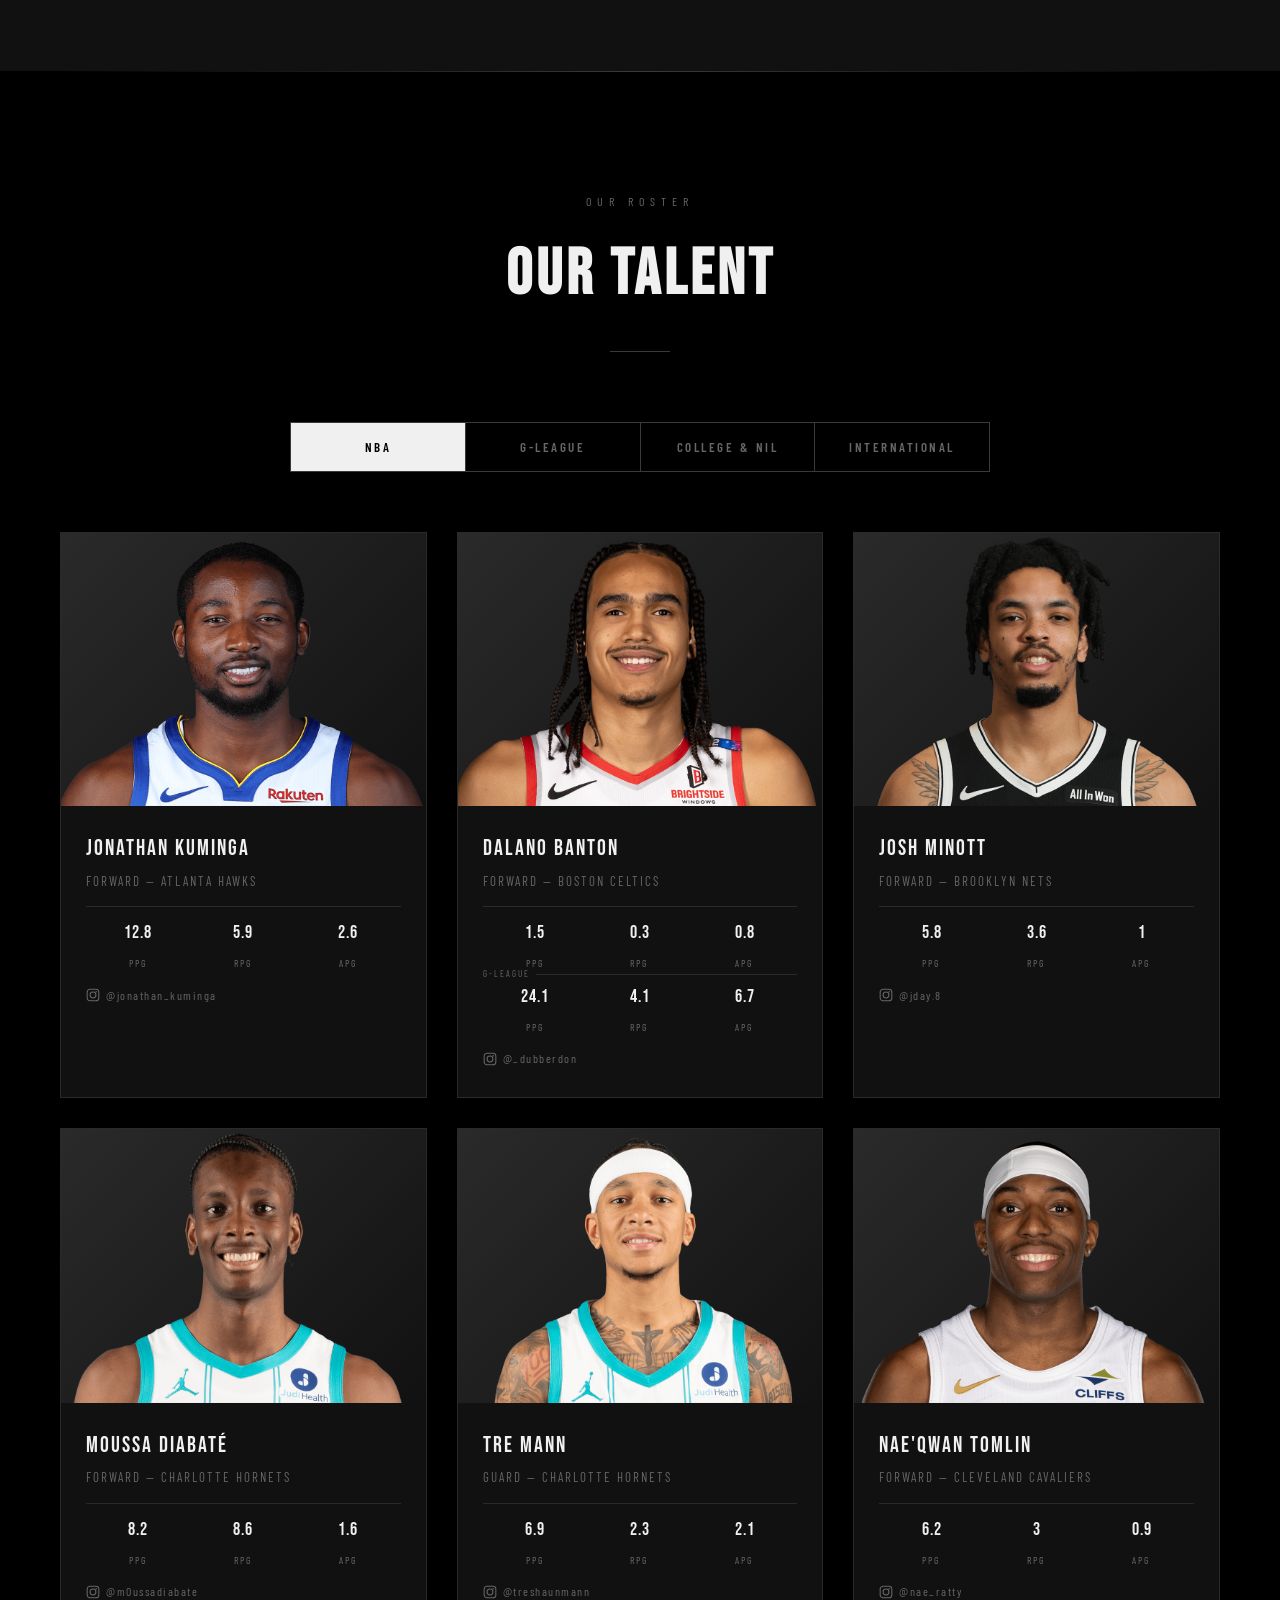
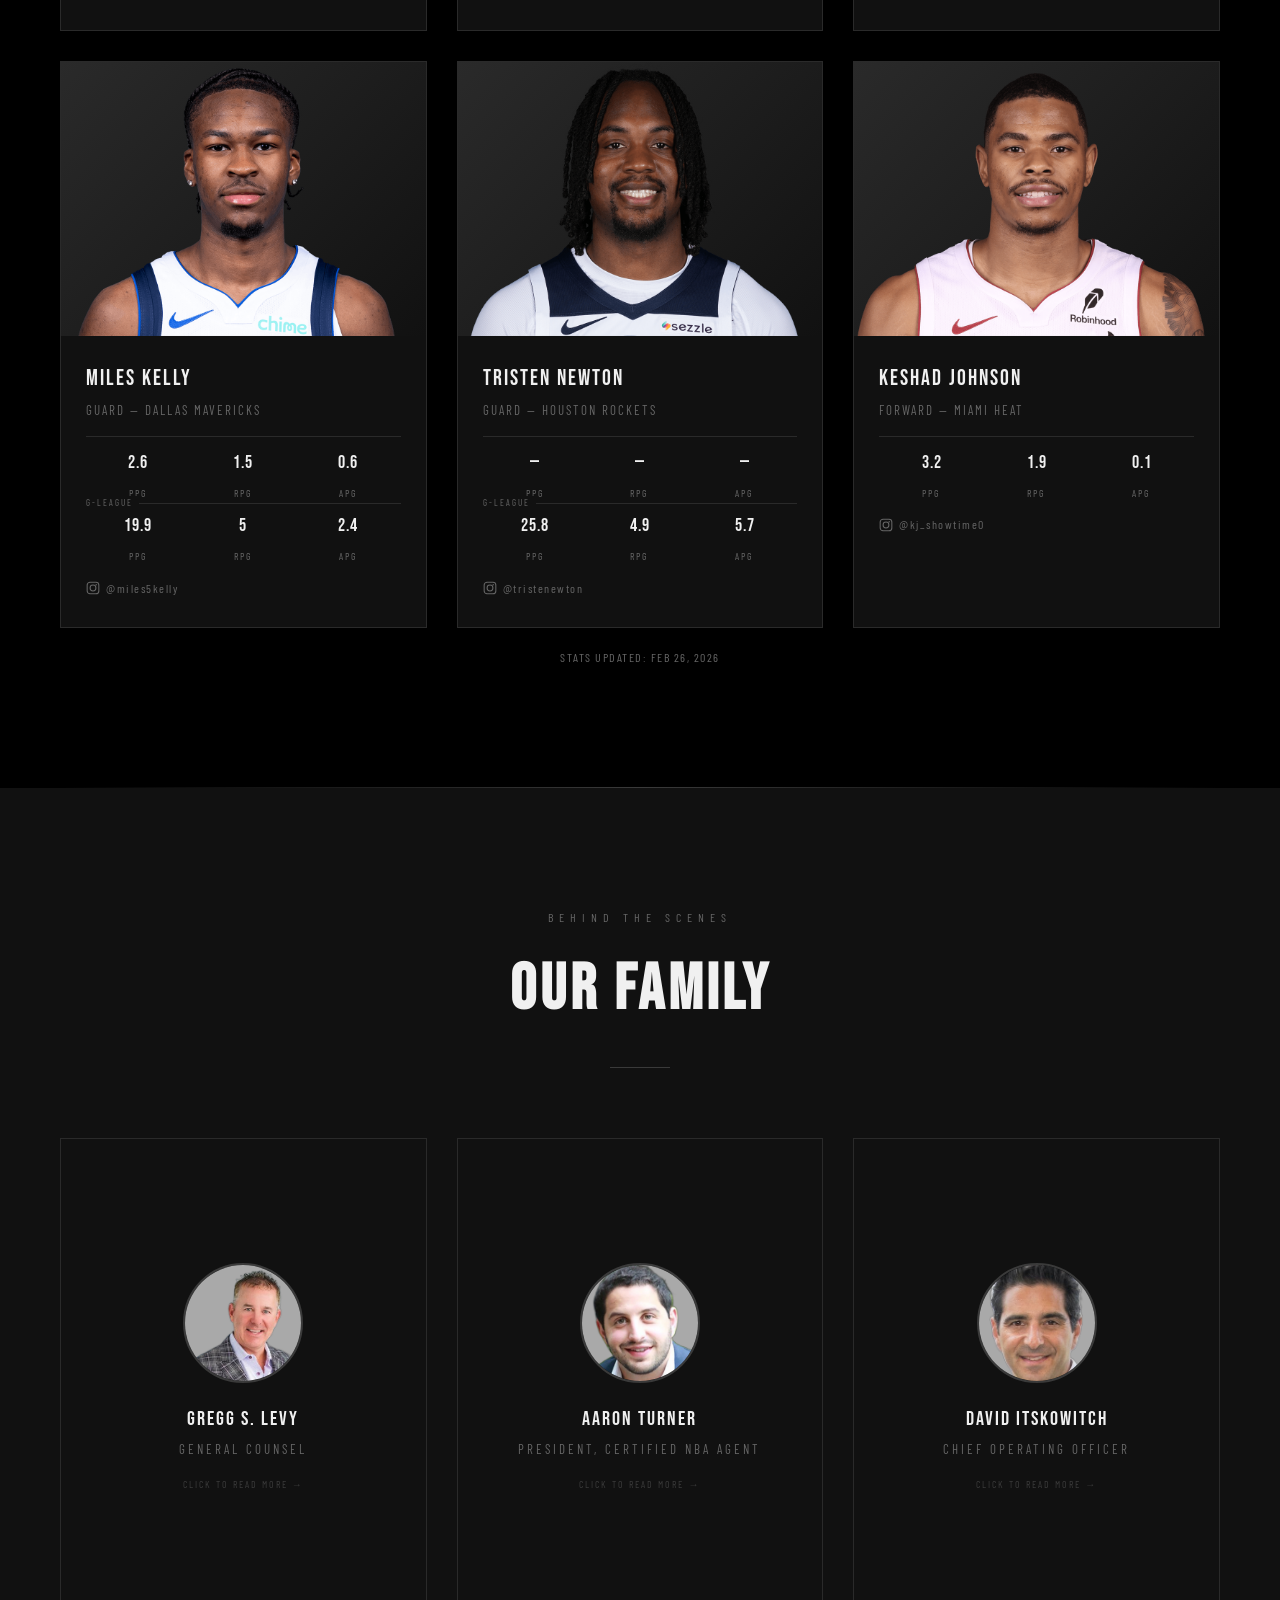
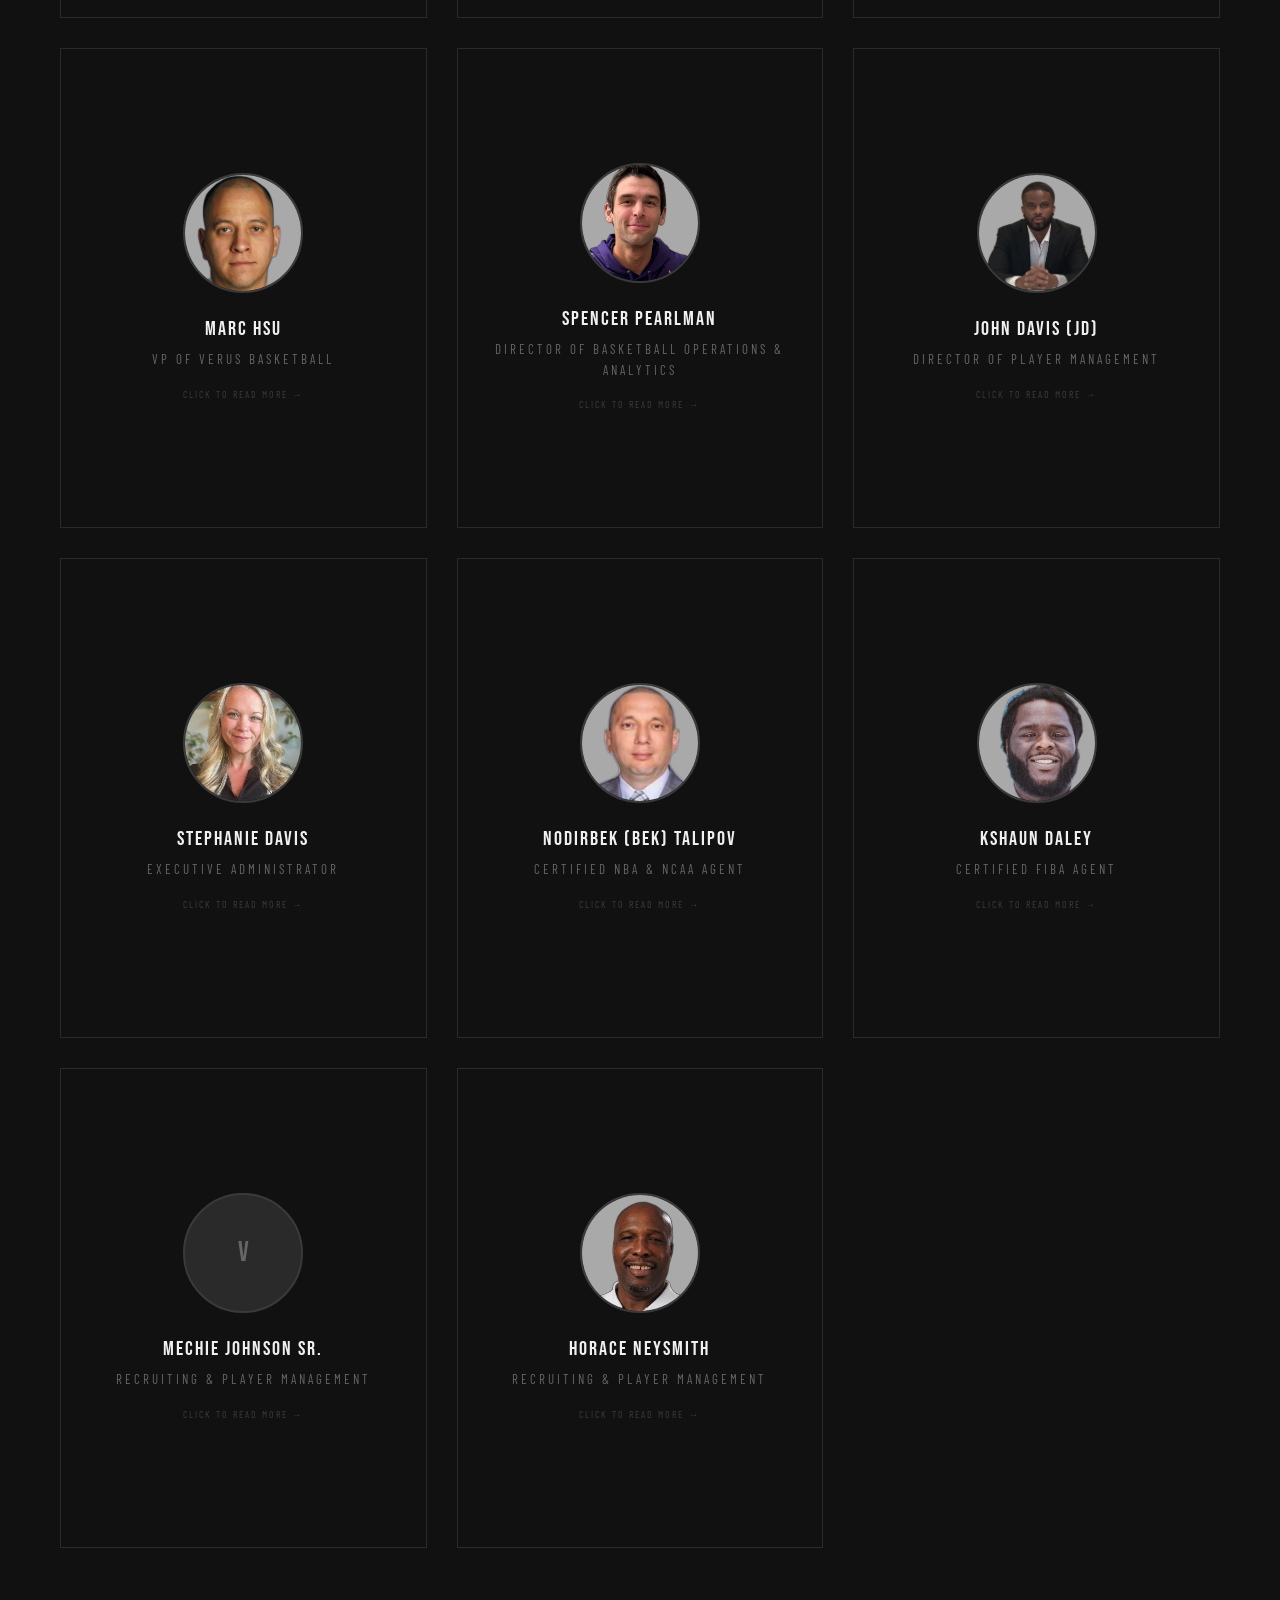
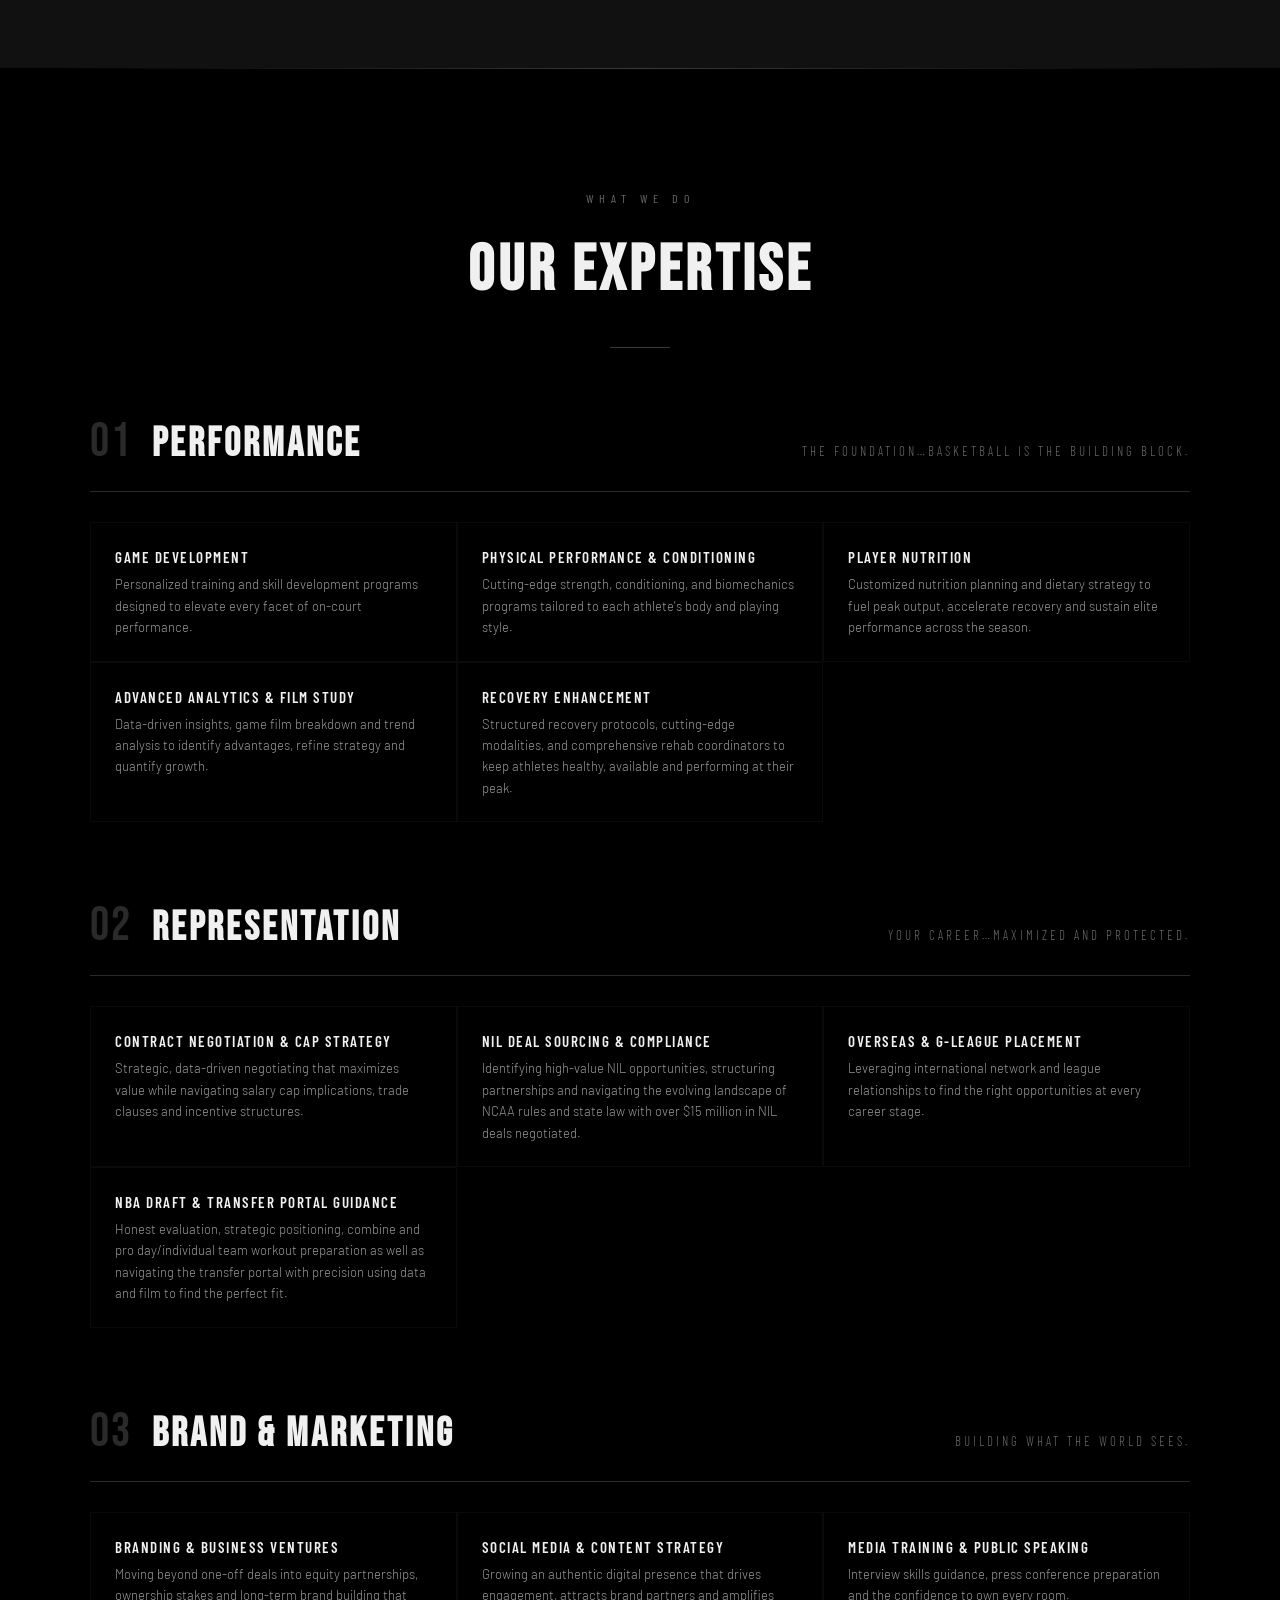
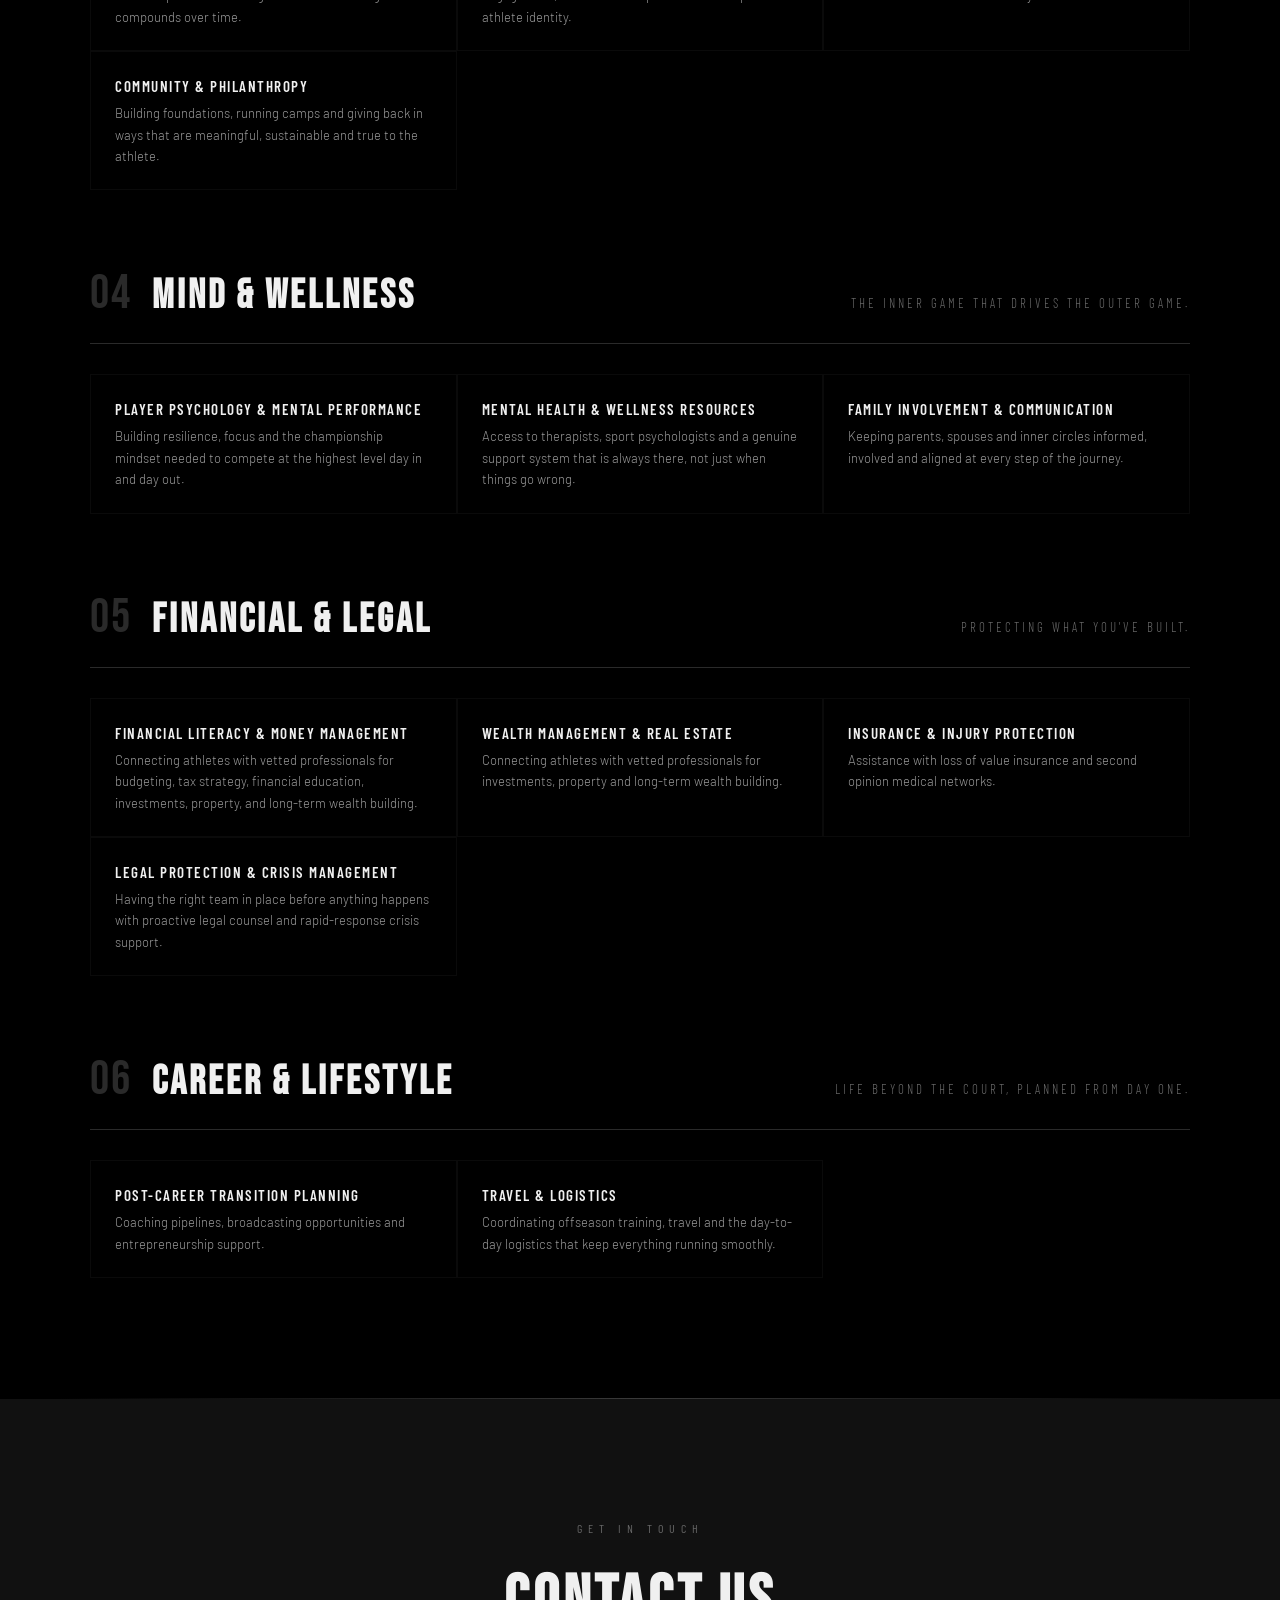
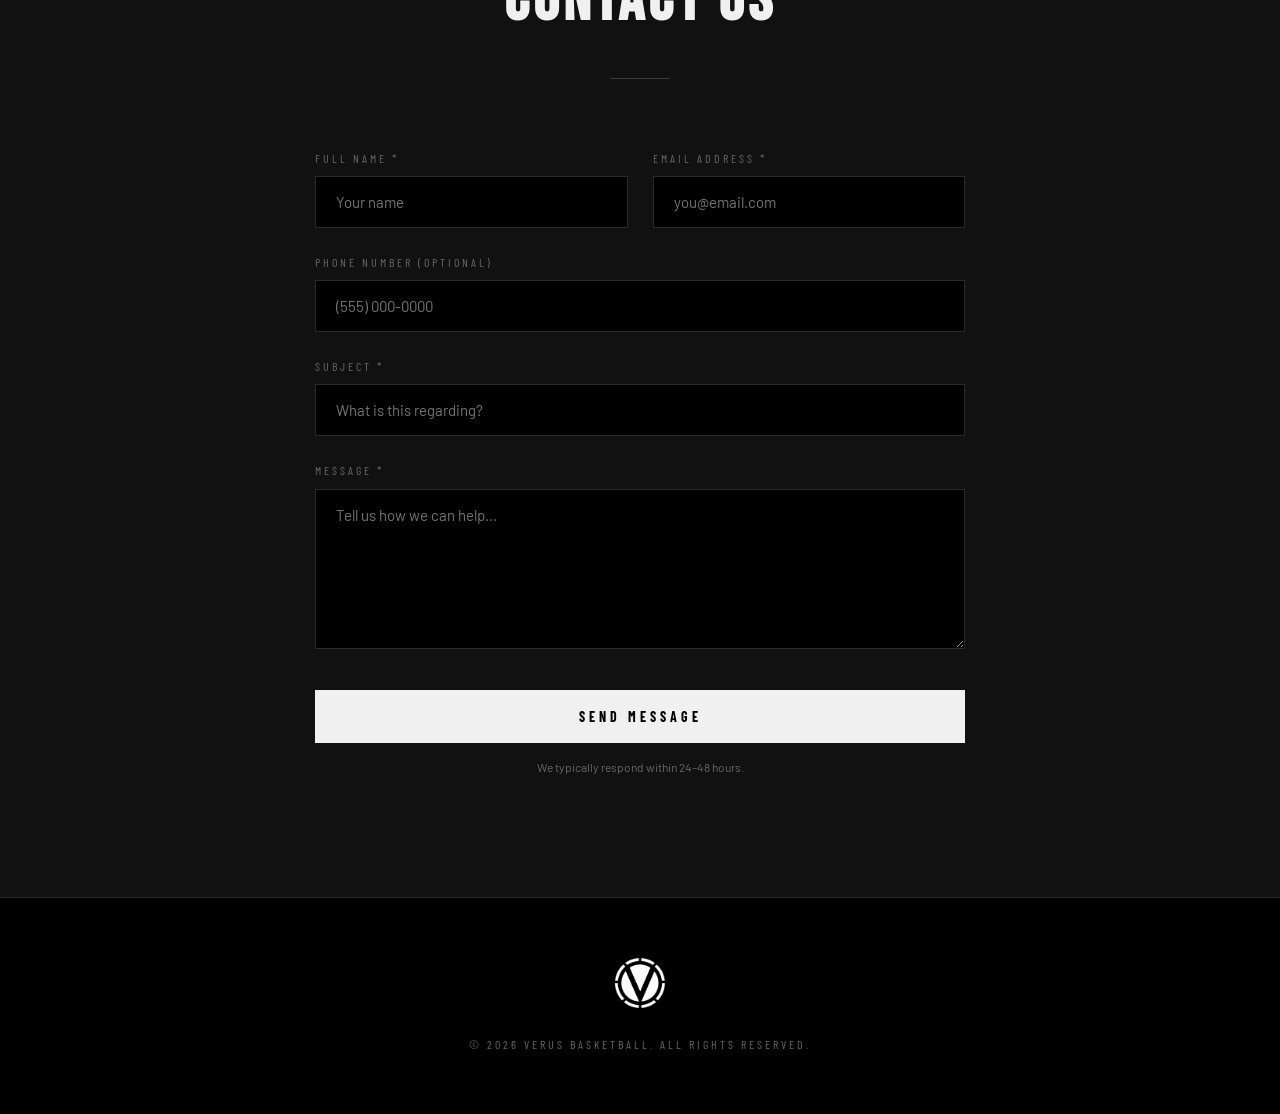
==== commit b644b490: "Update hero video to mp4 and remove expertise section video Co-Authored-By: Claude Opus 4.6 <noreply" ====
--- a/index.html
+++ b/index.html
@@ -33,7 +33,7 @@
   <div class="hero-bg"></div>
   <div class="hero-video-bg">
     <video autoplay muted loop playsinline>
-      <source src="verusinformationalvideo.m4v" type="video/mp4">
+      <source src="Verus Informational Video.mp4" type="video/mp4">
     </video>
     <div class="hero-video-overlay"></div>
   </div>
@@ -362,14 +362,6 @@
     <div class="section-line"></div>
   </div>
 
-  <div class="expertise-video reveal">
-    <div class="video-wrapper">
-      <video controls playsinline>
-        <source src="verusinformationalvideo.m4v" type="video/mp4">
-      </video>
-    </div>
-  </div>
-
   <div class="expertise-pillars">
 
     <!-- PILLAR 1 -->
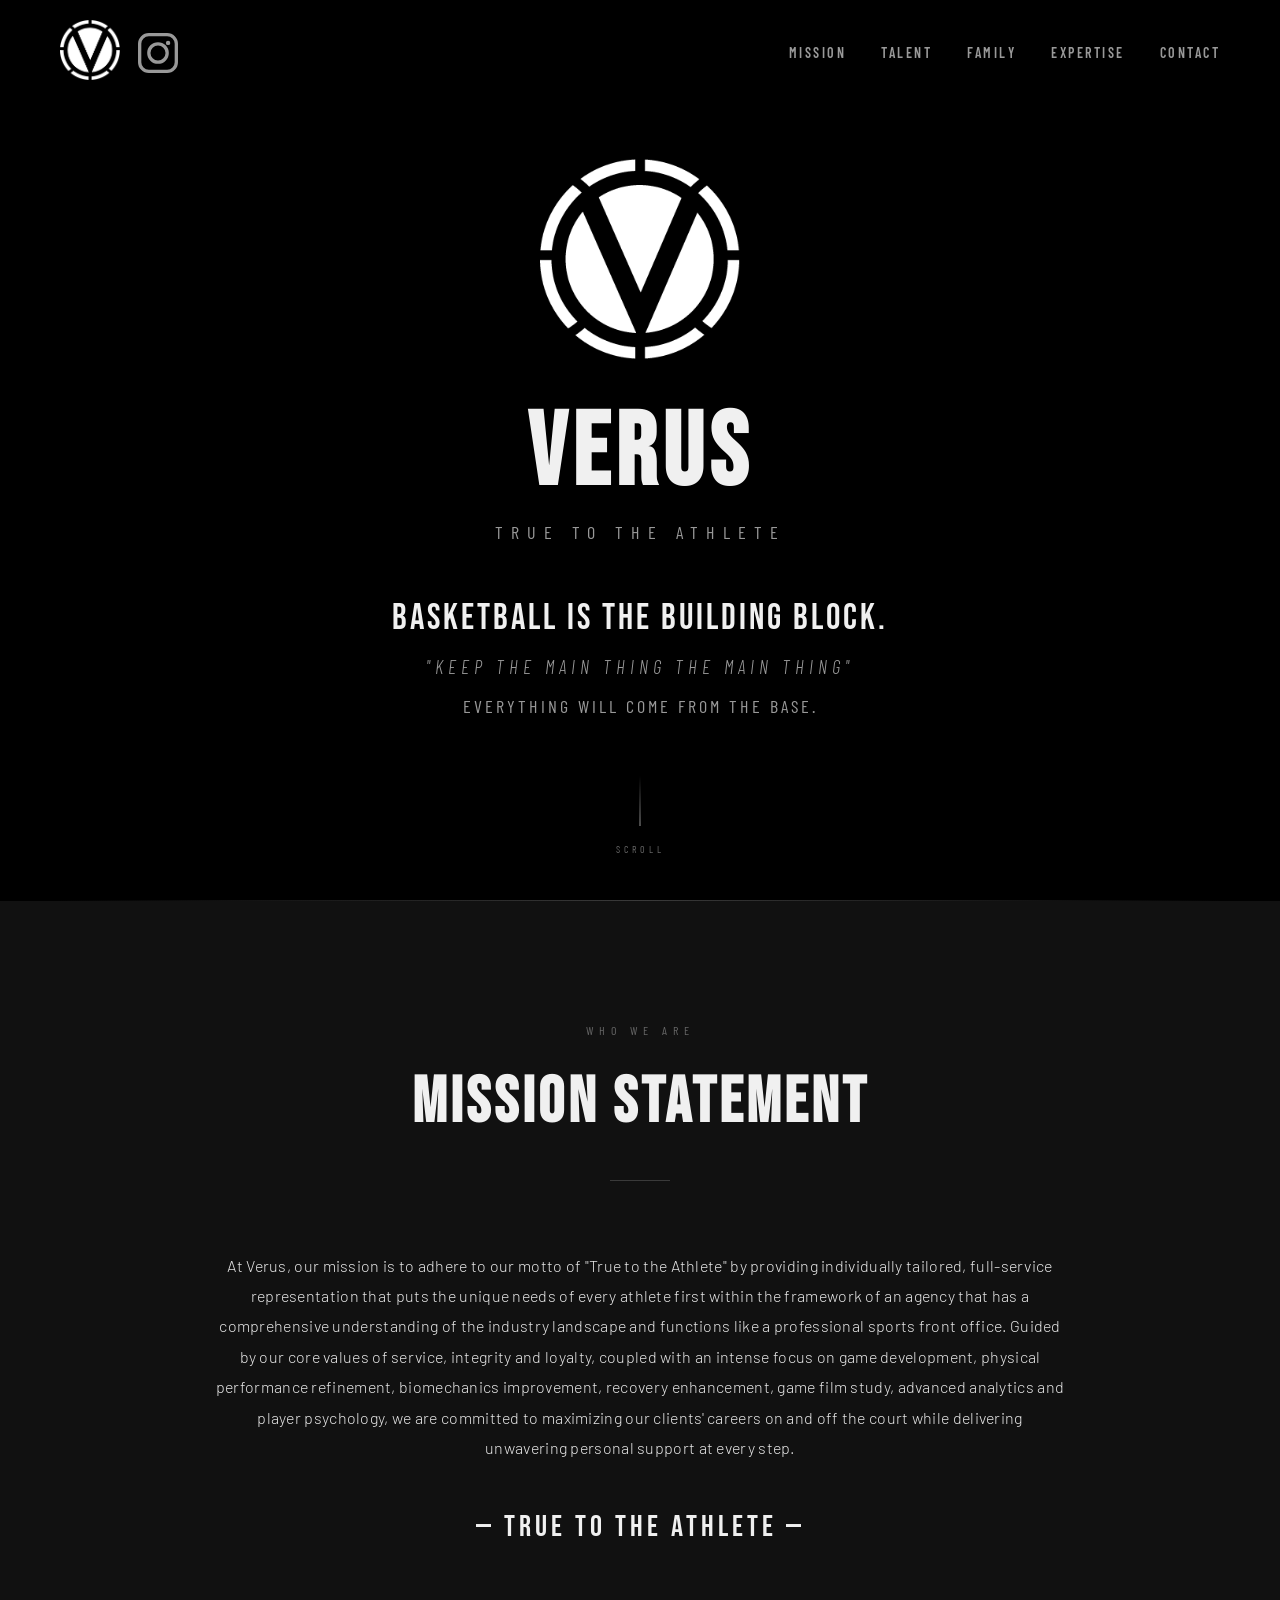
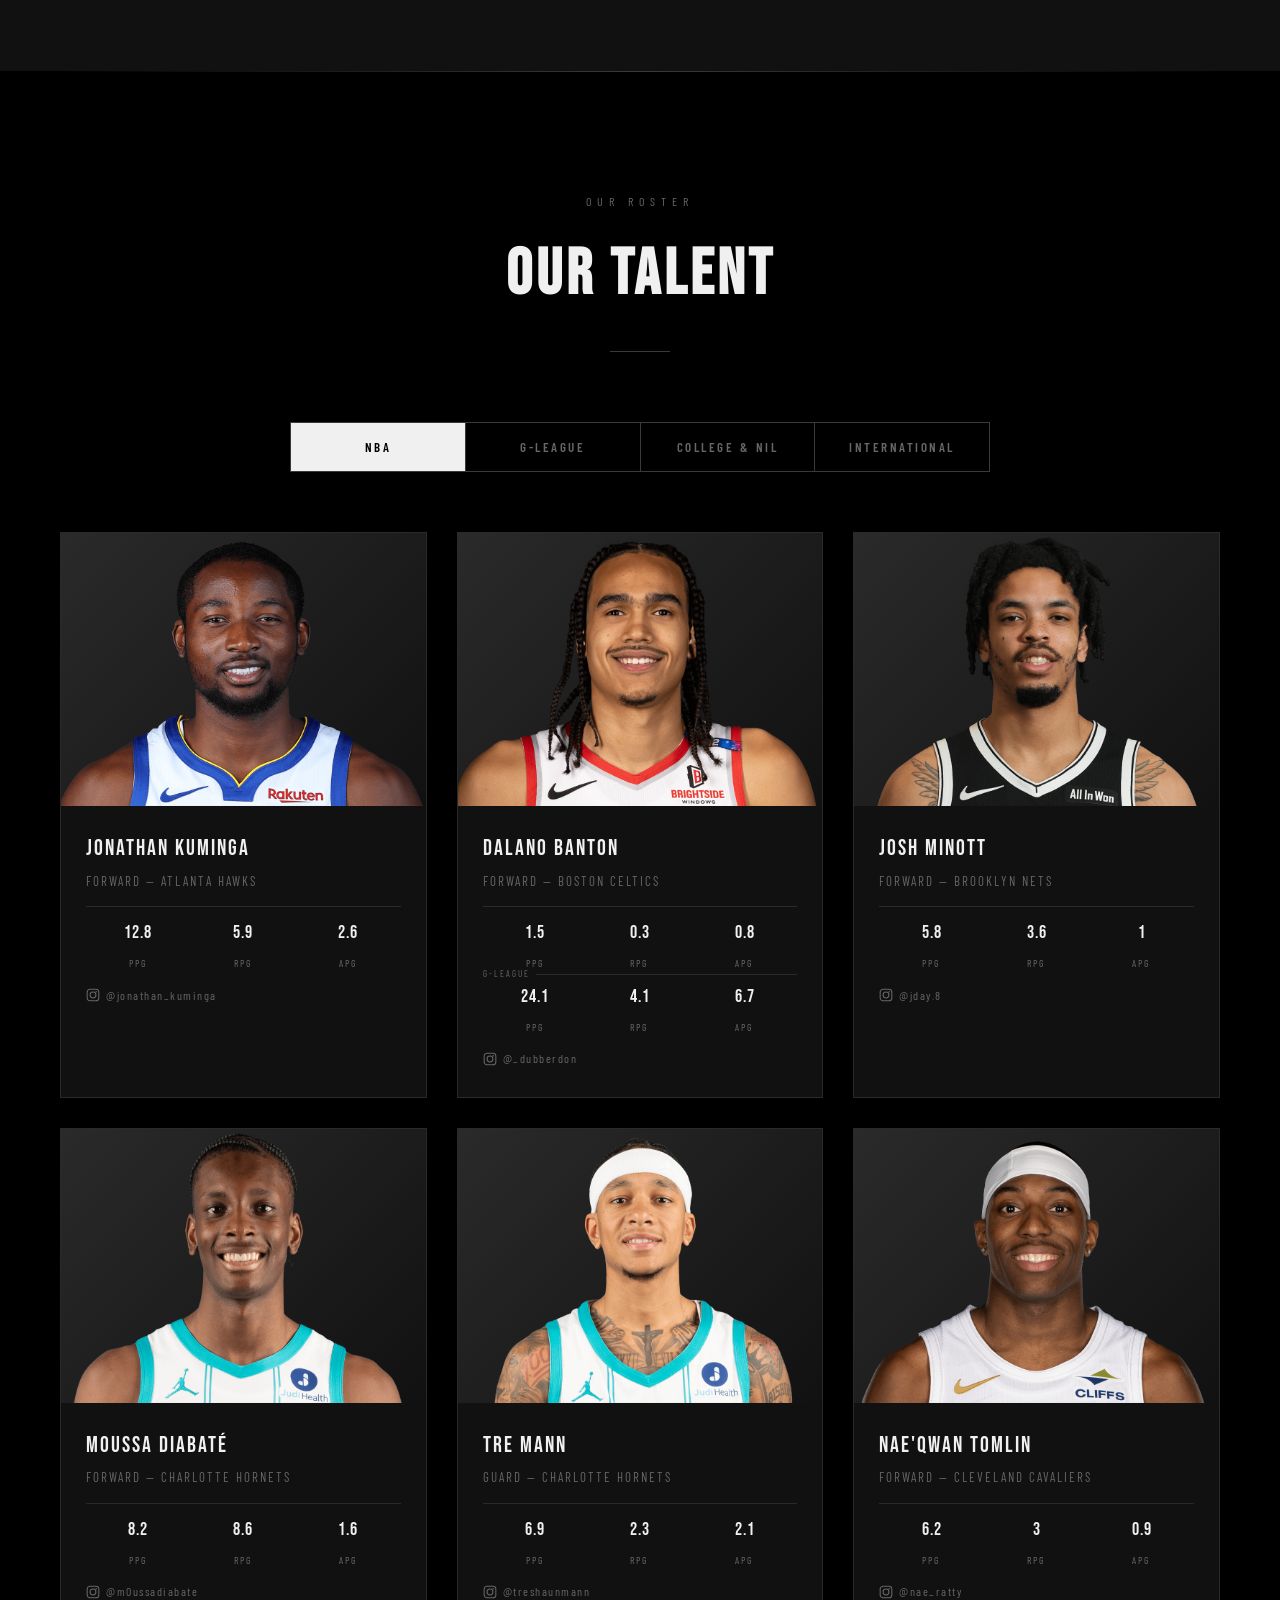
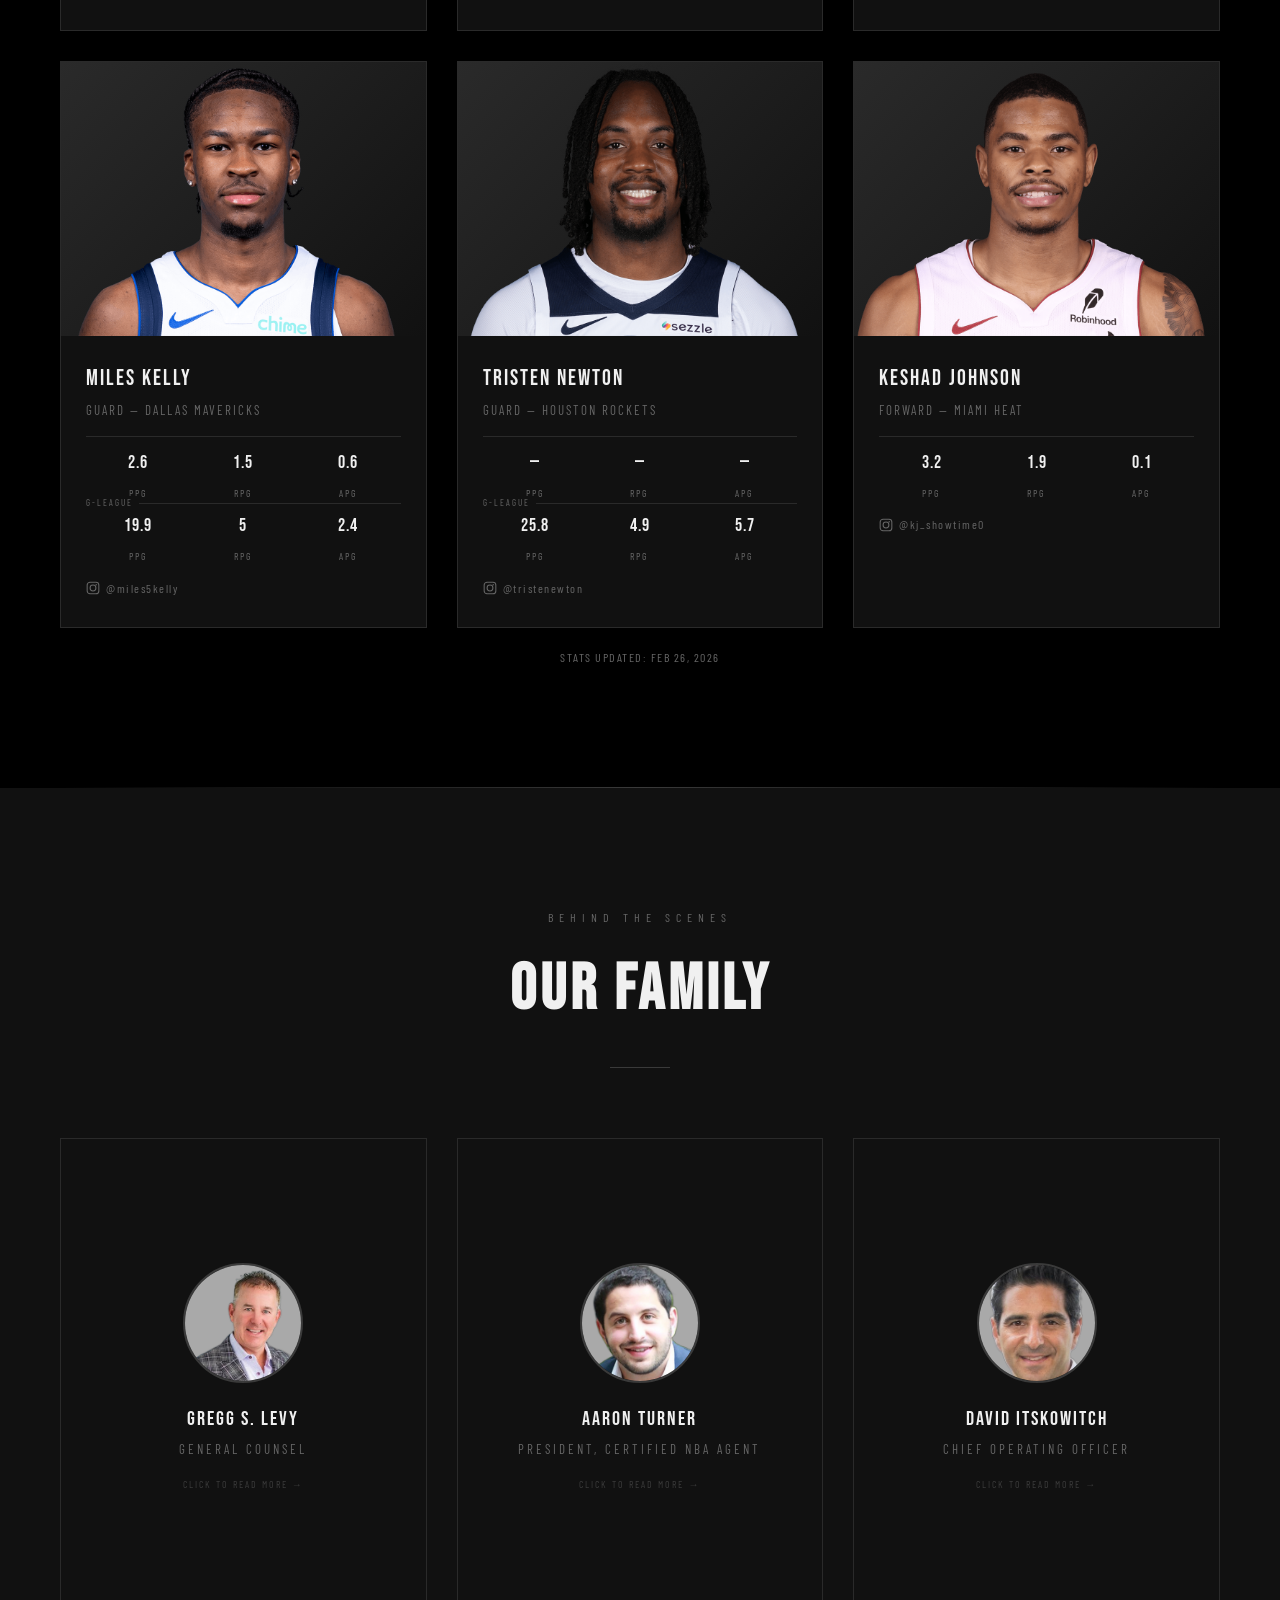
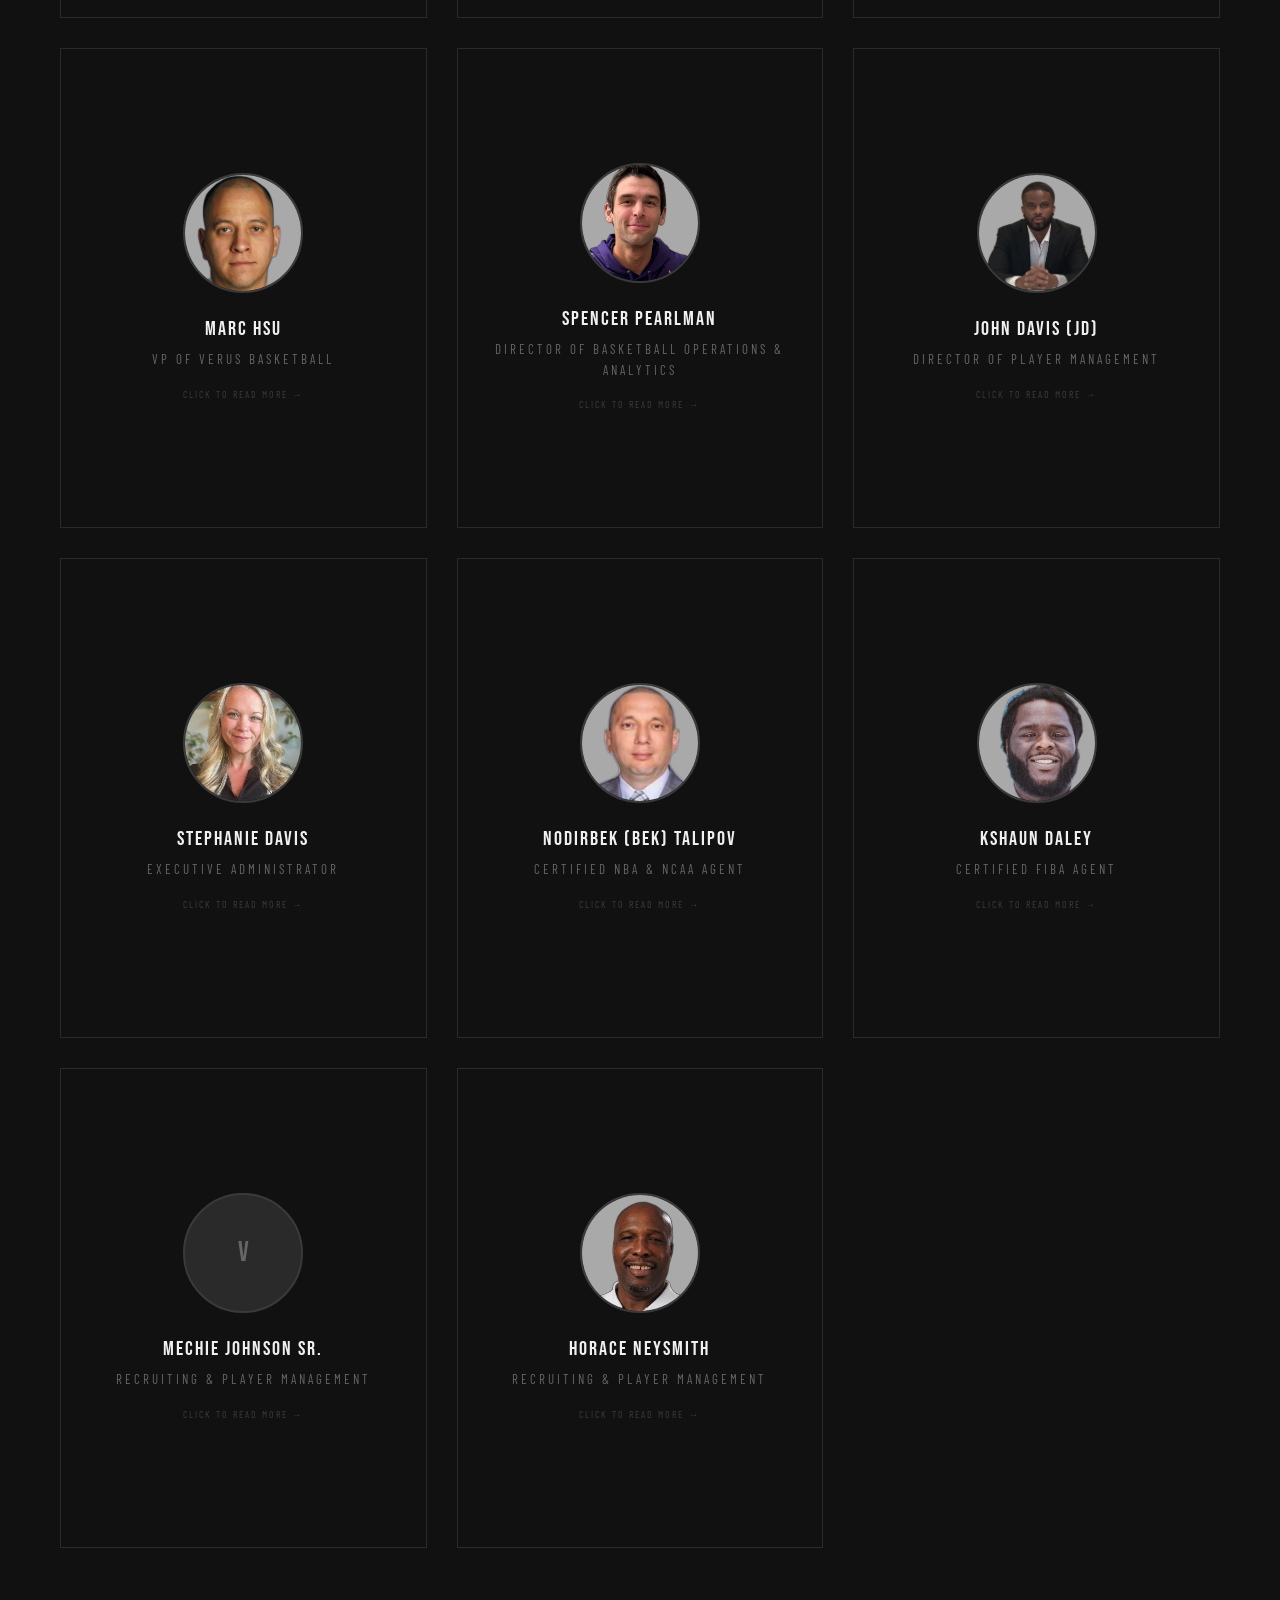
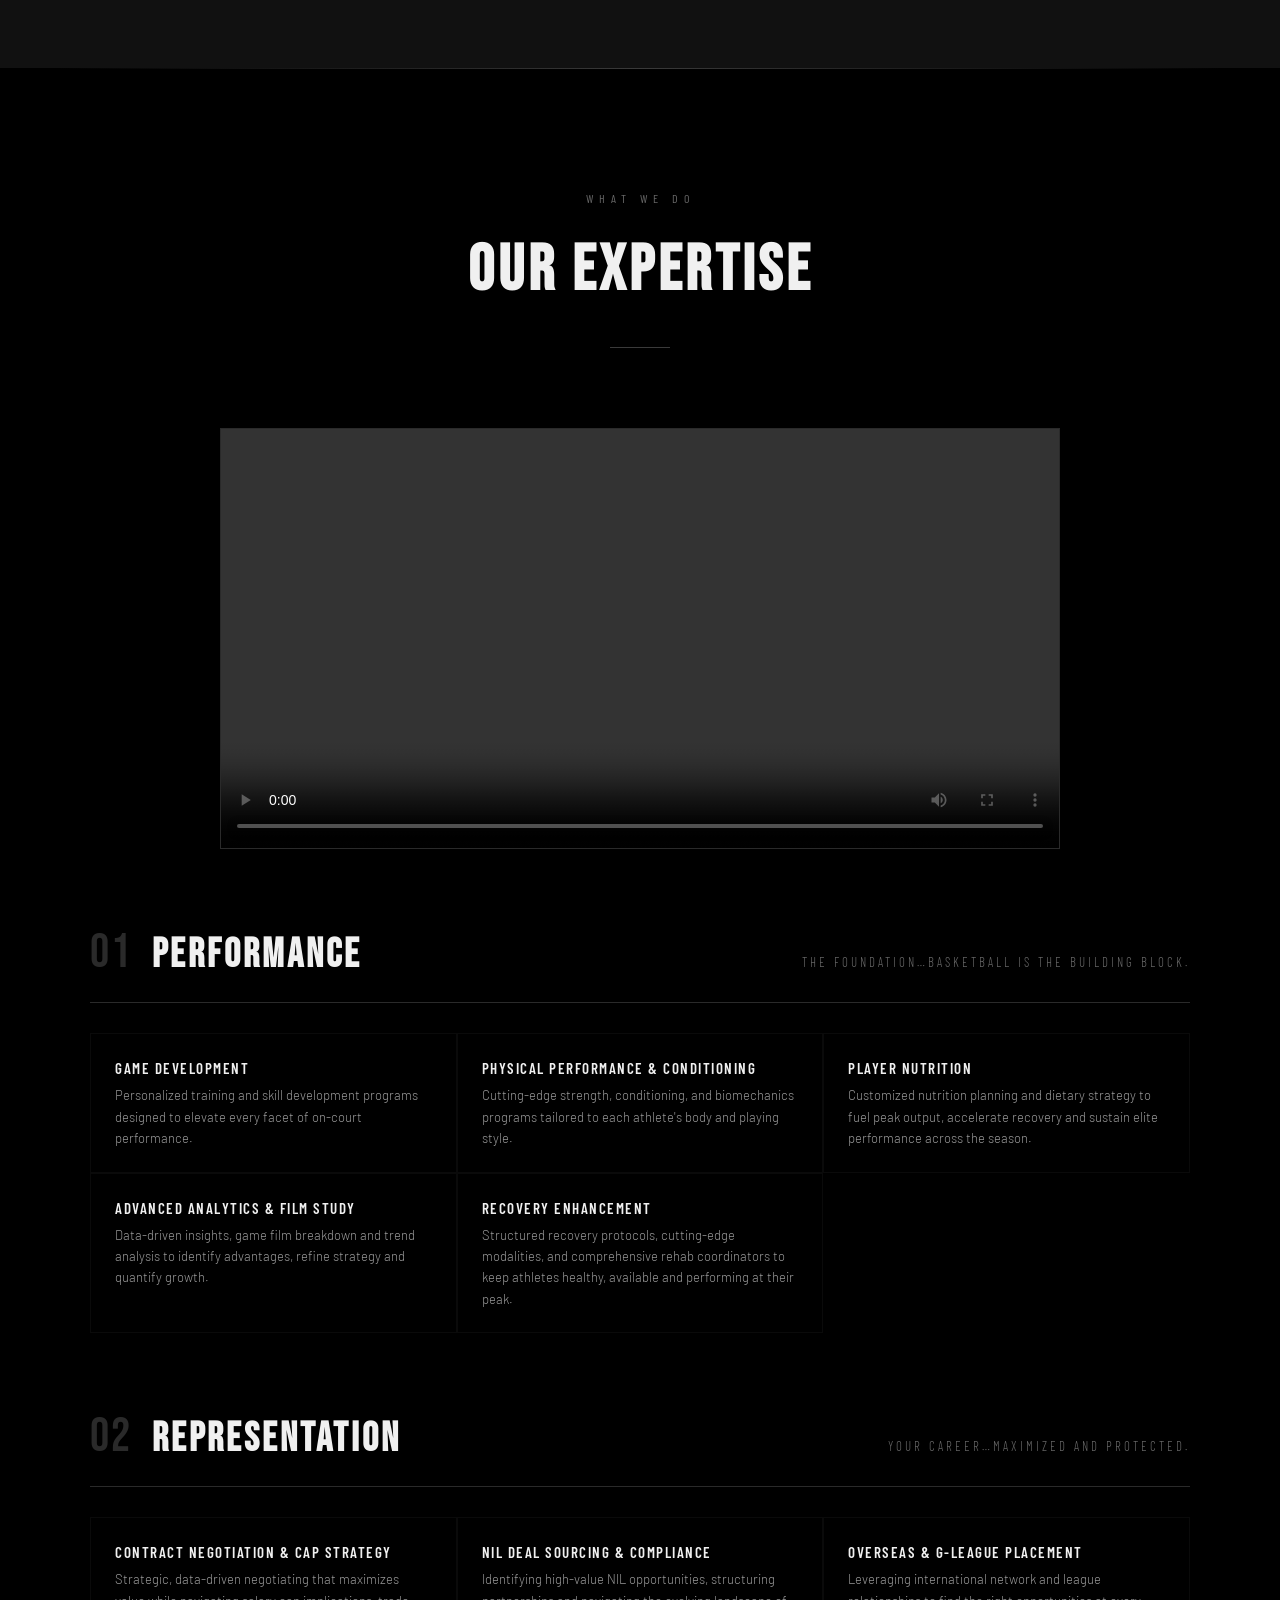
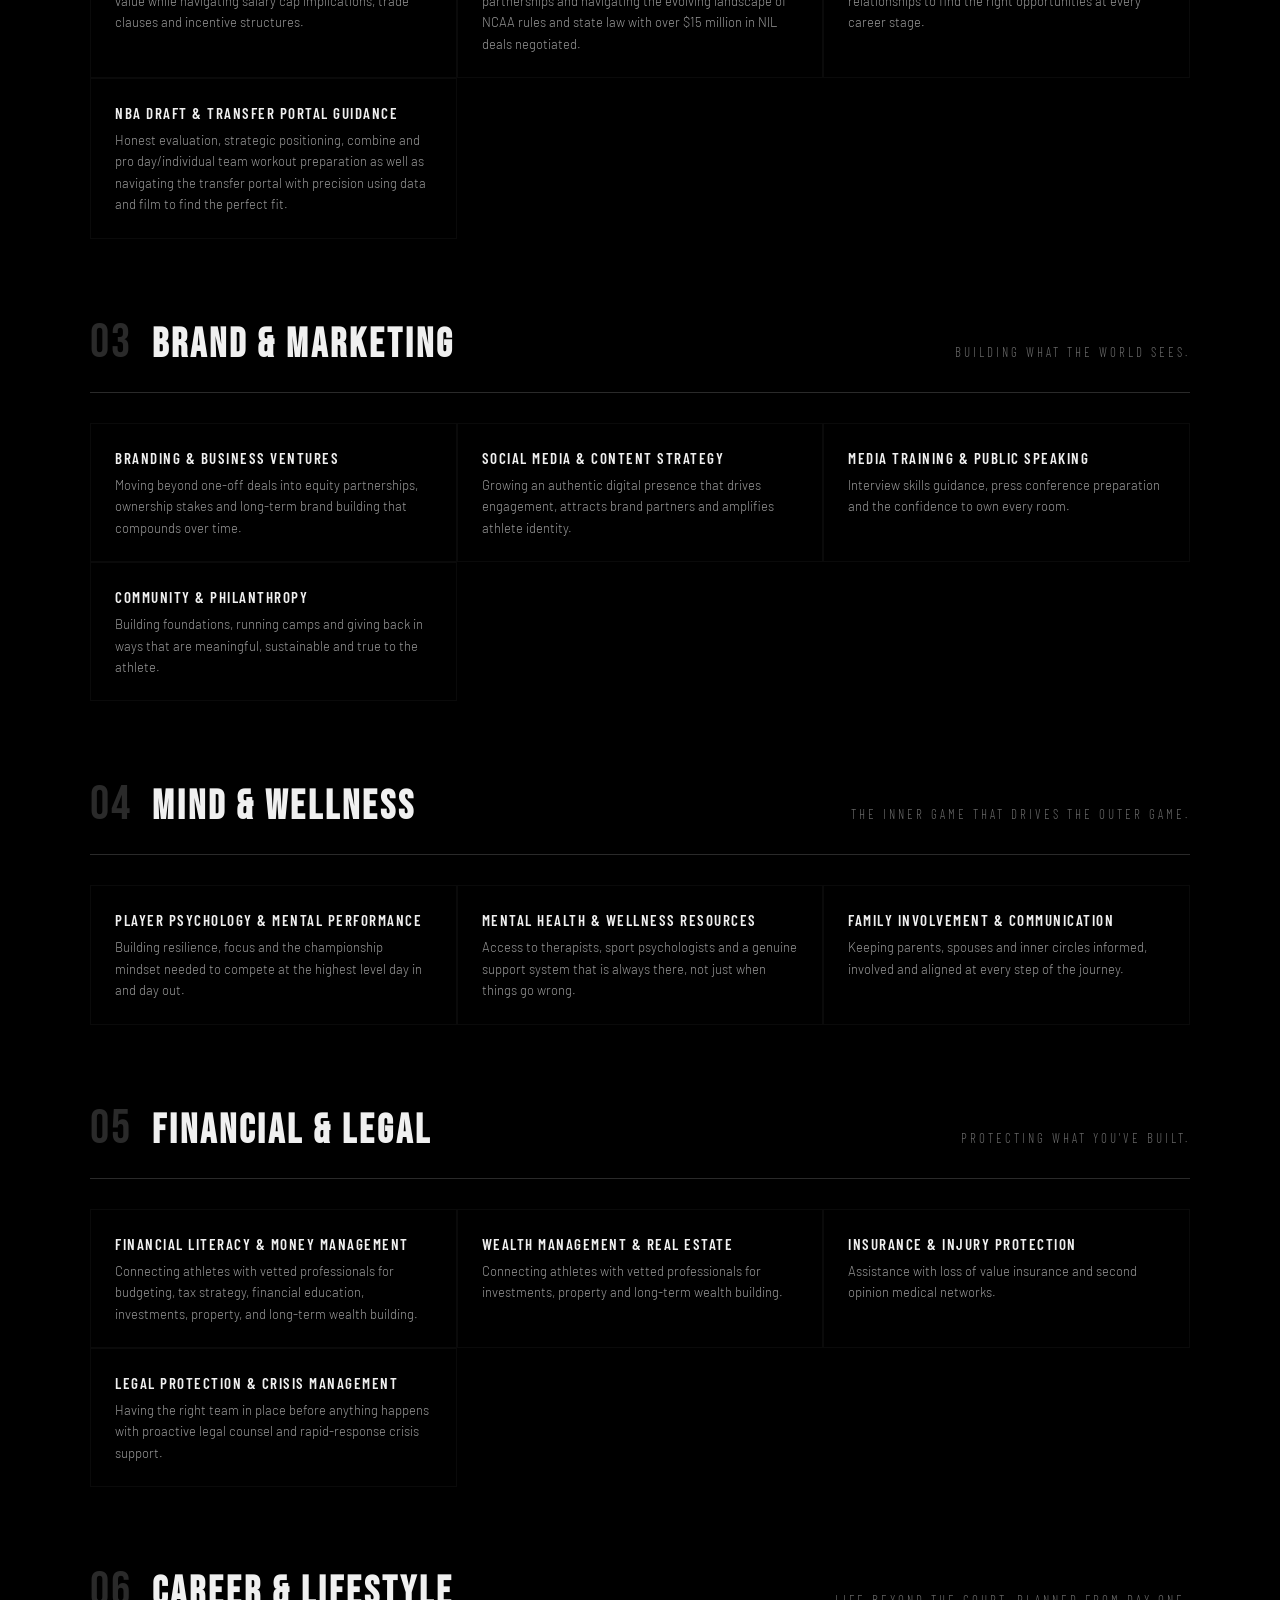
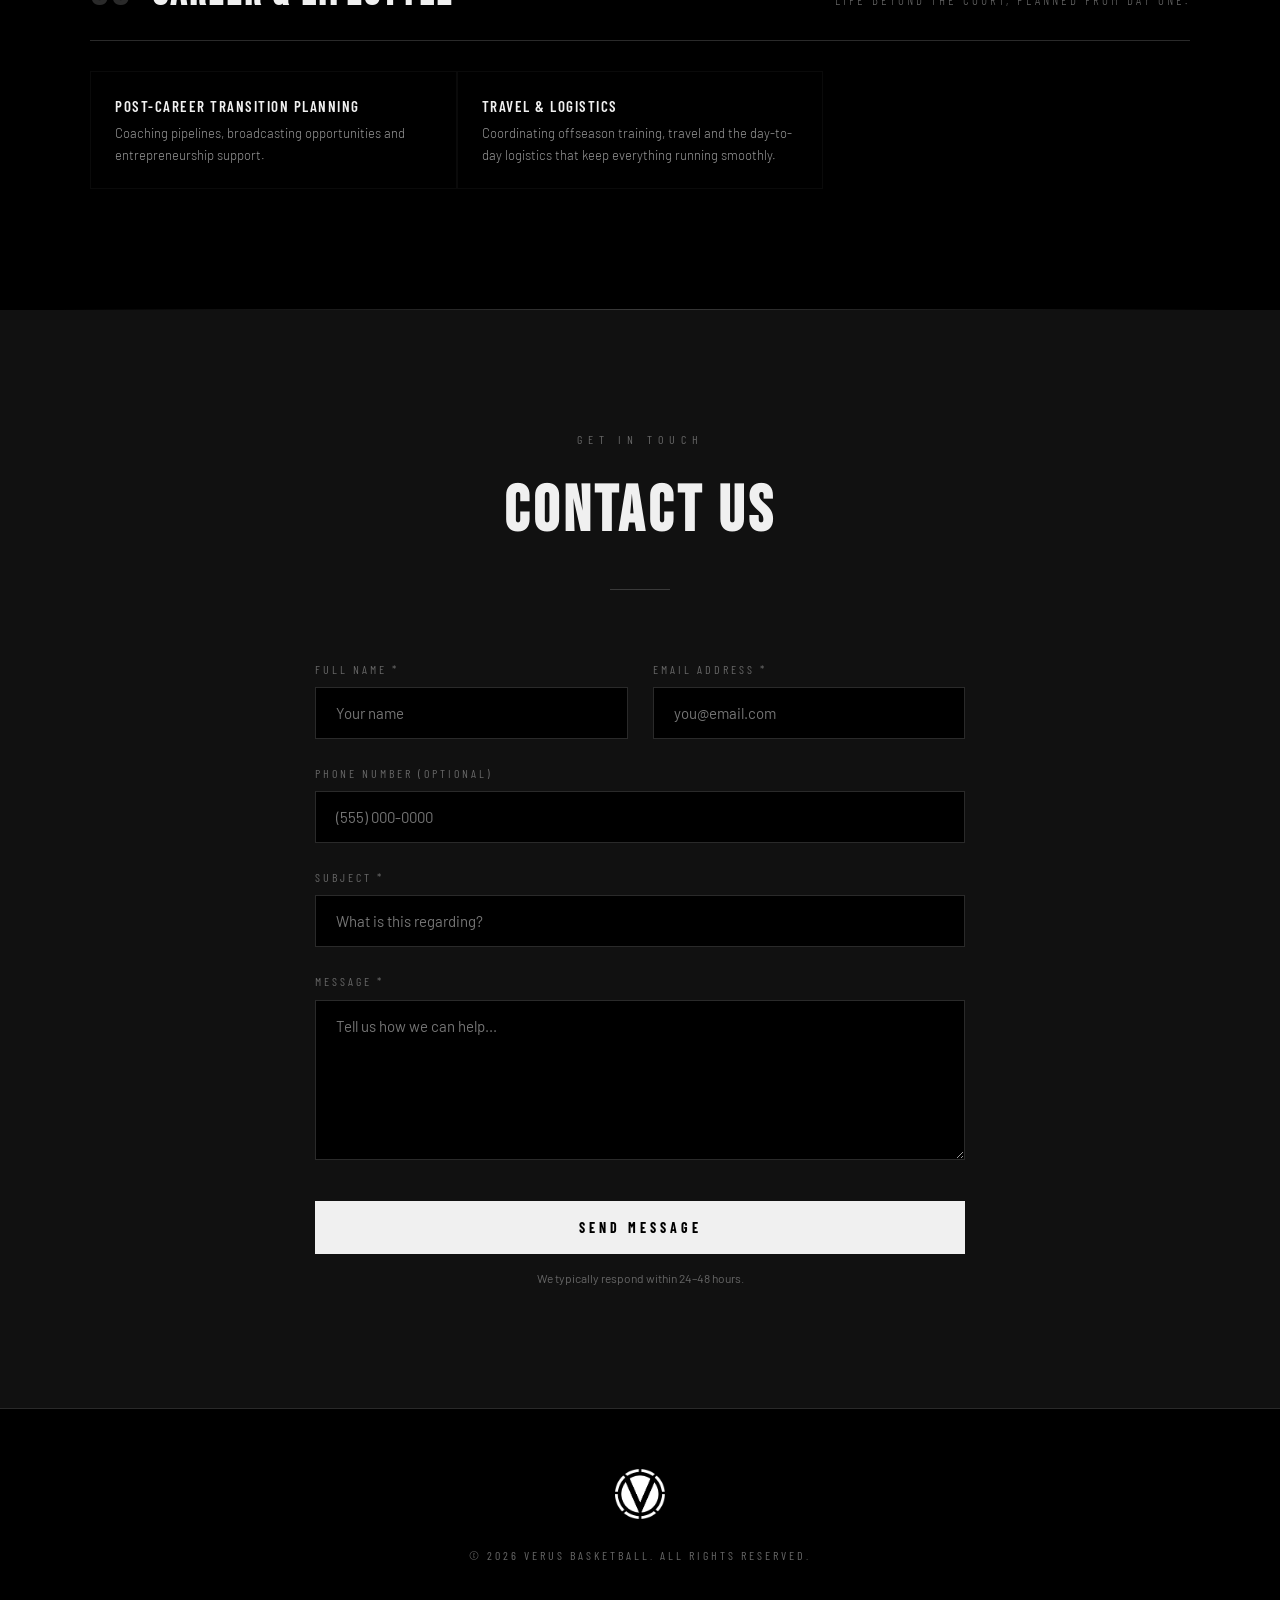
==== commit 7241fe90: "Update hero and expertise videos to VerusHolder_2.m4v and restore expertise section video Co-Authore" ====
--- a/index.html
+++ b/index.html
@@ -33,7 +33,7 @@
   <div class="hero-bg"></div>
   <div class="hero-video-bg">
     <video autoplay muted loop playsinline>
-      <source src="Verus Informational Video.mp4" type="video/mp4">
+      <source src="VerusHolder_2.m4v" type="video/mp4">
     </video>
     <div class="hero-video-overlay"></div>
   </div>
@@ -362,6 +362,14 @@
     <div class="section-line"></div>
   </div>
 
+  <div class="expertise-video reveal">
+    <div class="video-wrapper">
+      <video controls playsinline>
+        <source src="VerusHolder_2.m4v" type="video/mp4">
+      </video>
+    </div>
+  </div>
+
   <div class="expertise-pillars">
 
     <!-- PILLAR 1 -->
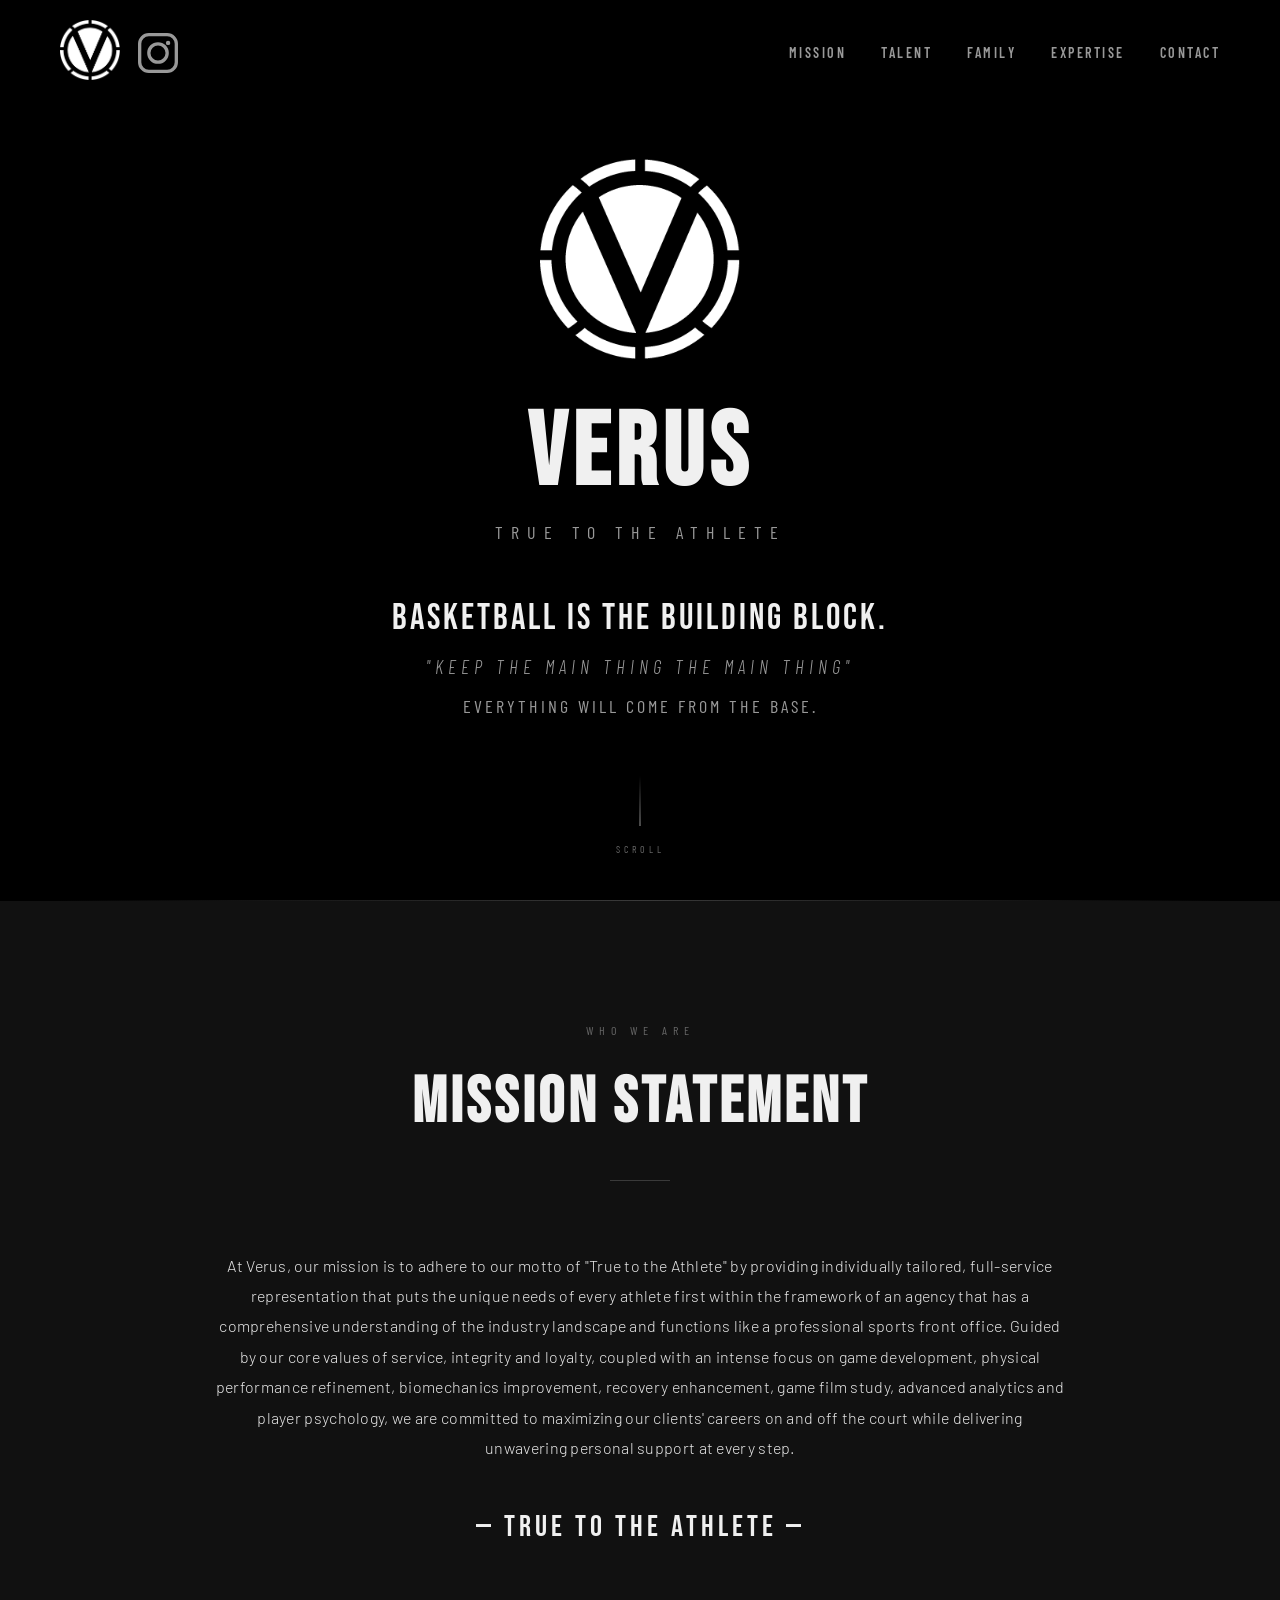
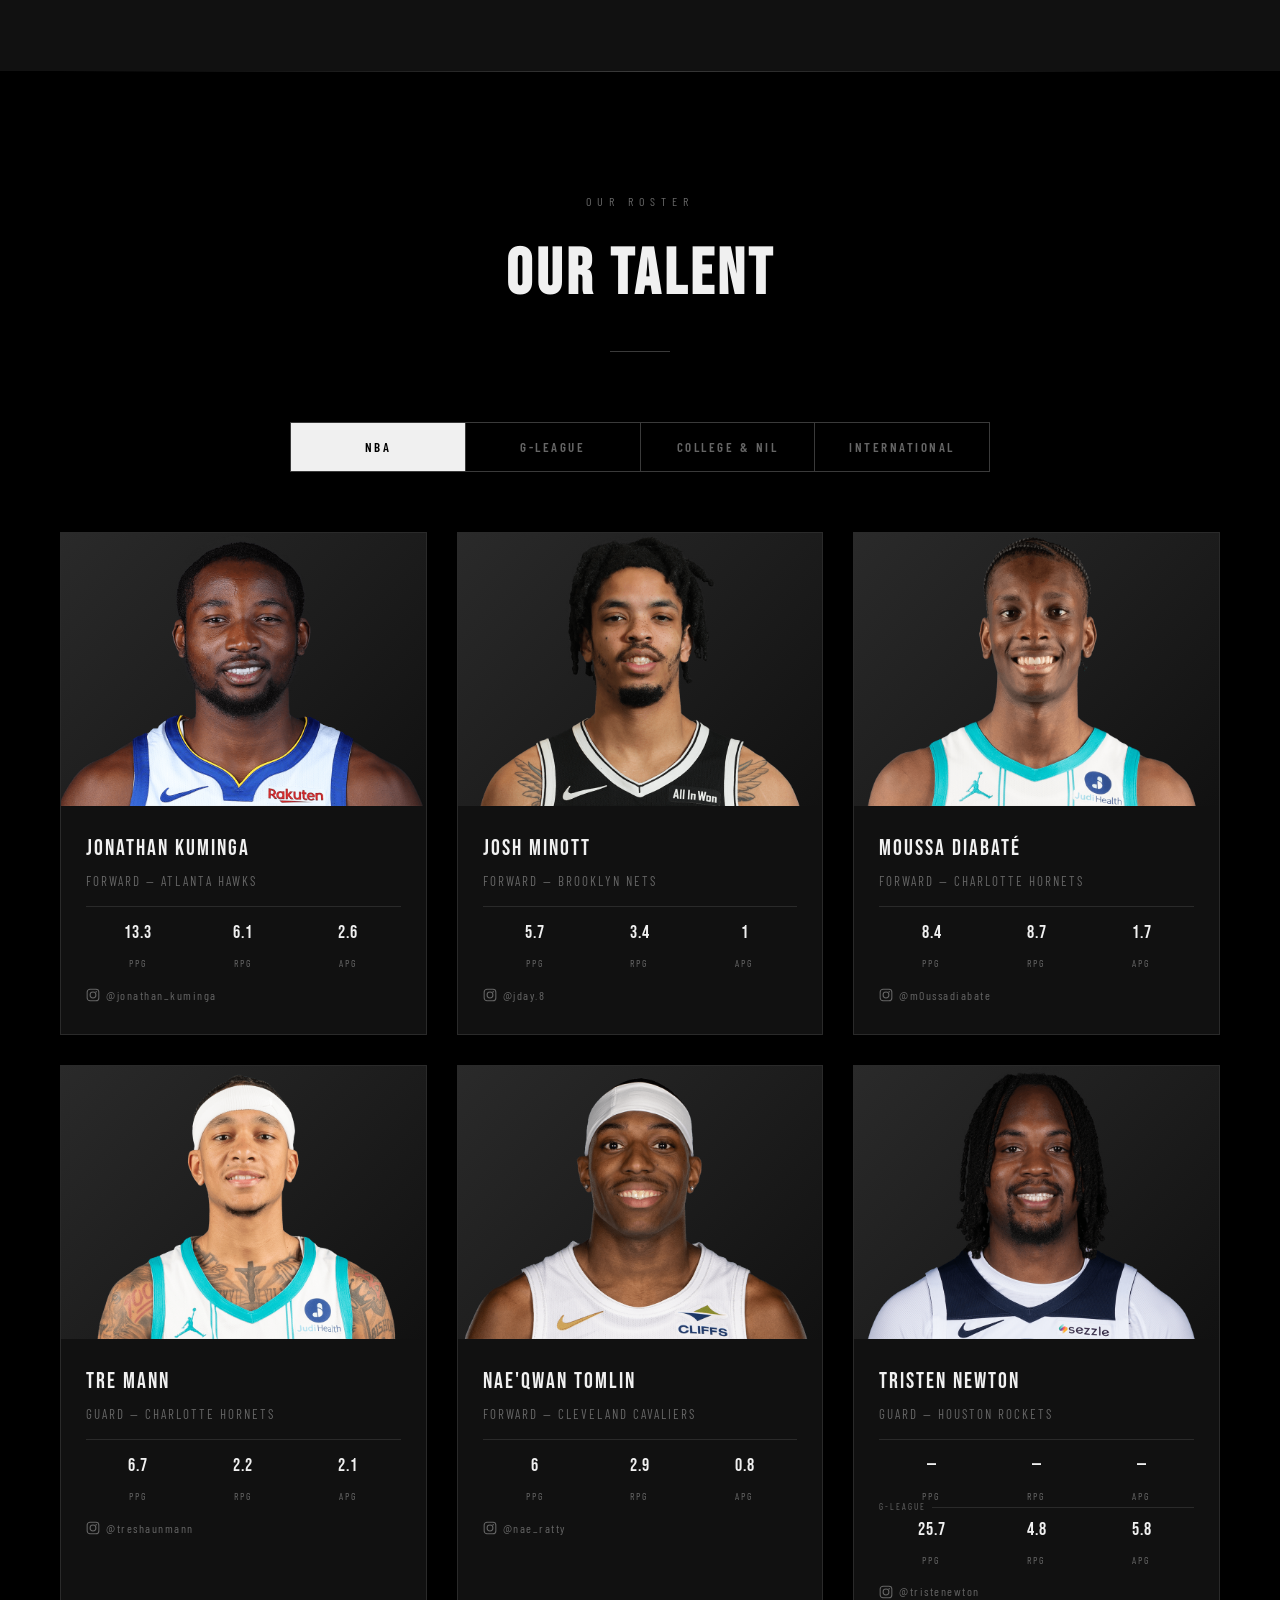
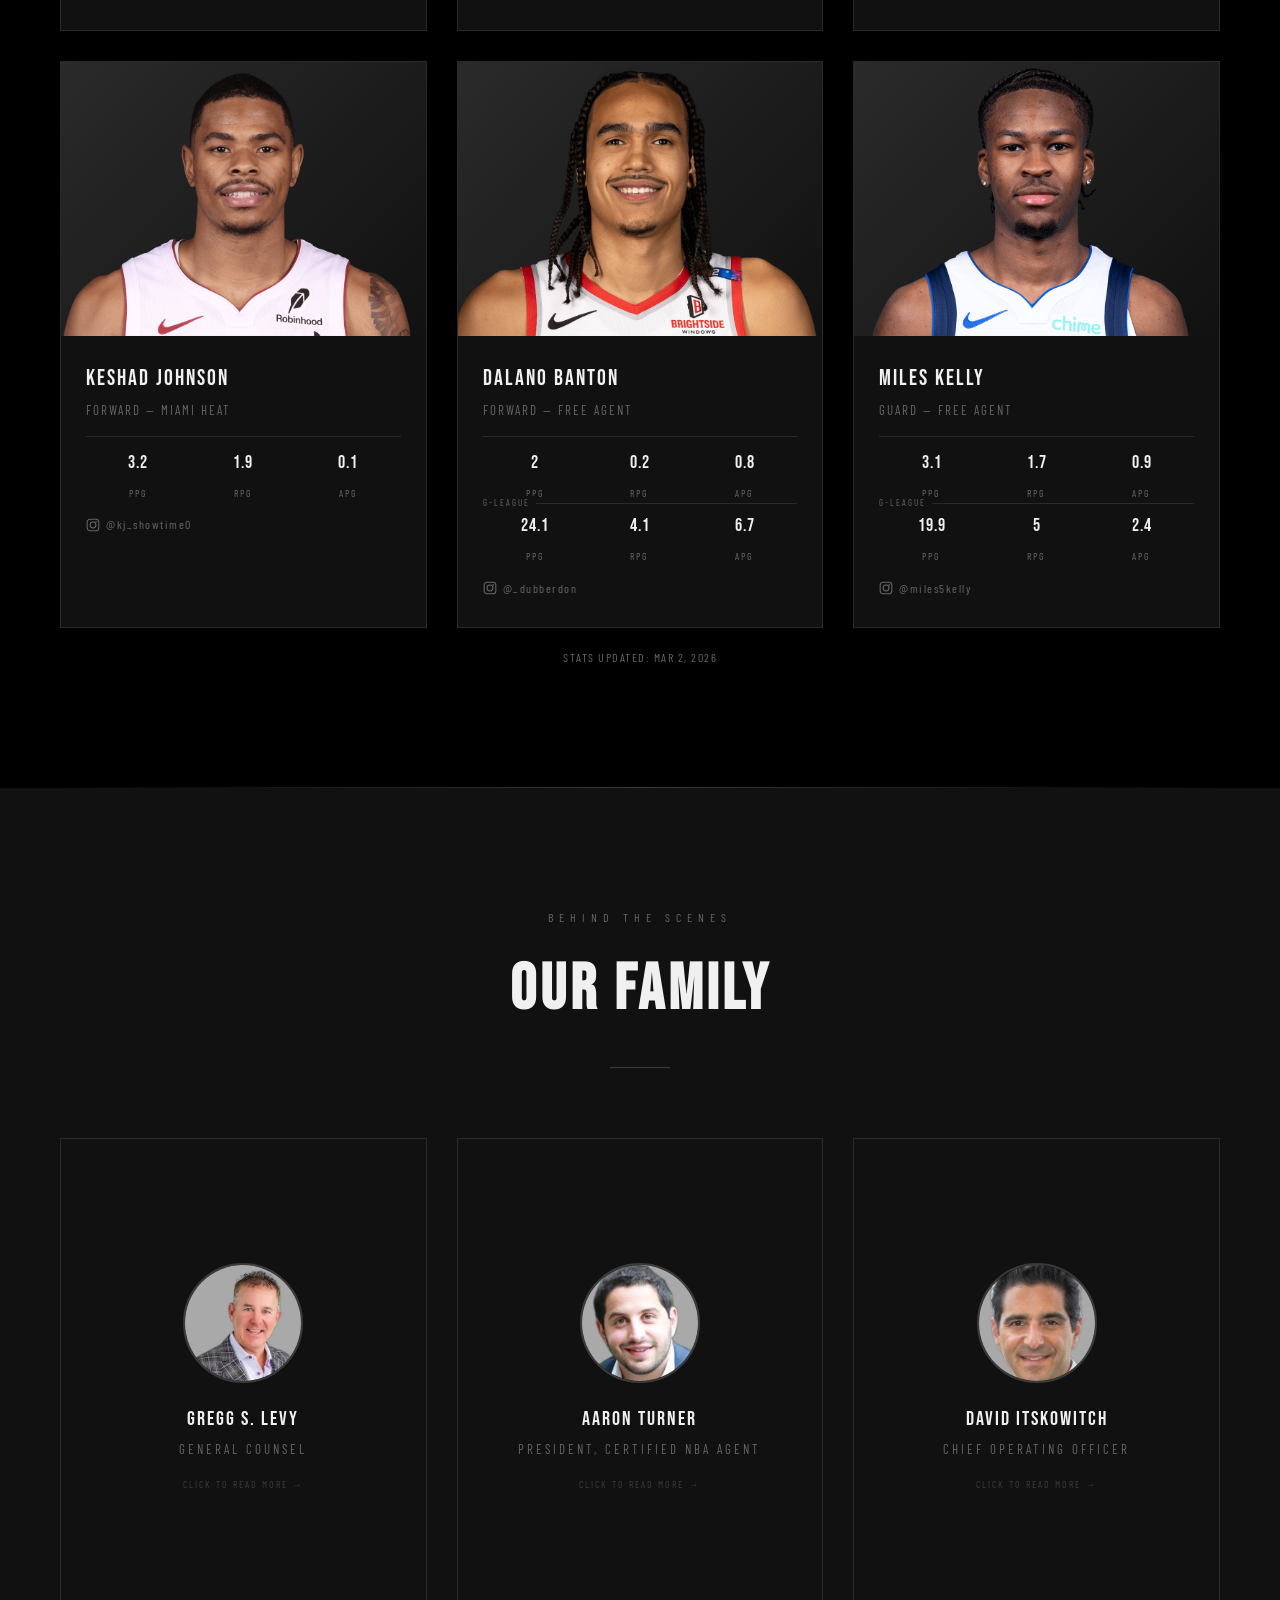
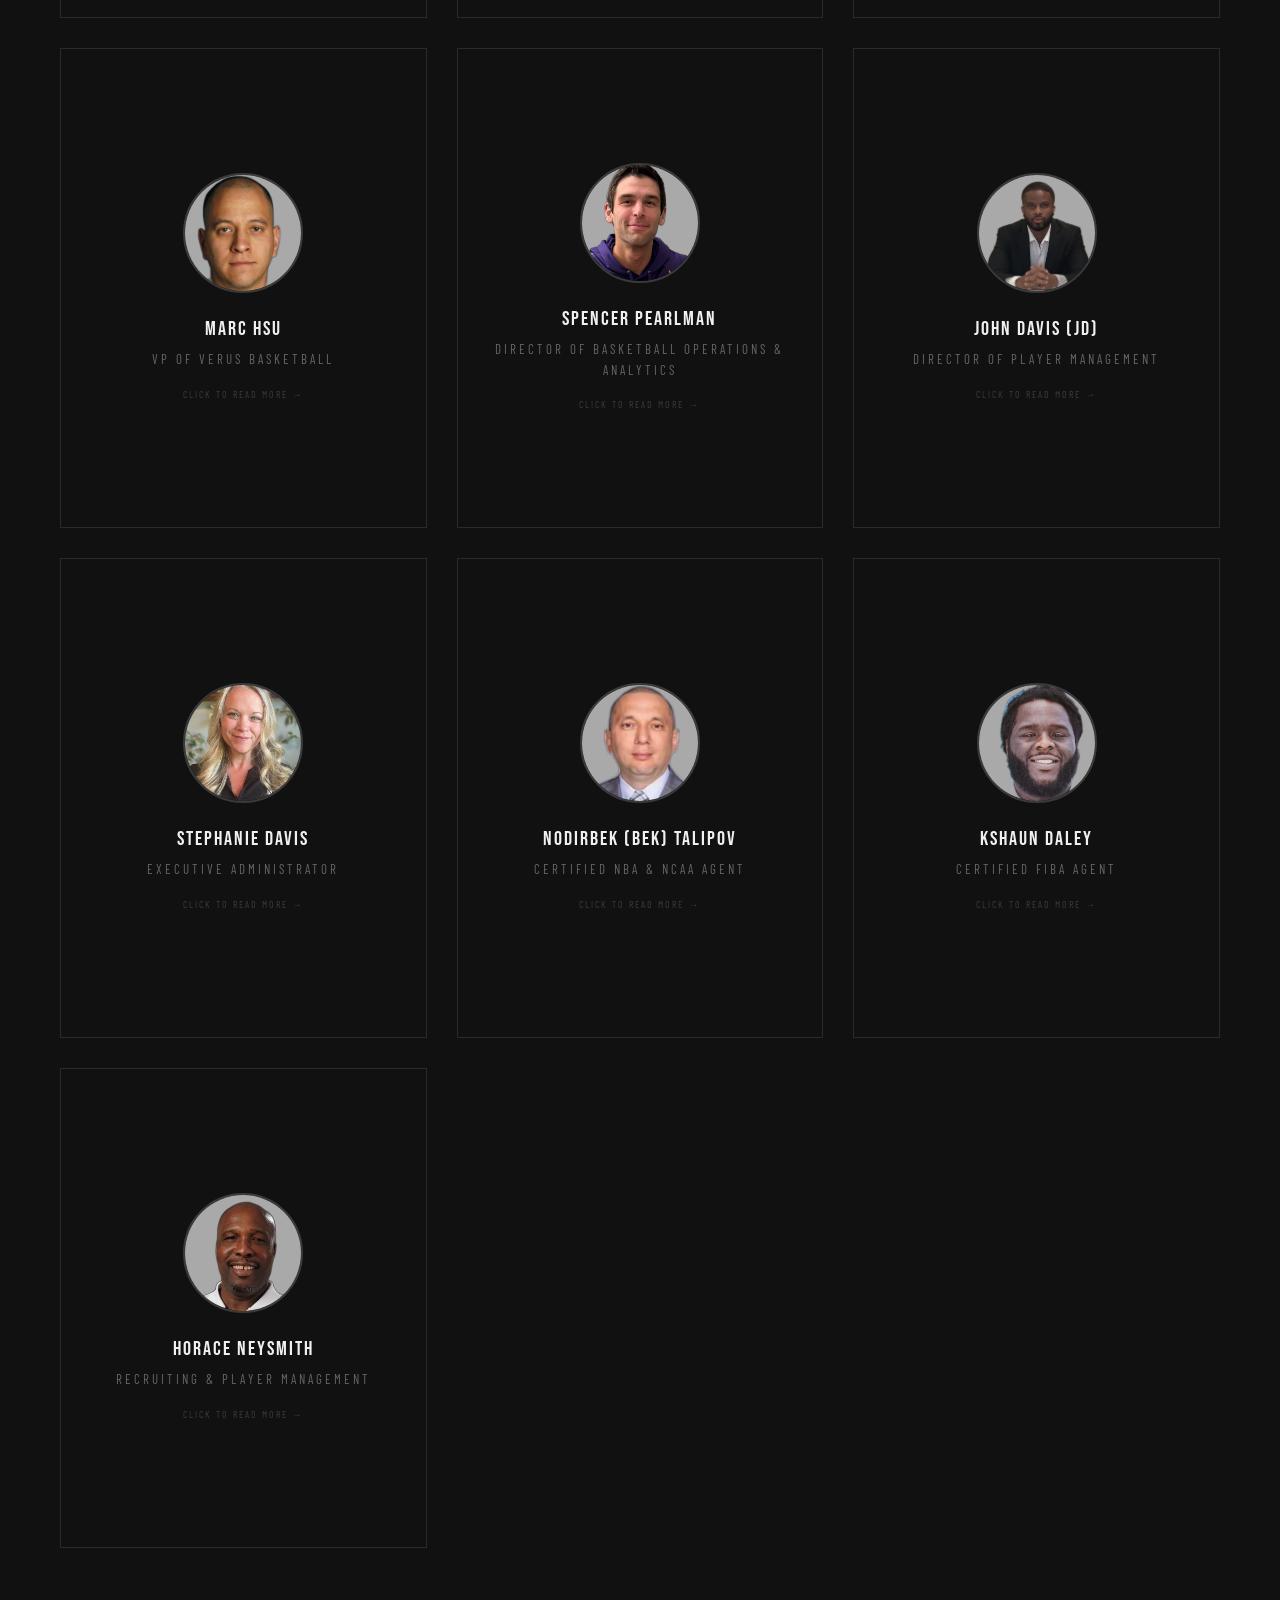
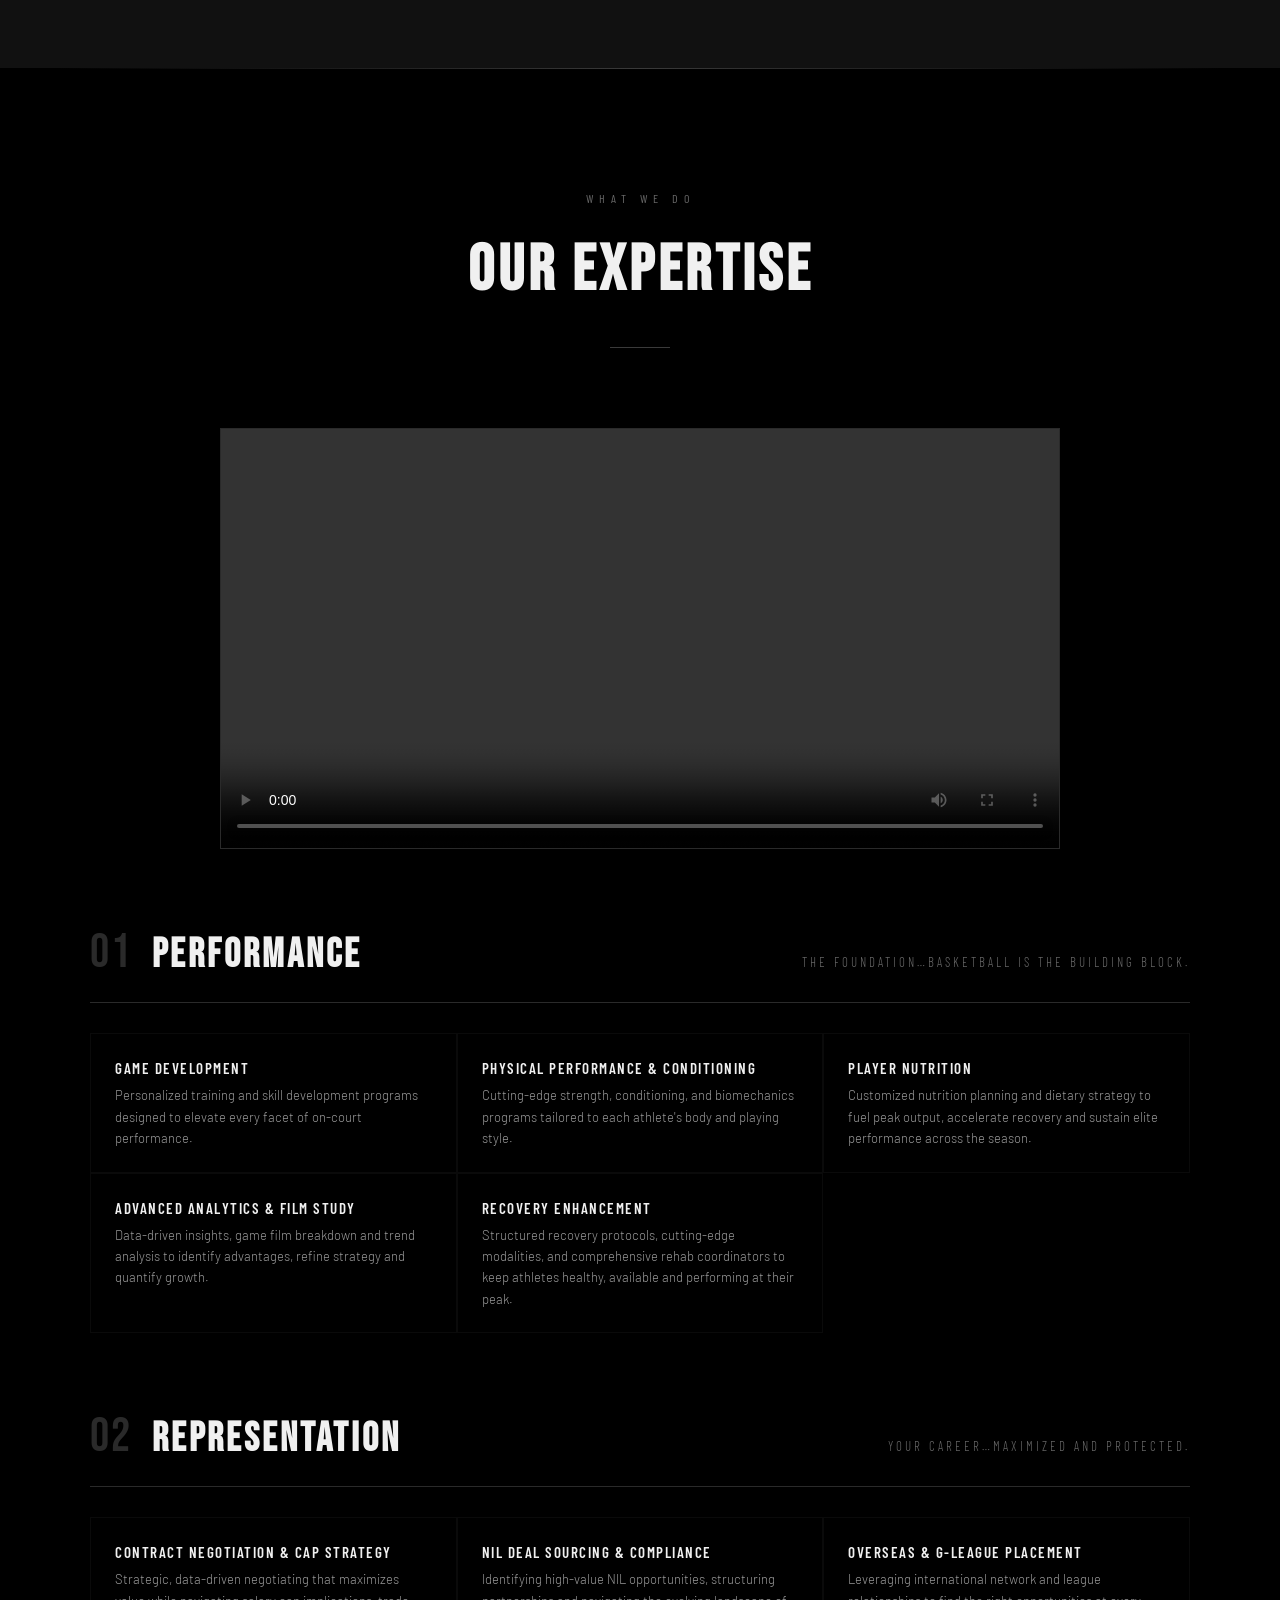
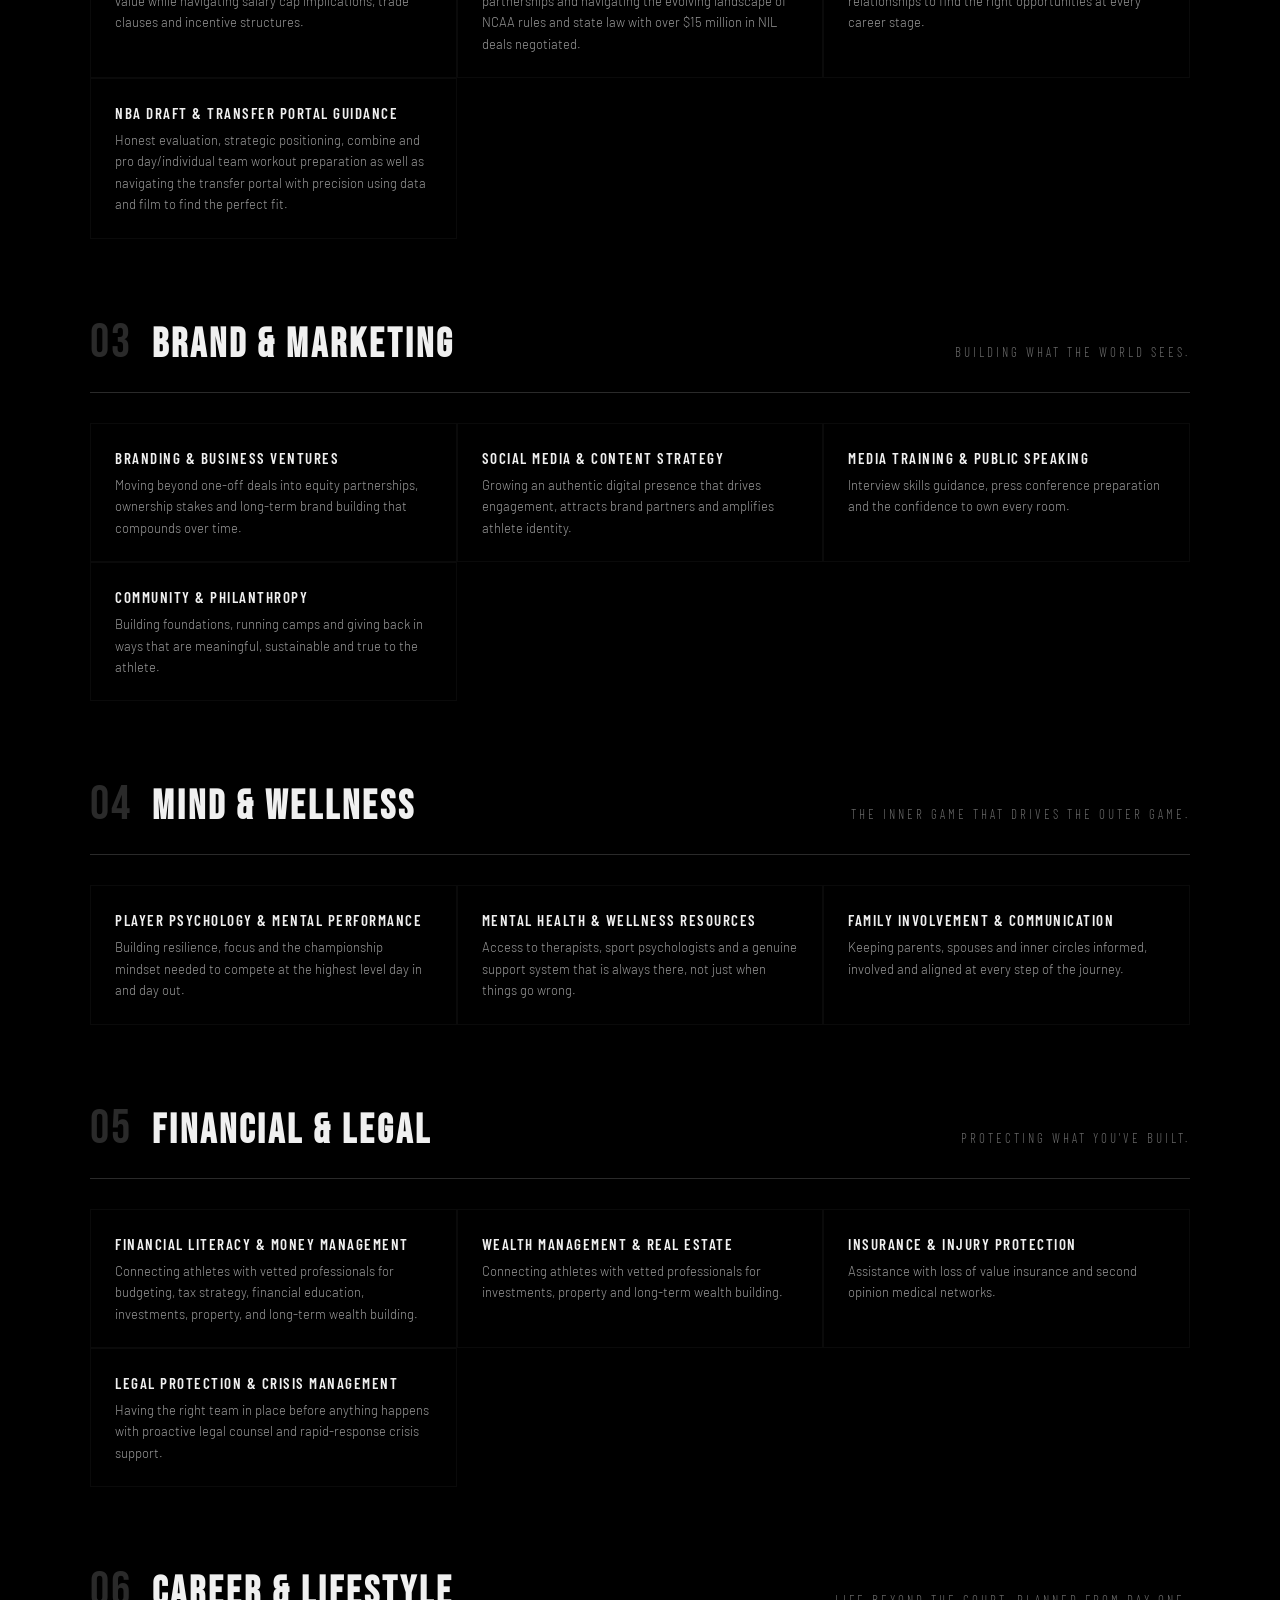
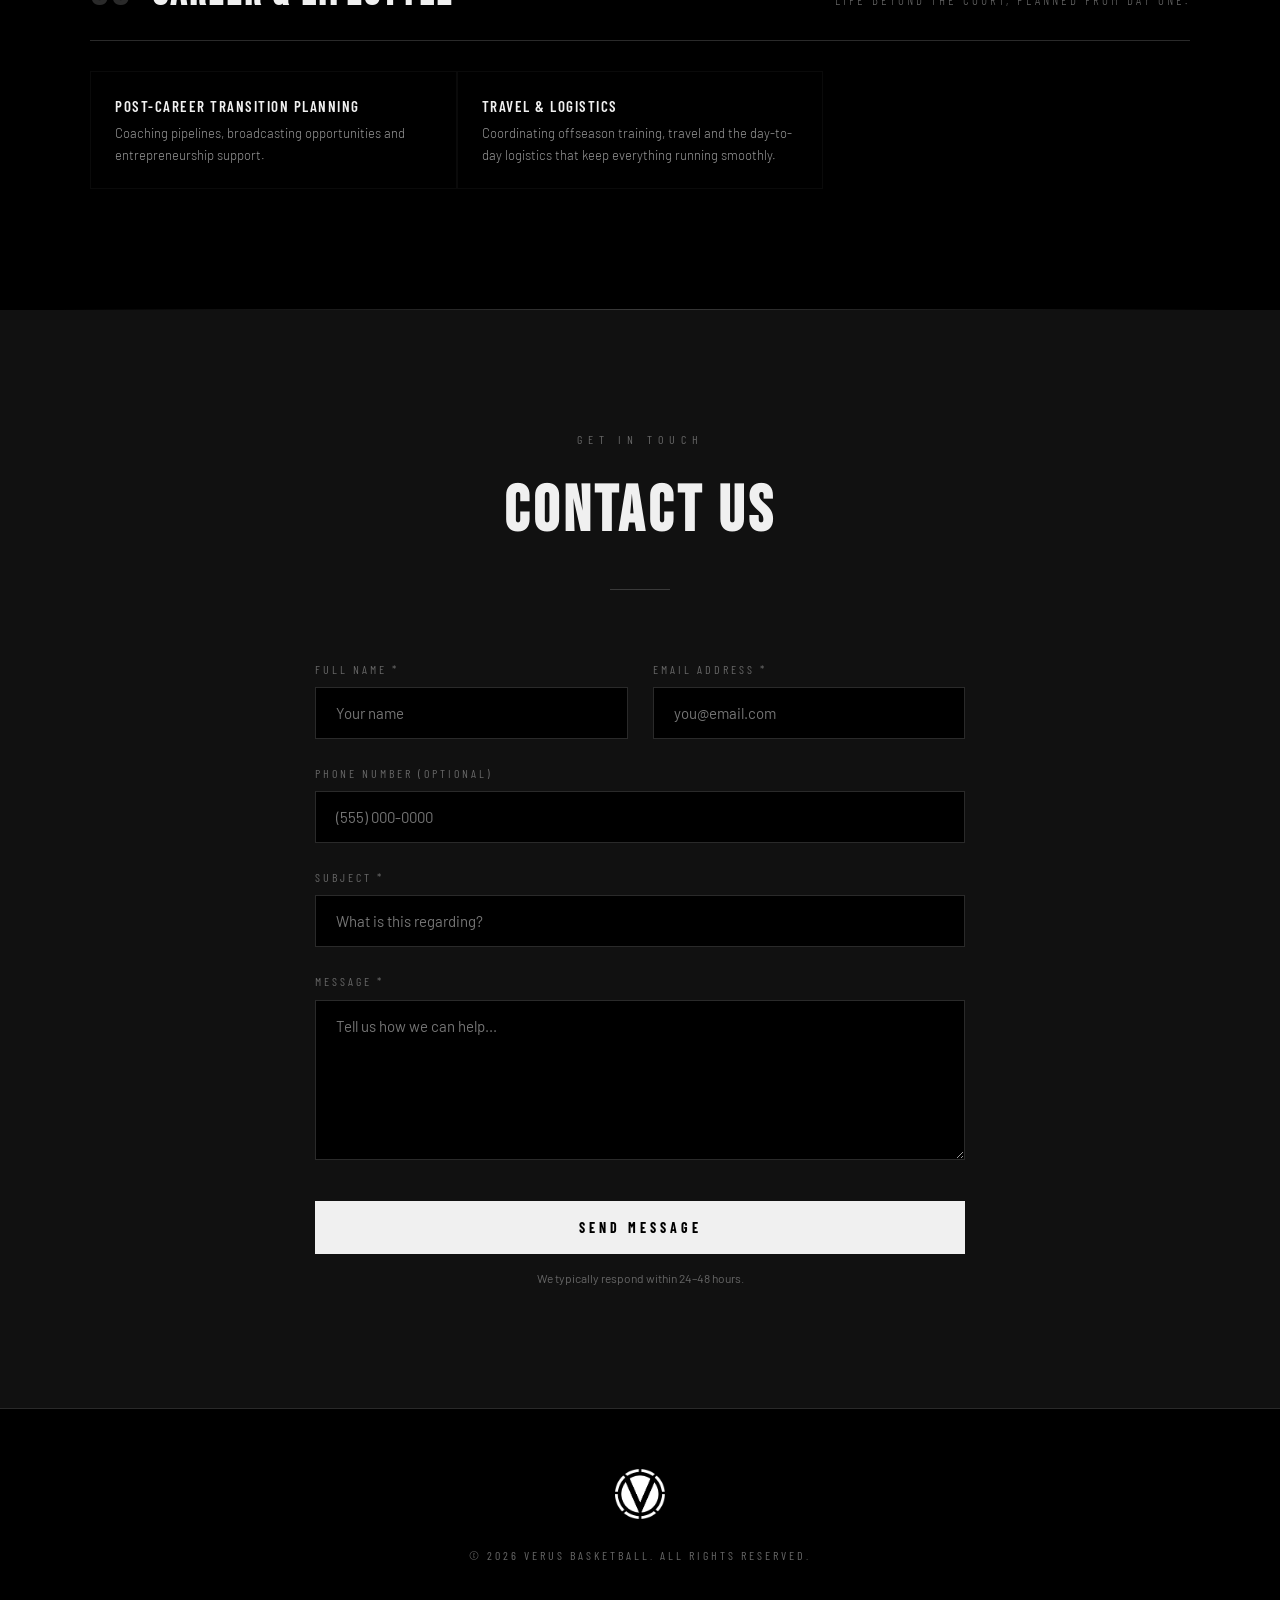
==== commit 560f416c: "Remove Mechie Johnson Sr. from team section Co-Authored-By: Claude Opus 4.6 <noreply@anthropic.com>" ====
--- a/index.html
+++ b/index.html
@@ -305,27 +305,6 @@
         </div>
       </div>
     </div>
-    <div class="card-container reveal" onclick="this.classList.toggle('flipped')">
-      <div class="card-inner">
-        <div class="card-front">
-          <div class="family-avatar"><span class="initials">V</span></div>
-          <div class="family-name">Mechie Johnson Sr.</div>
-          <div class="family-role">Recruiting &amp; Player Management</div>
-          <div class="flip-hint">Click to read more →</div>
-        </div>
-        <div class="card-back">
-          <div class="card-back-header">
-            <div class="card-back-avatar"><span class="initials">V</span></div>
-            <div>
-              <div class="card-back-name">Mechie Johnson Sr.</div>
-              <div class="card-back-role">Recruiting &amp; Player Management</div>
-            </div>
-          </div>
-          <div class="card-back-bio">Bio coming soon.</div>
-          <div class="card-back-hint">Click to flip back</div>
-        </div>
-      </div>
-    </div>
 
     <div class="card-container reveal" onclick="this.classList.toggle('flipped')">
       <div class="card-inner">
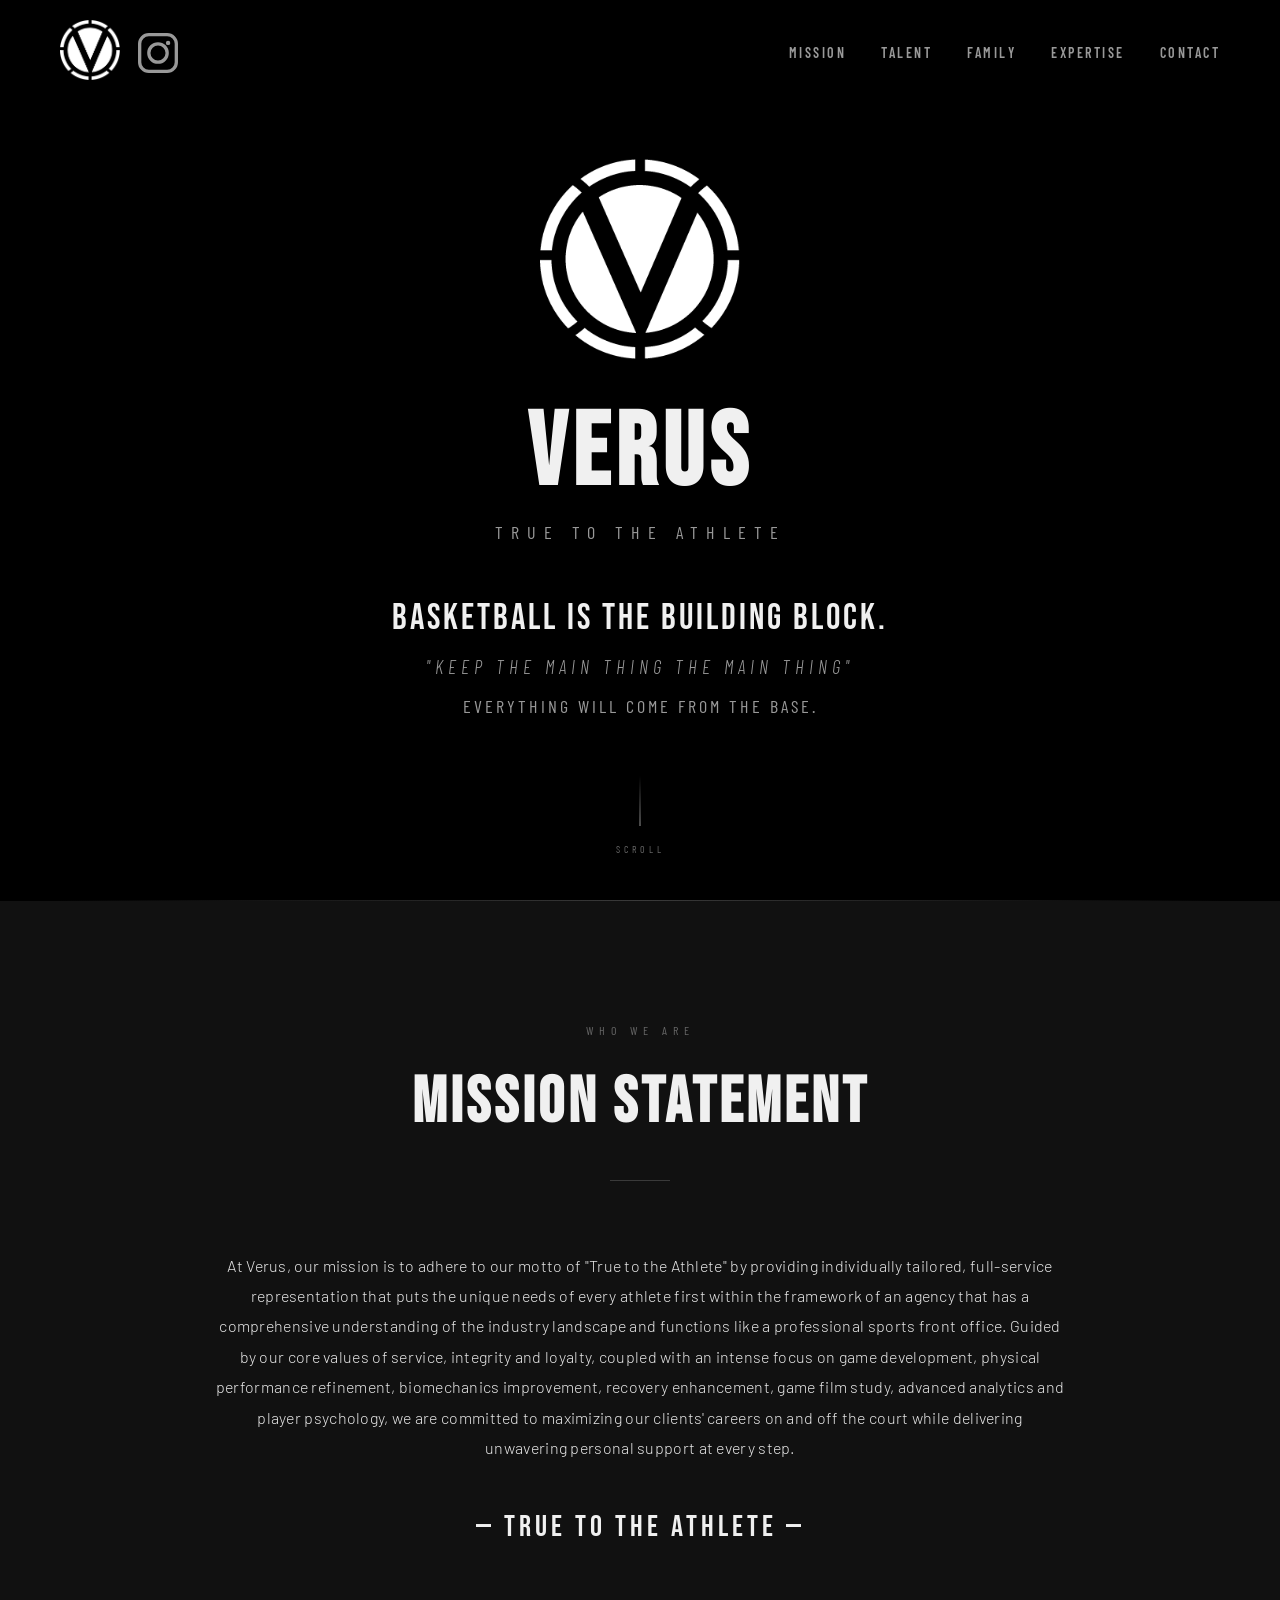
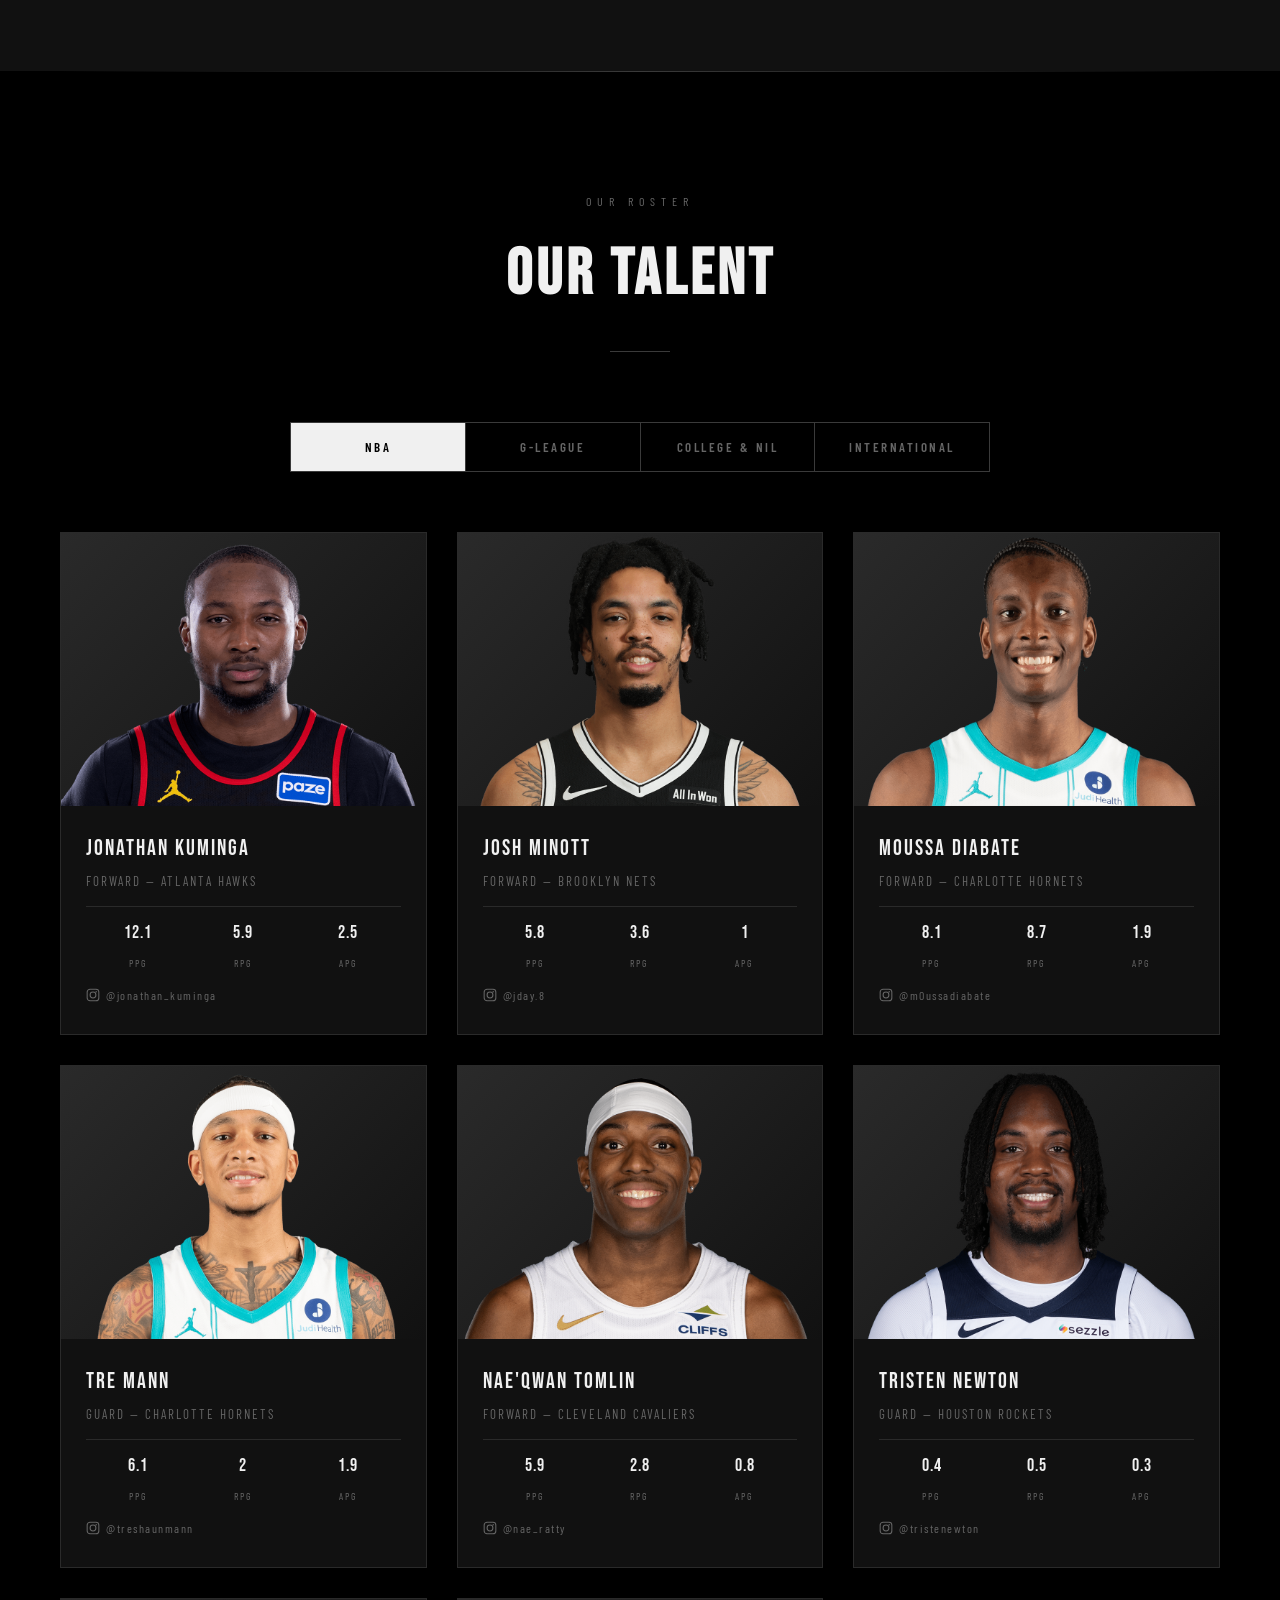
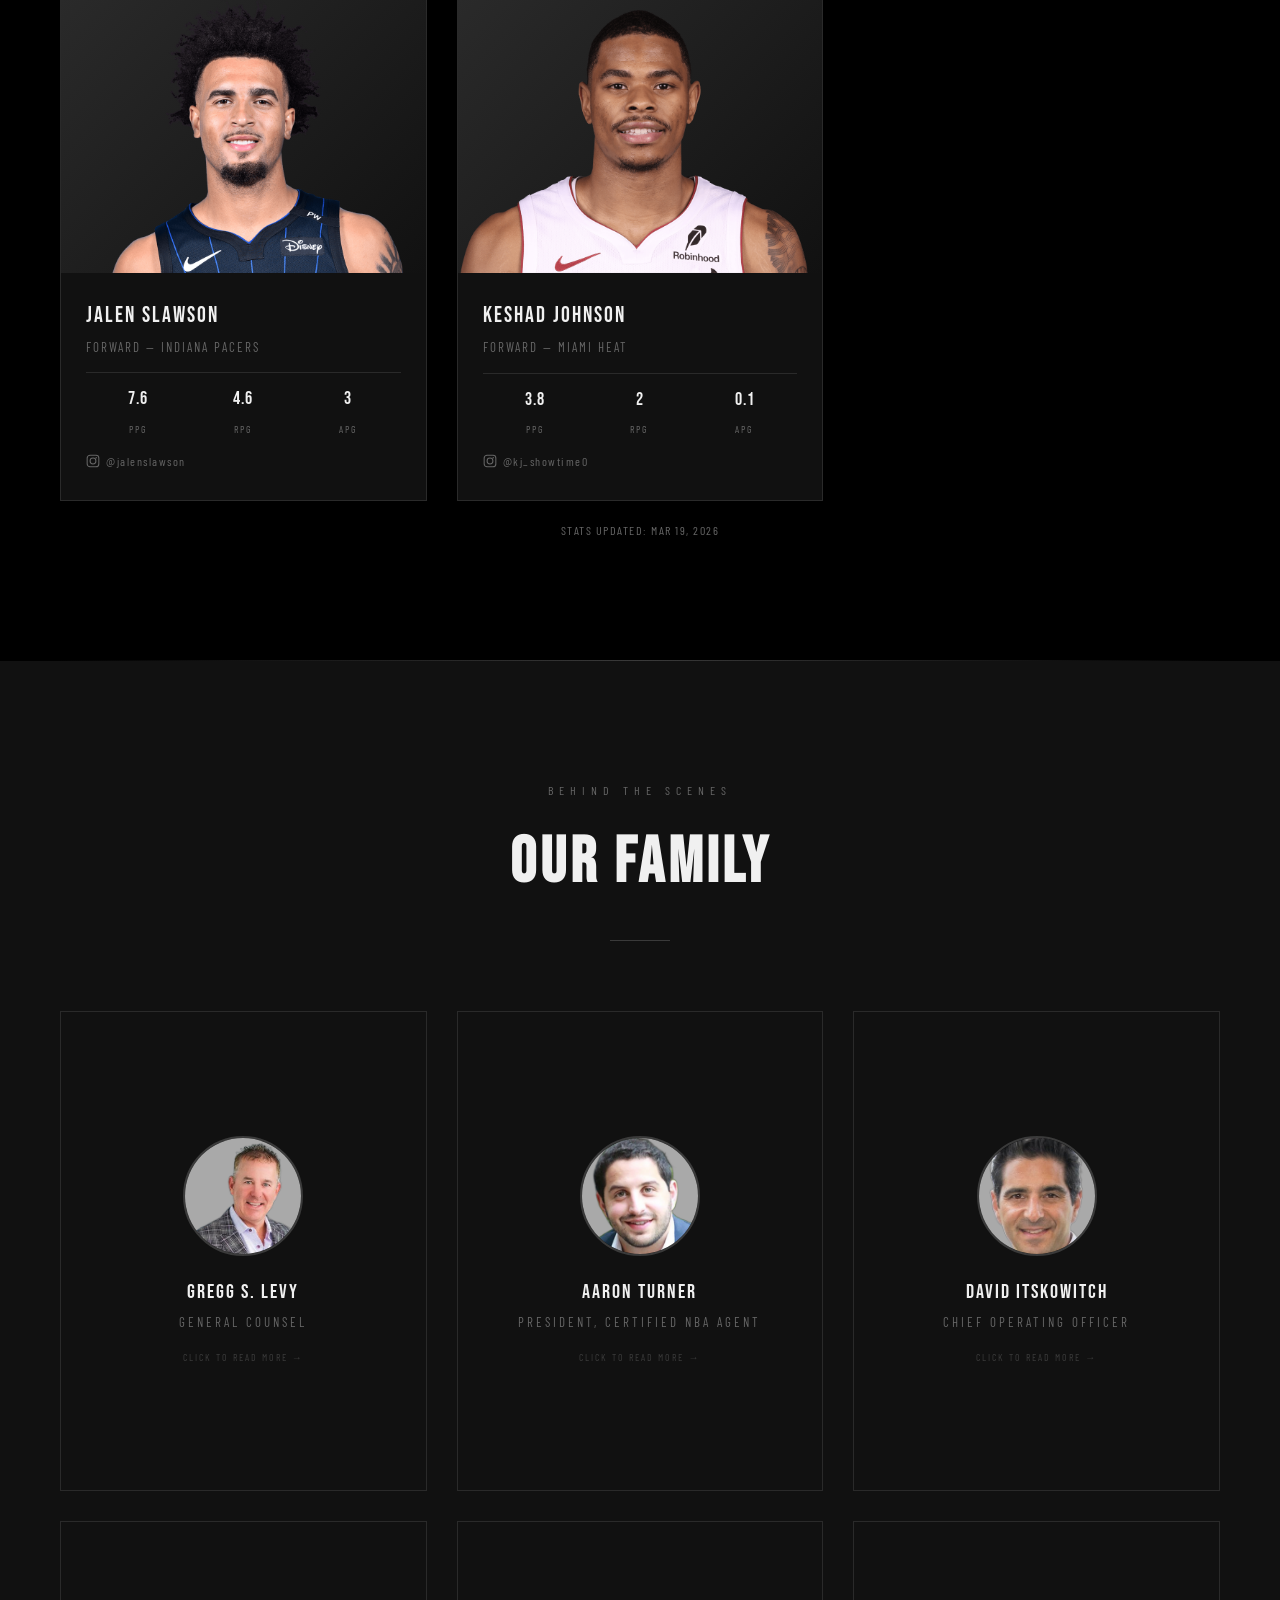
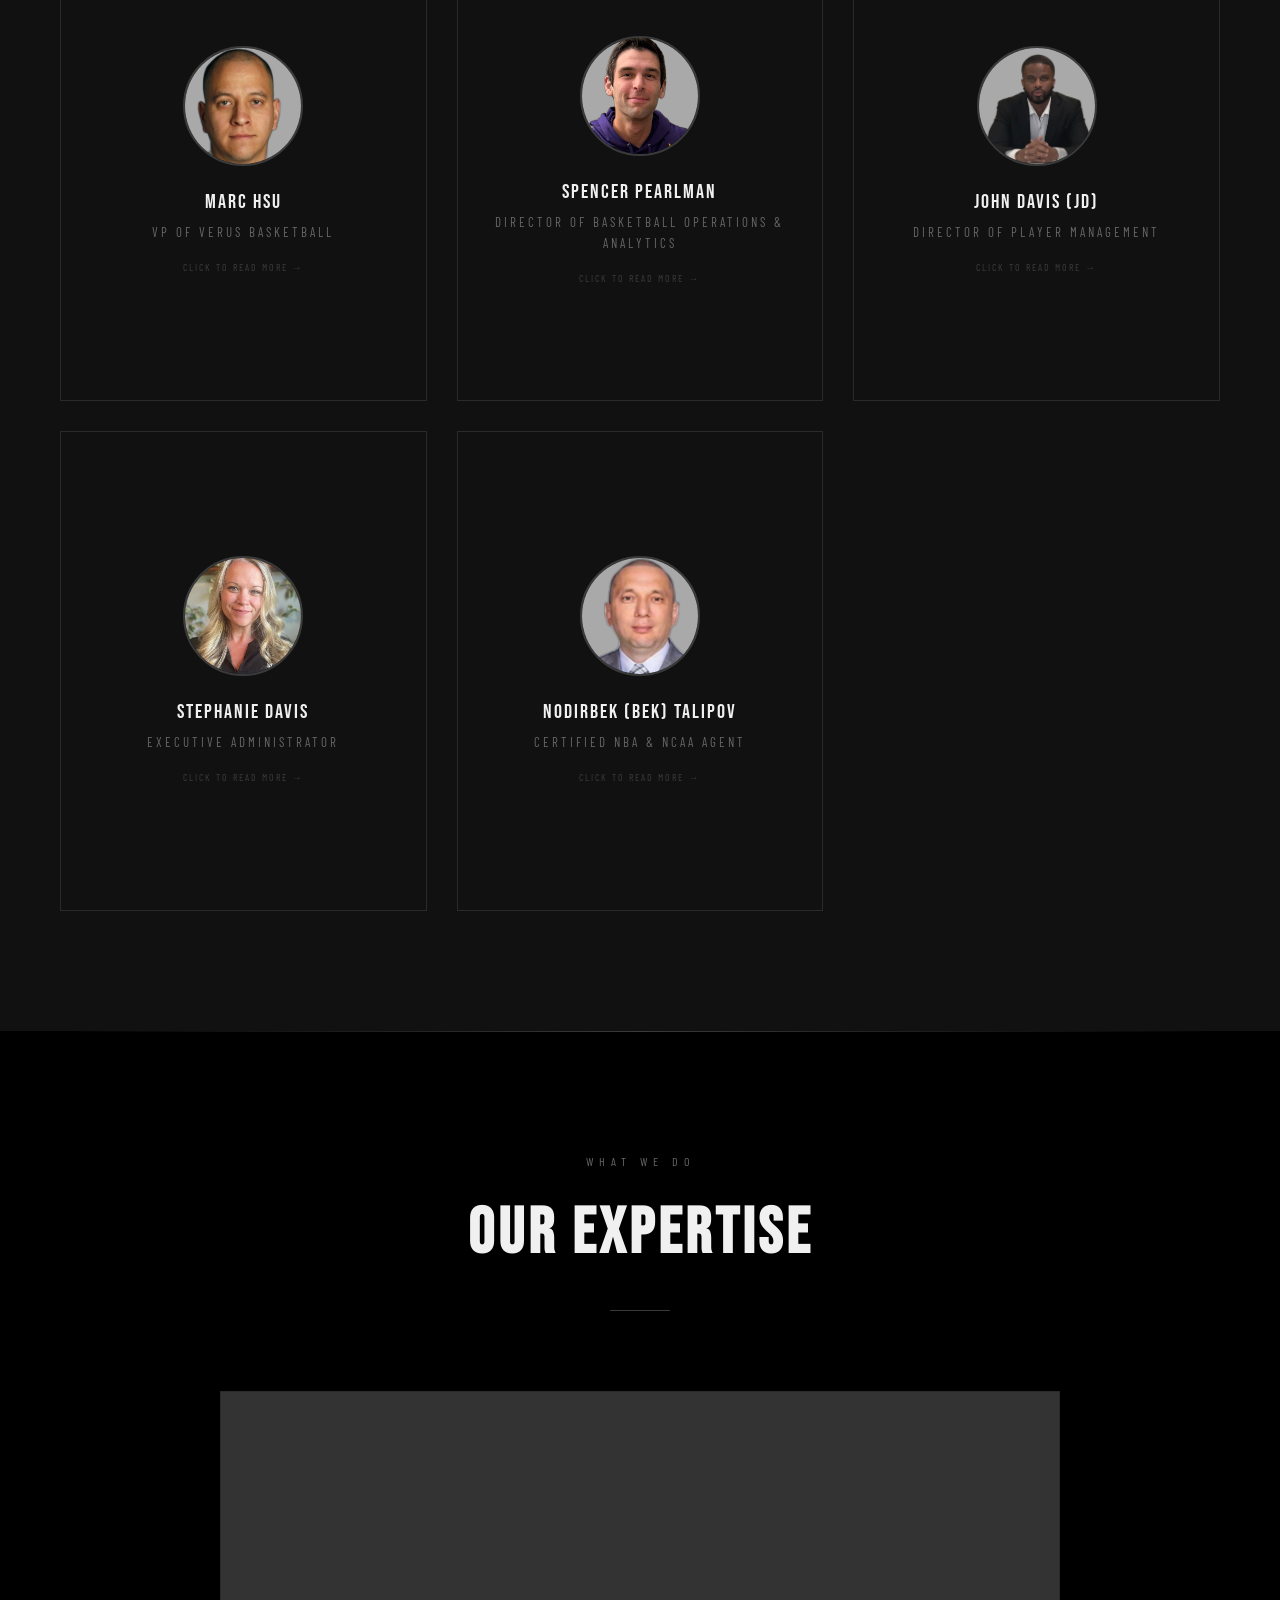
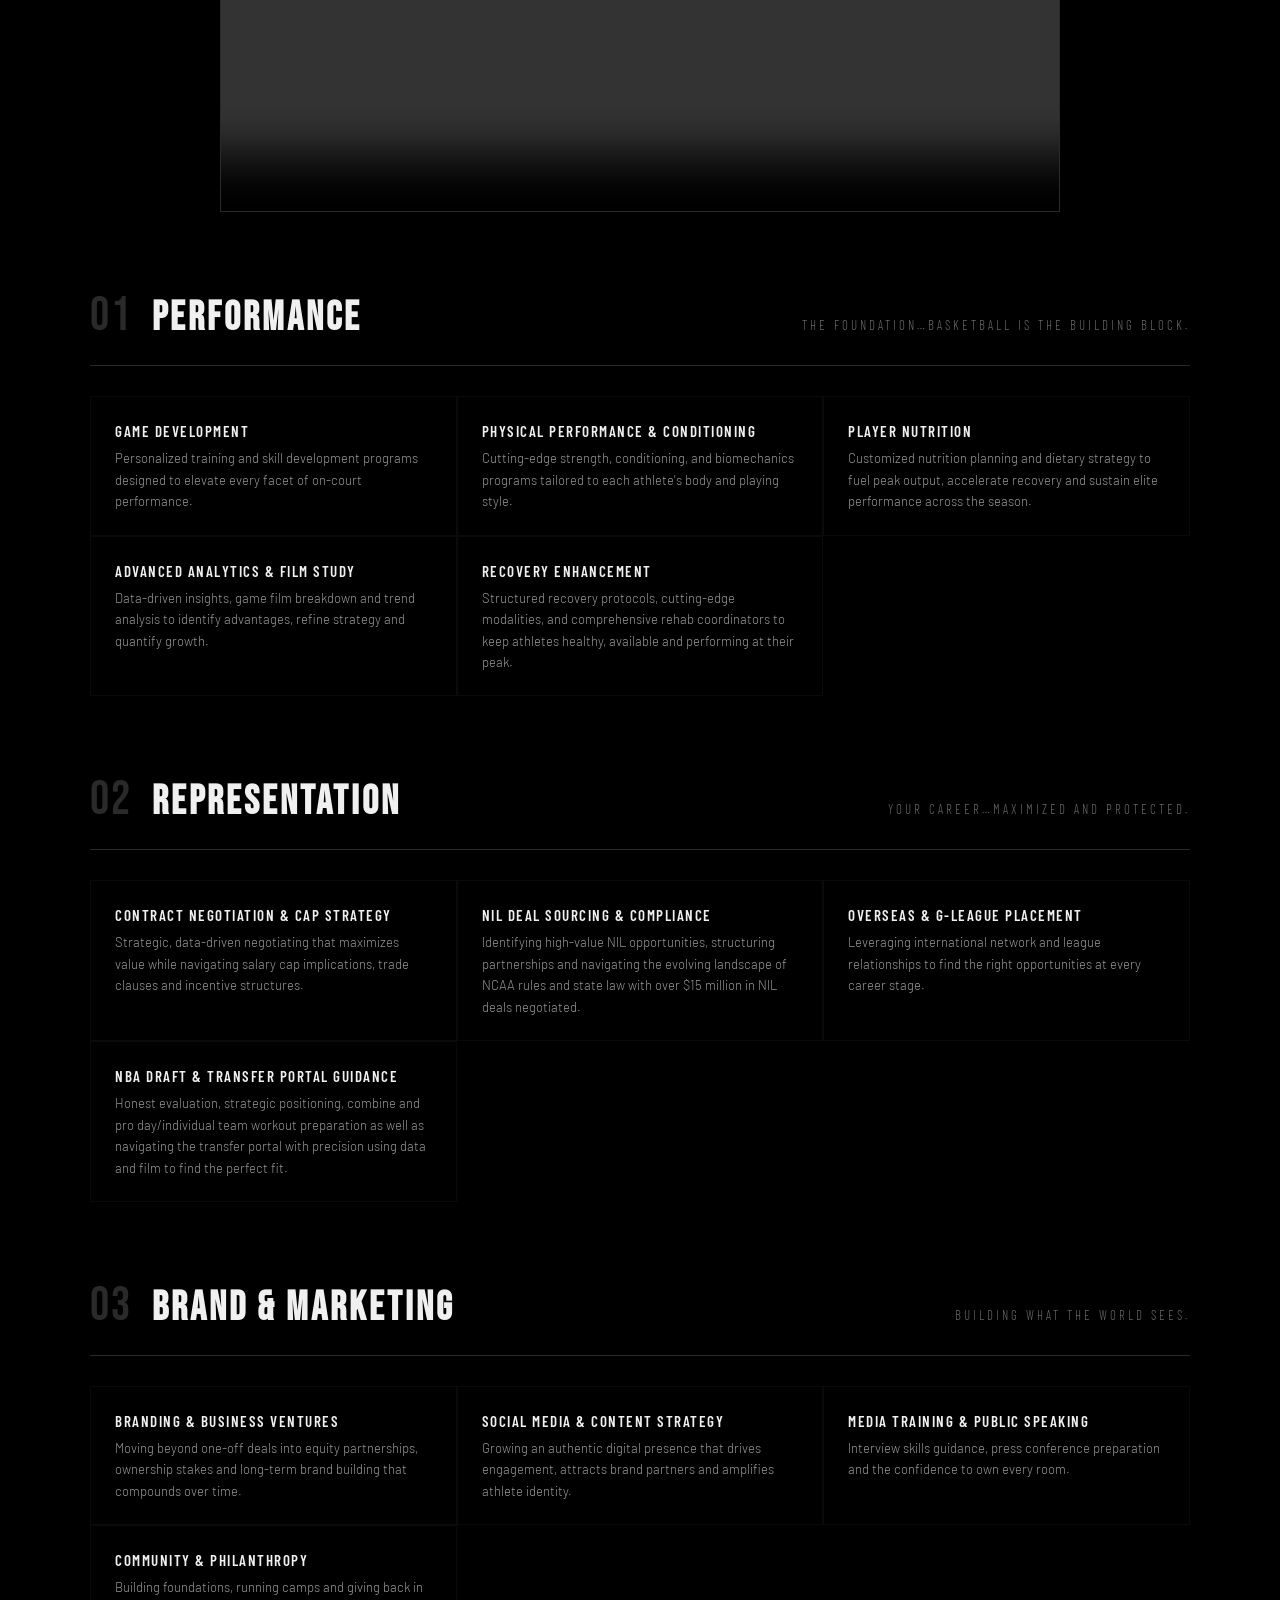
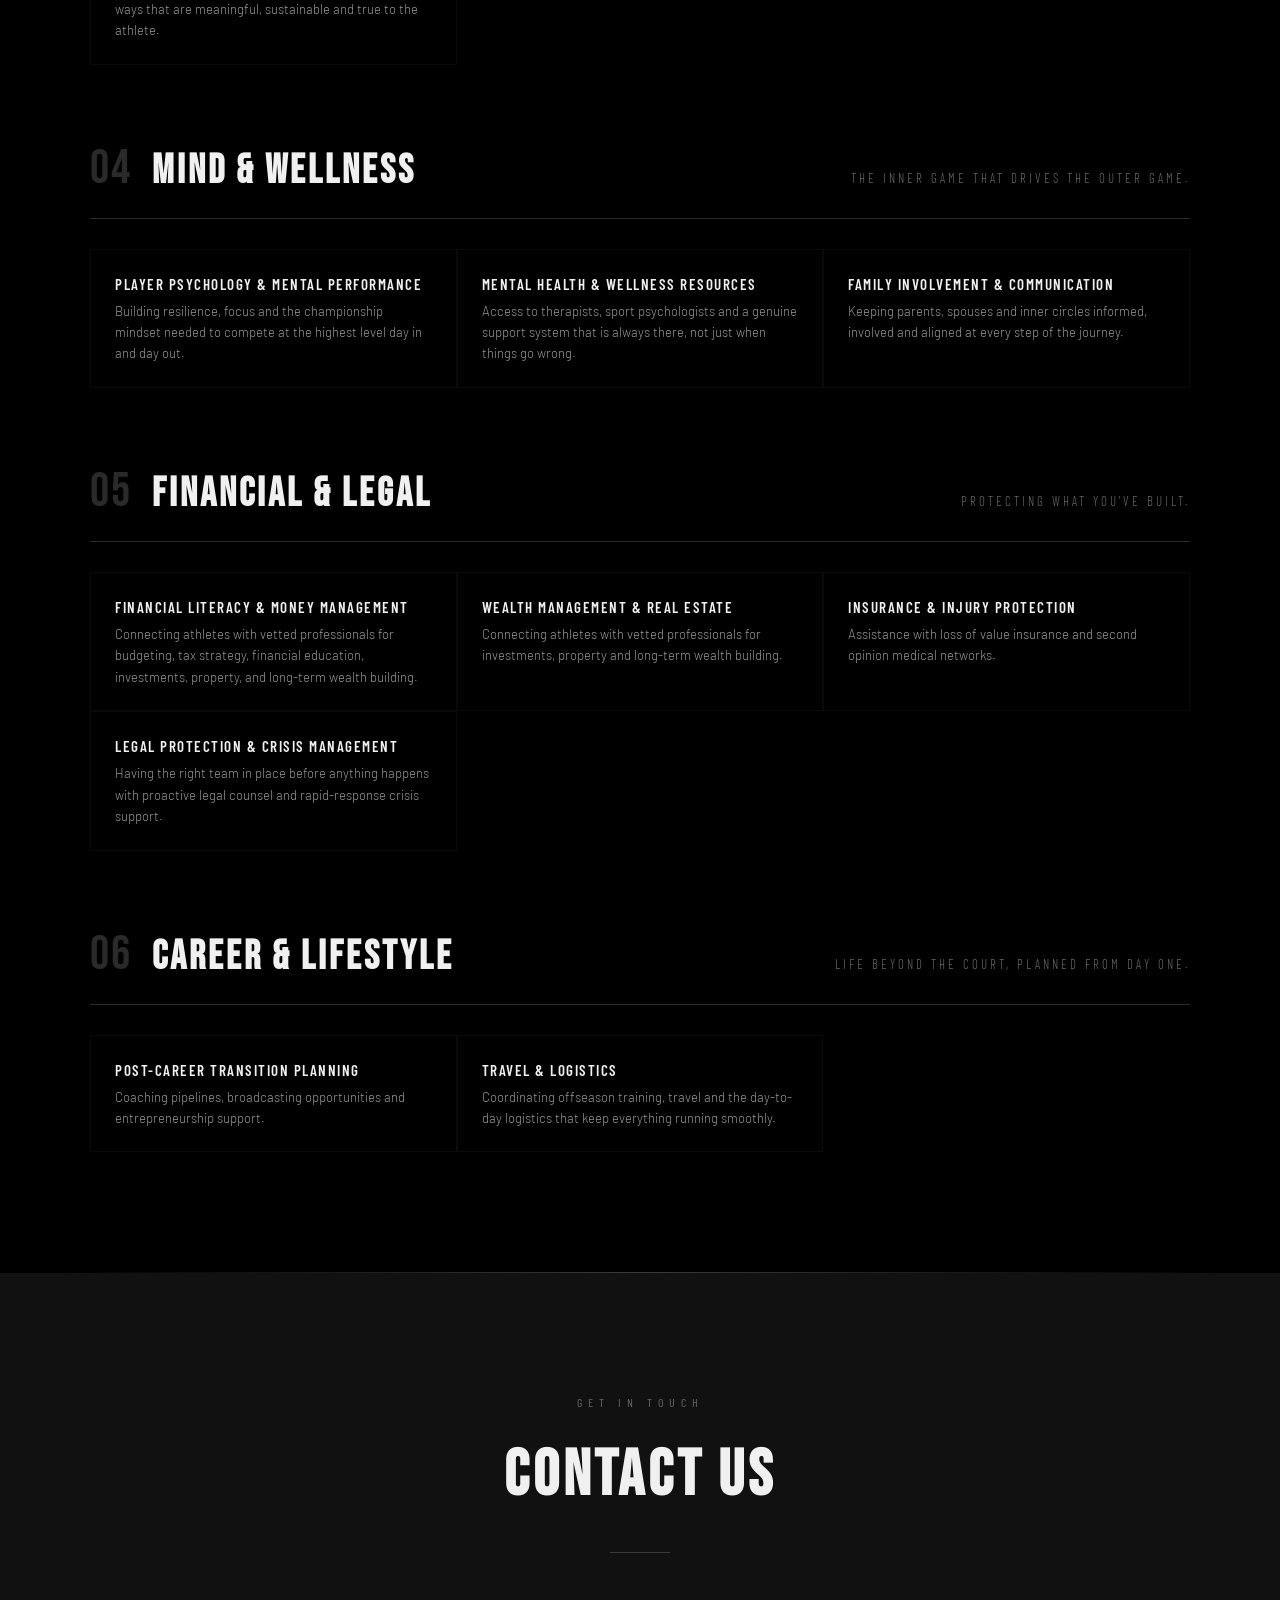
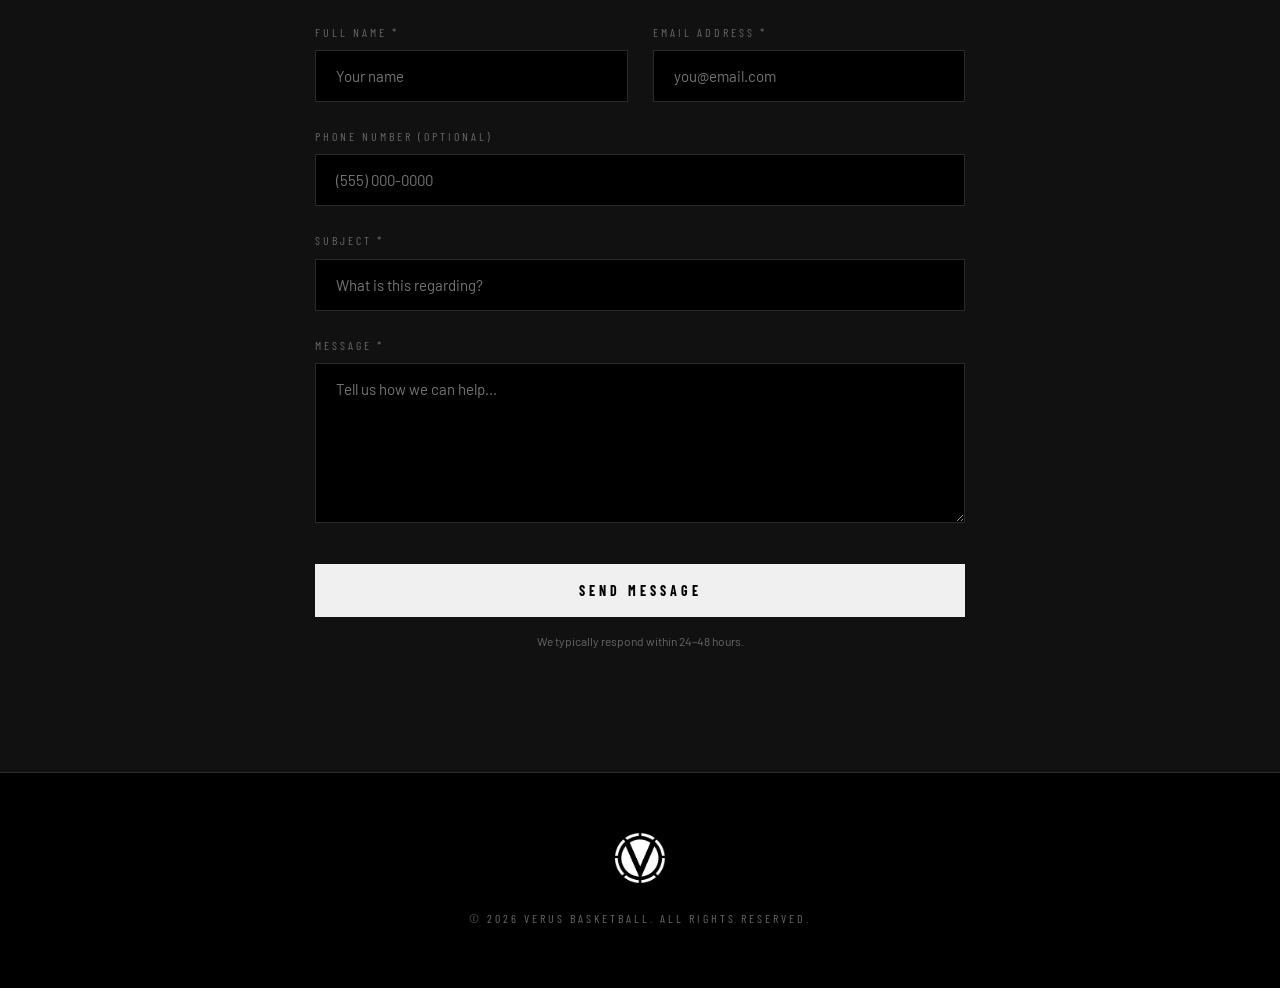
==== commit 8e8fe138: "Remove Victor Oladipo from roster, change Kayden Allen to UNCOMMITTED - Removed Oladipo from G-Leagu" ====
--- a/index.html
+++ b/index.html
@@ -284,50 +284,6 @@
         </div>
       </div>
     </div>
-    <div class="card-container reveal" onclick="this.classList.toggle('flipped')">
-      <div class="card-inner">
-        <div class="card-front">
-          <div class="family-avatar"><img src="images/team/kshaun-daley.png" alt="Kshaun Daley"></div>
-          <div class="family-name">Kshaun Daley</div>
-          <div class="family-role">Certified FIBA Agent</div>
-          <div class="flip-hint">Click to read more →</div>
-        </div>
-        <div class="card-back">
-          <div class="card-back-header">
-            <div class="card-back-avatar"><img src="images/team/kshaun-daley.png" alt="Kshaun Daley"></div>
-            <div>
-              <div class="card-back-name">Kshaun Daley</div>
-              <div class="card-back-role">Certified FIBA Agent</div>
-            </div>
-          </div>
-          <div class="card-back-bio">Kshaun "K" Daley is an alumni of the University of West Alabama, where he played the final 2 years of his collegiate career. A sports management major, Kshaun began coaching at the AAU travel ball level. As both coach and director, he signed a Grassroots sponsorship deal with FILA at age 24 making him one of the youngest directors in America to ever do so. Soon after, joining the Atlanta Celtics on the Adidas travel circuit where he produced multiple McDonald's All Americans, as well as professional talent on both the international and NBA level. With extensive experience in both development and management, Kshaun joined our team in 2018 and became a licensed FIBA agent in 2019. Kshaun is a "players agent" with a personal approach that allows for growth and maximization of opportunity as both a personality and a player.</div>
-          <div class="card-back-hint">Click to flip back</div>
-        </div>
-      </div>
-    </div>
-
-    <div class="card-container reveal" onclick="this.classList.toggle('flipped')">
-      <div class="card-inner">
-        <div class="card-front">
-          <div class="family-avatar"><img src="images/team/horace-neysmith.png" alt="Horace Neysmith"></div>
-          <div class="family-name">Horace Neysmith</div>
-          <div class="family-role">Recruiting &amp; Player Management</div>
-          <div class="flip-hint">Click to read more →</div>
-        </div>
-        <div class="card-back">
-          <div class="card-back-header">
-            <div class="card-back-avatar"><img src="images/team/horace-neysmith.png" alt="Horace Neysmith"></div>
-            <div>
-              <div class="card-back-name">Horace Neysmith</div>
-              <div class="card-back-role">Recruiting &amp; Player Management</div>
-            </div>
-          </div>
-          <div class="card-back-bio">A 15-year coach at the youth level, first with the Georgia Hurricanes and currently with the Atlantic Celtics, Neysmith has seen more than 70 of his former players advance to compete collegiately, some of whom have played professionally in the NBA and Europe, including K.J. McDaniels (Houston Rockets) and Jodie Meeks (Detroit Pistons). Further, another of his former athletes, MarShon Brooks played for three NBA teams and this past season competed for Emporio Armani Milano in Italy. Neysmith is a 1985 graduate of the University of Massachusetts who earned 1985 All-Atlantic 10 Conference second team honors after averaging 14.9 points and 9.1 rebounds per game as a senior. A member of the UMass 80's Team of the Decade, Neysmith also earned 1985 NABC All-District and was a member of the 1982 Atlantic 10 All-Rookie Team.</div>
-          <div class="card-back-hint">Click to flip back</div>
-        </div>
-      </div>
-    </div>
-
         <!-- END FAMILY — Add more card-container blocks above this line -->
   </div>
 </section>
